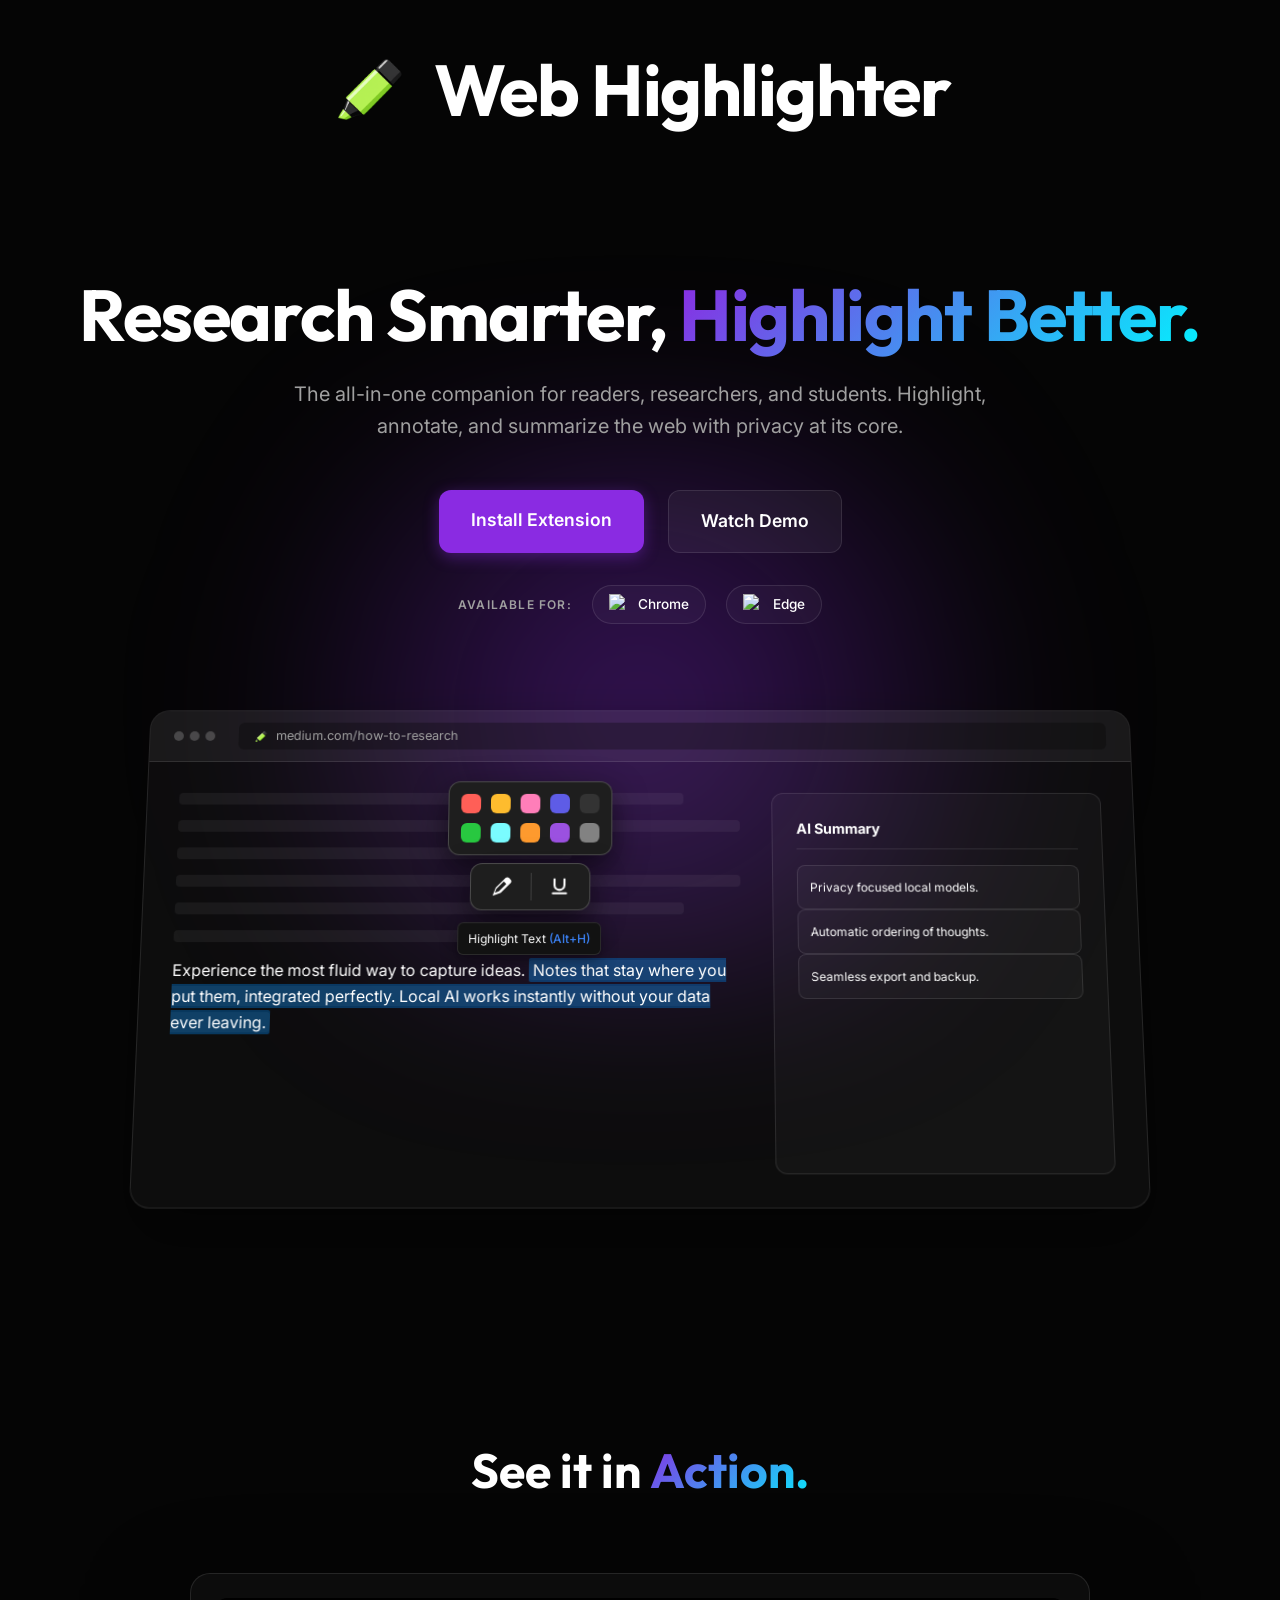
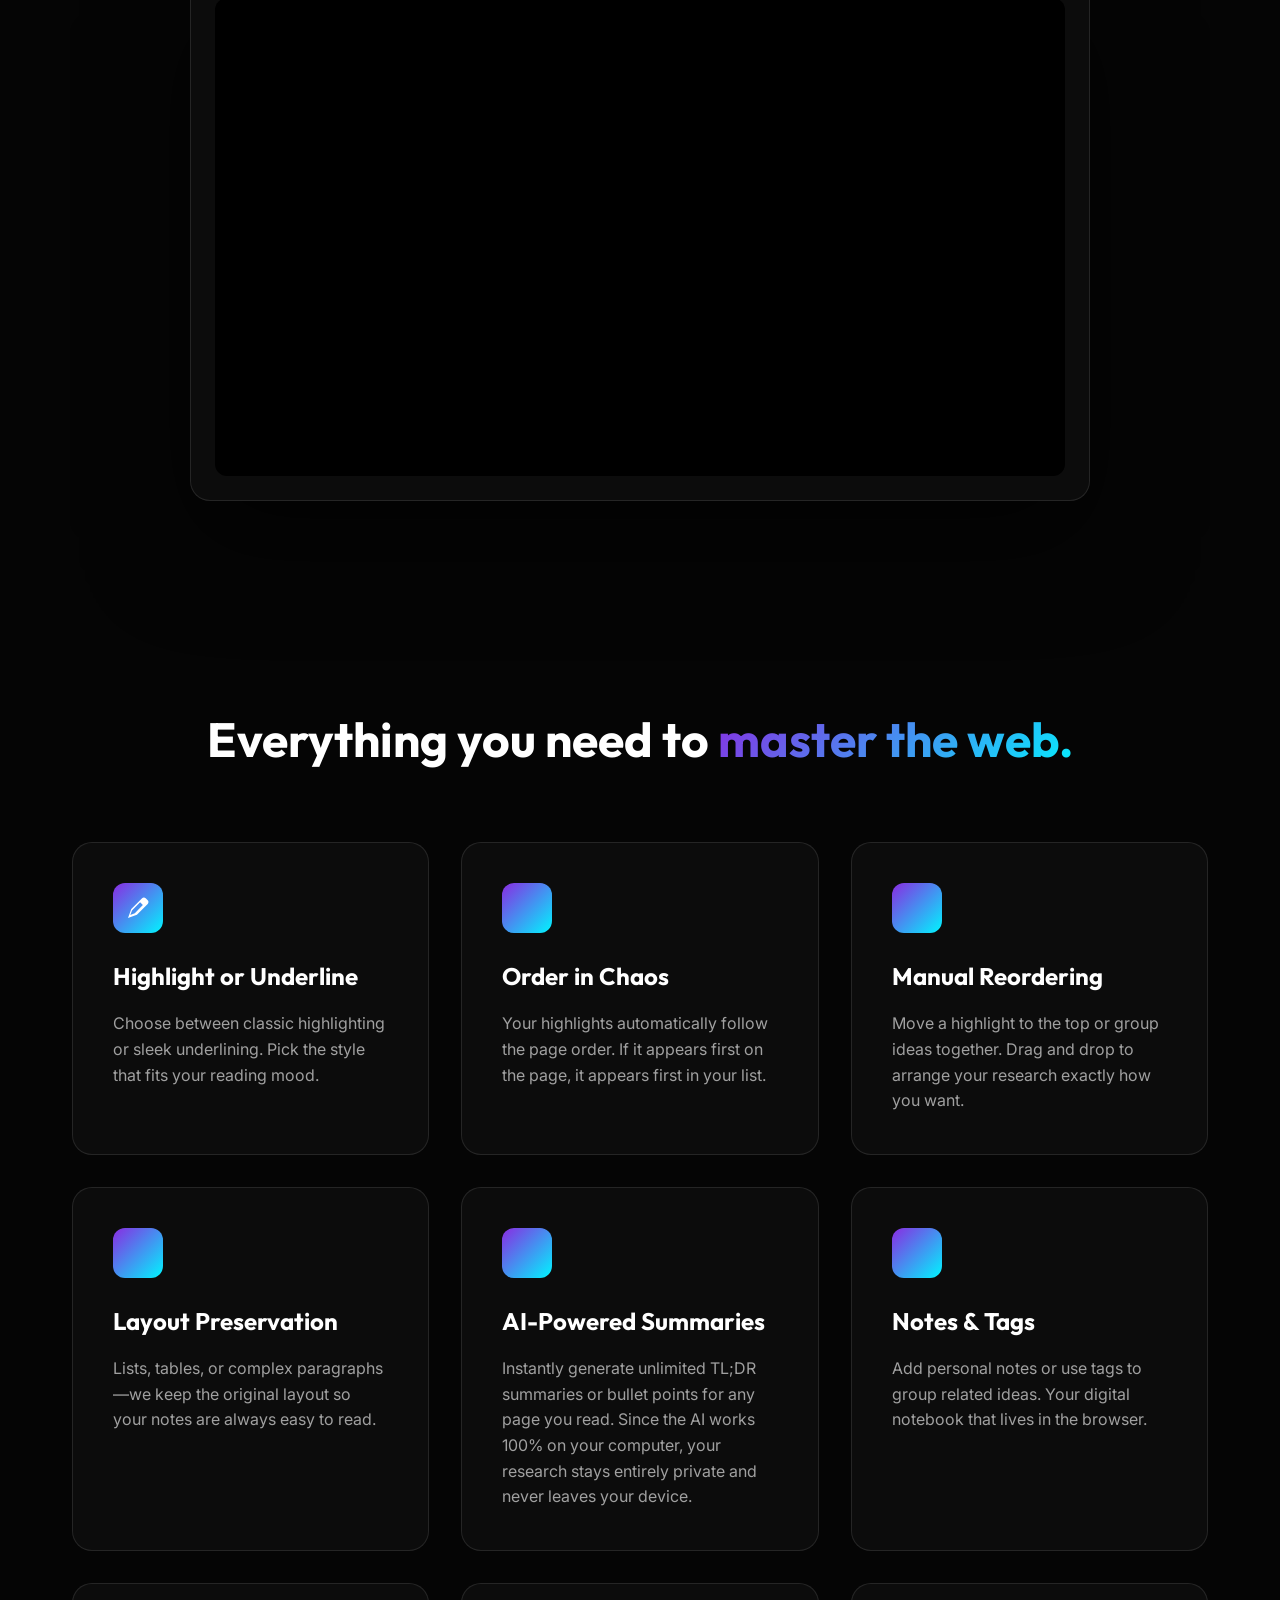
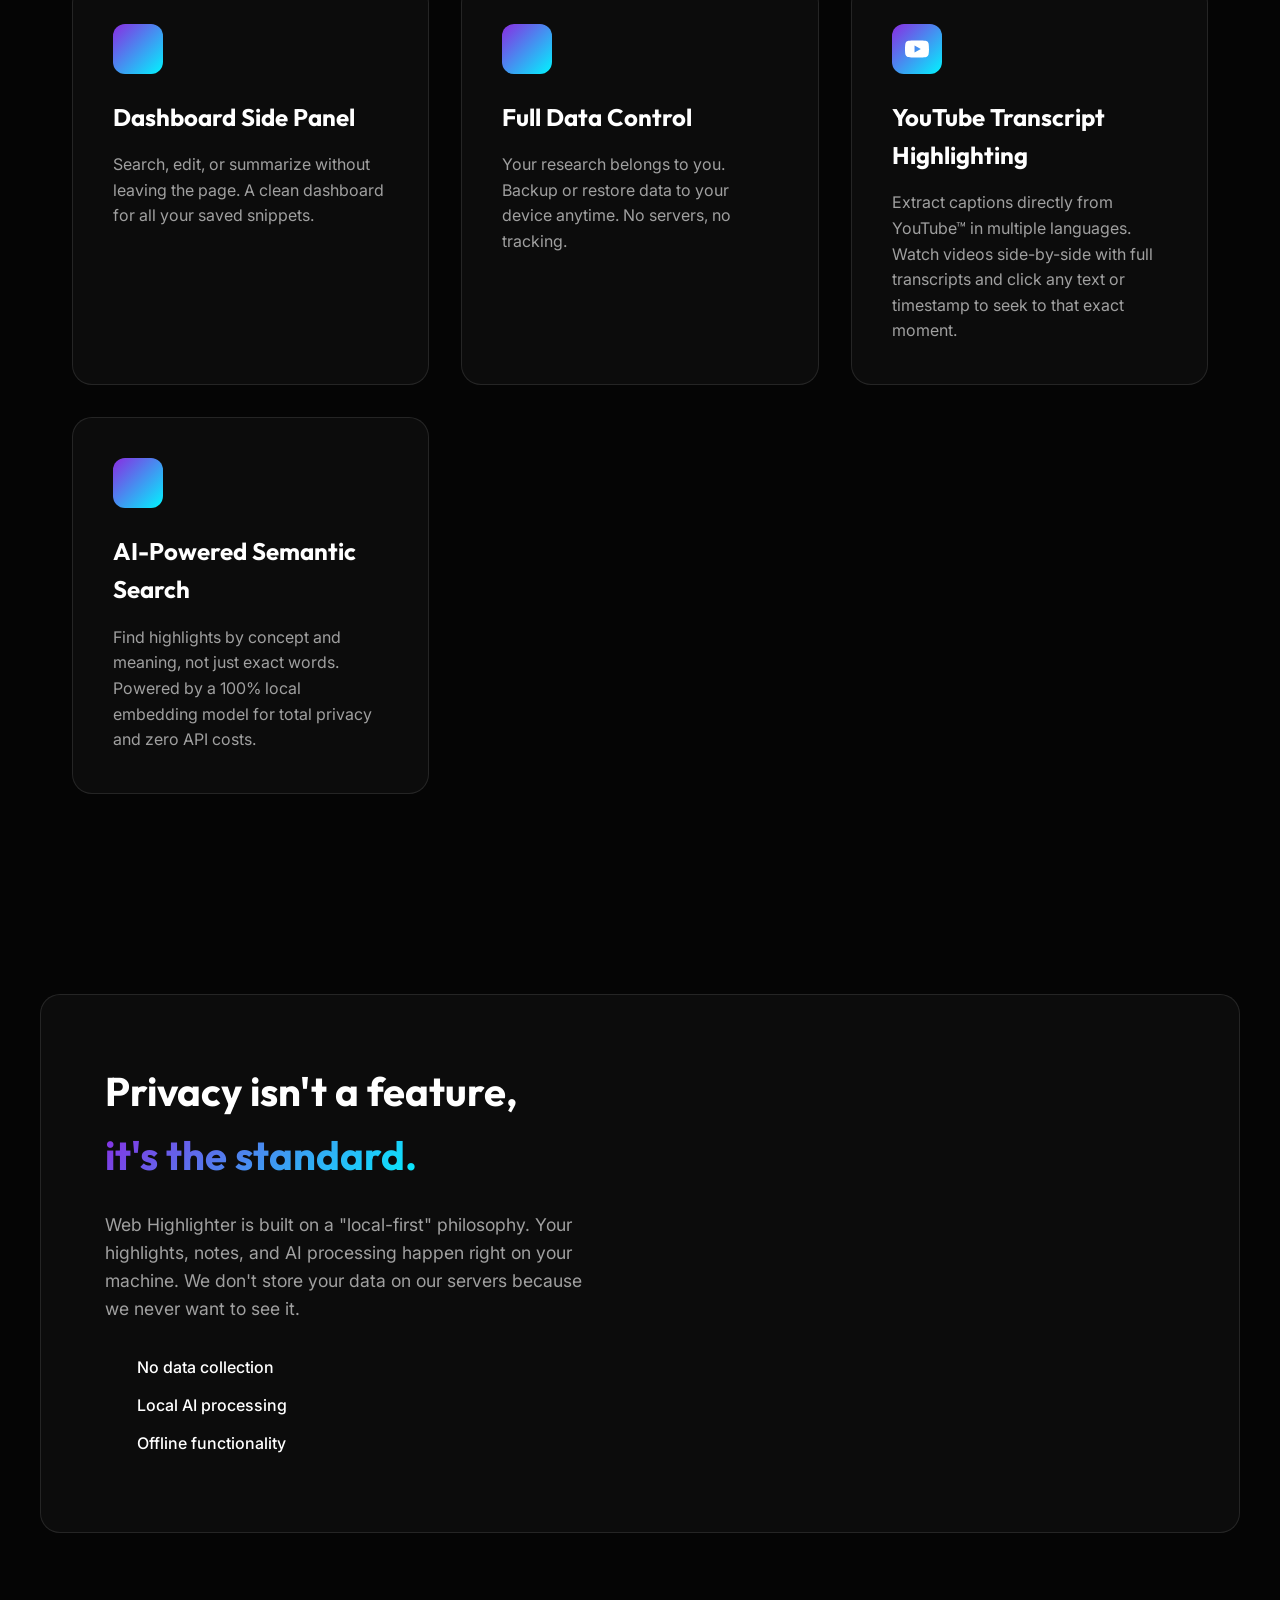
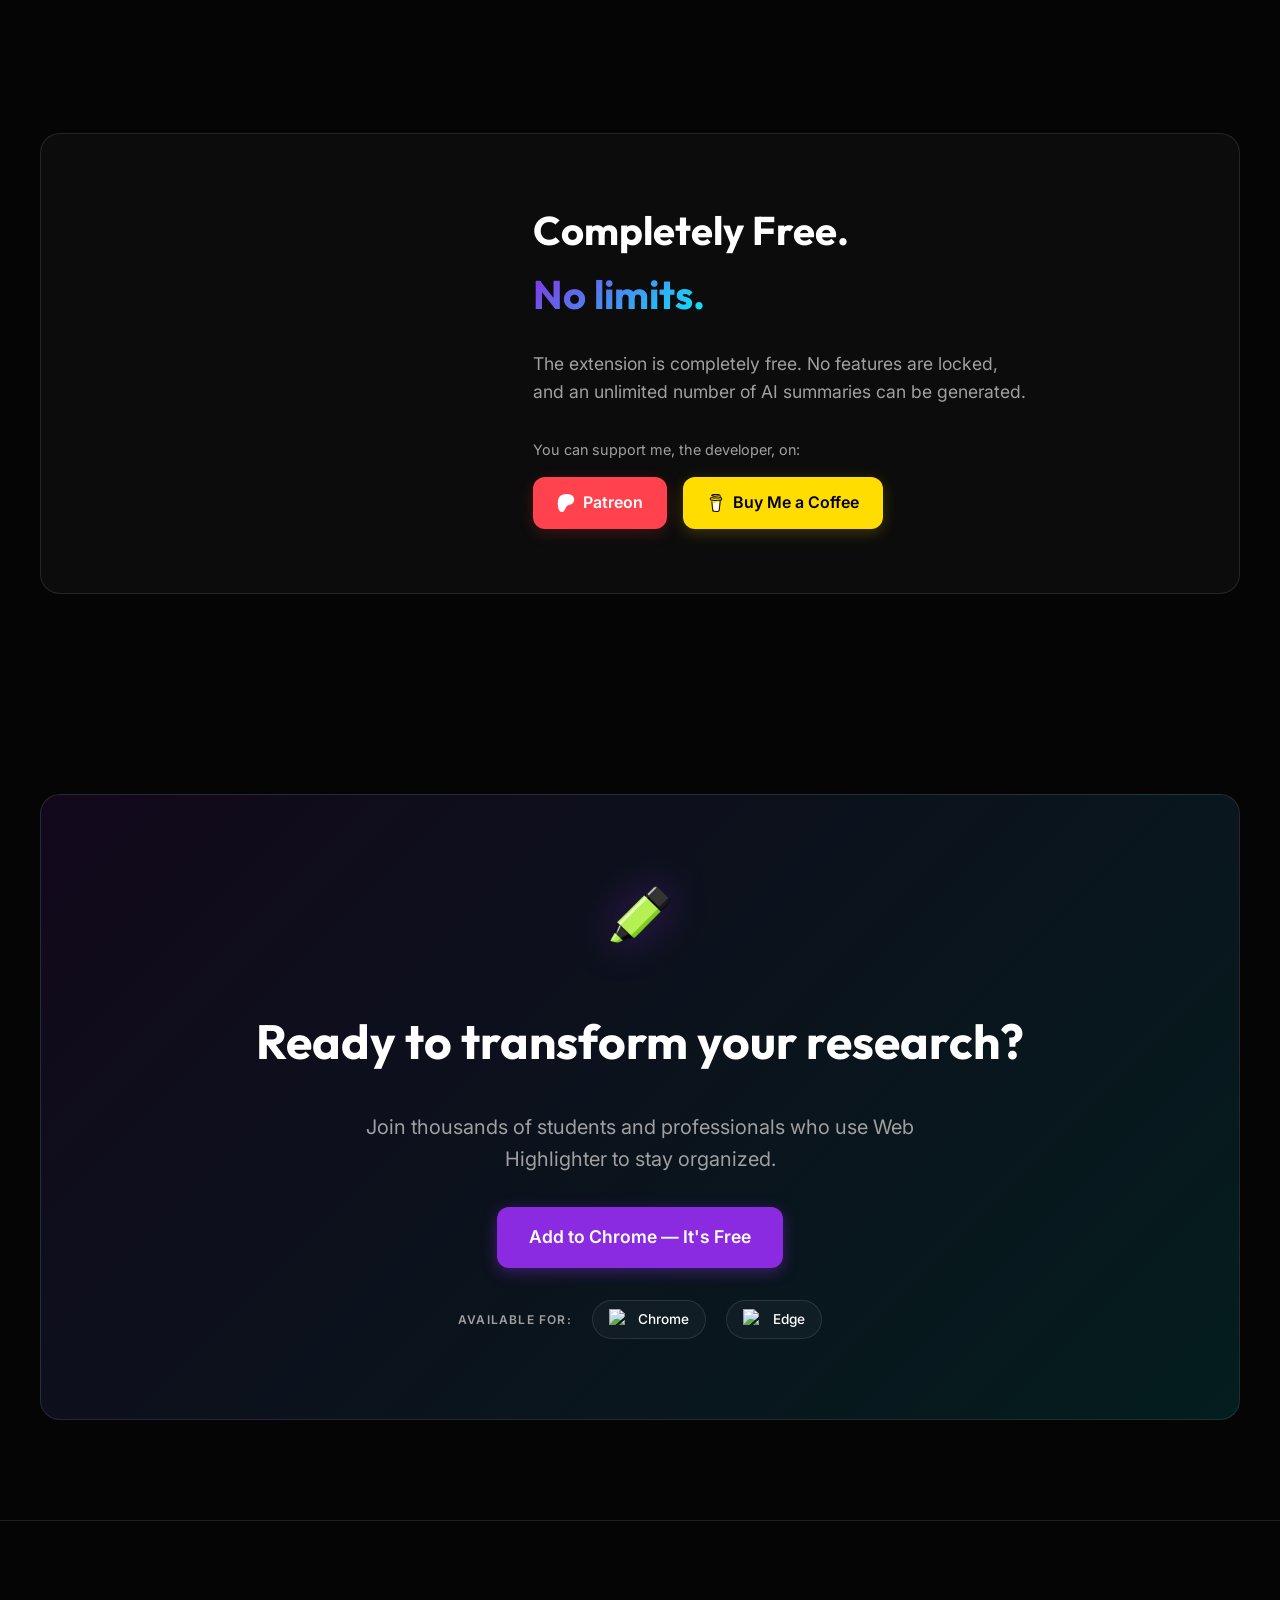
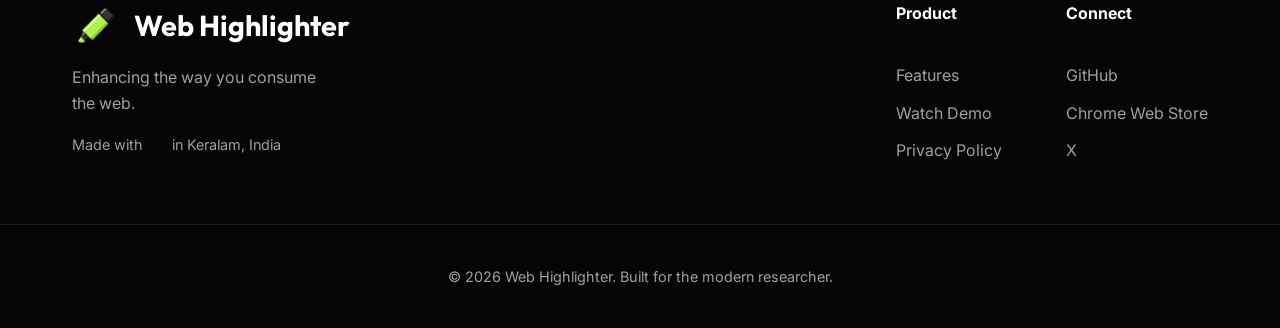
==== index.html @ 9bcc7d35 "This is a combination of 2 commits.  This is the 1st commit message: Add feature cards for semantic " ====
<!DOCTYPE html>
<html lang="en">

<head>
    <meta charset="UTF-8">
    <meta name="google-site-verification" content="omPupro0AuHuD84LSPptEHZShHfPacTtsz7pDKX7v3g" />
    <meta name="viewport" content="width=device-width, initial-scale=1.0">
    <title>Web Highlighter | Elevate Your Research</title>
    <meta name="description"
        content="The ultimate Chrome extension for highlighting web pages, taking notes, and AI-powered summaries. Private, powerful, and perfectly organized.">
    <link rel="preconnect" href="https://fonts.googleapis.com">
    <link rel="preconnect" href="https://fonts.gstatic.com" crossorigin>
    <link
        href="https://fonts.googleapis.com/css2?family=Inter:wght@400;500;600&family=Outfit:wght@600;700;800&display=swap"
        rel="stylesheet">
    <link rel="icon" type="image/png" href="assets/icon.png">
    <link rel="stylesheet" href="style.css">
    <!-- Lucide Icons -->
    <script src="https://unpkg.com/lucide@latest"></script>
</head>

<body>
    <div class="simple-logo-header container">
        <div class="logo">
            <img src="assets/icon.png" alt="Web Highlighter Logo" class="logo-icon">
            <span>Web Highlighter</span>
        </div>
    </div>

    <header class="hero">
        <div class="container hero-content">
            <h1 class="fade-in">Research Smarter, <span class="gradient-text">Highlight Better.</span></h1>
            <p class="hero-subtitle delay-1">The all-in-one companion for readers, researchers, and students. Highlight,
                annotate, and summarize the web with privacy at its core.</p>
            <div class="hero-btns delay-2">
                <a href="#" id="hero-install-btn" class="btn btn-primary btn-large">Install Extension</a>
                <a href="#demo" class="btn btn-secondary btn-large">Watch Demo</a>
            </div>
            <div class="available-platforms delay-2">
                <span class="available-text">Available for:</span>
                <div class="platform-badge">
                    <img src="https://upload.wikimedia.org/wikipedia/commons/e/e1/Google_Chrome_icon_%28February_2022%29.svg" alt="Chrome">
                    <span>Chrome</span>
                </div>
                <div class="platform-badge">
                    <img src="https://www.vectorlogo.zone/logos/microsoft_edge/microsoft_edge-icon.svg" alt="Edge">
                    <span>Edge</span>
                </div>
            </div>
            <div class="hero-demo-container delay-3">
                <div class="hero-mockup glass">
                    <div class="mockup-header">
                        <div class="dots"><span></span><span></span><span></span></div>
                        <div class="url-bar"><img src="assets/icon.png" alt=""
                                class="mockup-favicon">medium.com/how-to-research</div>
                    </div>
                    <div class="mockup-body">
                        <div class="content-skeleton">
                            <div class="line"></div>
                            <div class="line"></div>
                            <div class="line"></div>
                            <div class="line"></div>
                            <div class="line"></div>
                            <div class="line"></div>


                            Experience the most fluid way to capture ideas.

                            <div style="display:inline;" class="line">
                                <span class="mockup-selection">Notes that stay where you put them, integrated perfectly.
                                    Local AI works instantly without your data ever leaving.

                                    <!-- Floating Palette UI from Image -->
                                    <div class="mockup-palette-container">
                                        <div class="mockup-color-grid">
                                            <div class="grid-dot" style="background: var(--ext-red)"></div>
                                            <div class="grid-dot" style="background: var(--ext-yellow)"></div>
                                            <div class="grid-dot" style="background: var(--ext-pink)"></div>
                                            <div class="grid-dot" style="background: var(--ext-purple)"></div>
                                            <div class="grid-dot" style="background: #333333"></div>
                                            <div class="grid-dot" style="background: var(--ext-green)"></div>
                                            <div class="grid-dot" style="background: var(--ext-cyan)"></div>
                                            <div class="grid-dot" style="background: var(--ext-orange)"></div>
                                            <div class="grid-dot" style="background: var(--ext-violet)"></div>
                                            <div class="grid-dot" style="background: #828282"></div>
                                        </div>
                                        <div class="mockup-toolbar-main">
                                            <div class="tool-btn">
                                                <svg class="text-marker" viewBox="0 0 24 24">
                                                    <path
                                                        d="M21.7 4.3l-2-2c-1-1-2.6-1-3.6 0L5.3 13.1 2 22l8.9-3.3 10.8-10.8c1-1 1-2.6 0-3.6zM8.8 17.2l-4.5 1.7 1.7-4.5 8.1-8.1 2.8 2.8-8.1 8.1z" />
                                                </svg>
                                            </div>
                                            <div class="tool-divider"></div>
                                            <div class="tool-btn">
                                                <svg class="text-underline" viewBox="0 0 24 24">
                                                    <line x1="4" y1="20" x2="20" y2="20" stroke-width="2.5"
                                                        stroke-linecap="round" />
                                                    <path d="M6 3v7a6 6 0 0 0 12 0V3" stroke-width="2.5"
                                                        stroke-linecap="round" fill="none" />
                                                </svg>
                                            </div>

                                            <!-- Tooltip -->
                                            <div class="mockup-tooltip">
                                                Highlight Text <a href="#" class="tooltip-link">(Alt+H)</a>
                                            </div>
                                        </div>
                                    </div>
                                </span>
                            </div>
                            <!-- <div class="line">In this section, we will demonstrate how objects can be created from
                                classes.</div> -->
                        </div>

                        <div class="mockup-sidepanel glass">
                            <div class="sidepanel-header">AI Summary</div>
                            <div class="sidepanel-list">
                                <div class="sidepanel-item">Privacy focused local models.</div>
                                <div class="sidepanel-item">Automatic ordering of thoughts.</div>
                                <div class="sidepanel-item">Seamless export and backup.</div>
                            </div>
                        </div>
                    </div>
                </div>
            </div>
        </div>
        <div class="hero-glow"></div>
    </header>
    
    <section id="demo" class="video-demo">
        <div class="container">
            <h2 class="section-title">See it in <span class="gradient-text">Action.</span></h2>
            <div class="video-wrapper glass">
                <div class="video-container">
                    <iframe width="560" height="315" src="https://www.youtube.com/embed/gRy60wNliIM"
                        title="YouTube video player" frameborder="0"
                        allow="accelerometer; autoplay; clipboard-write; encrypted-media; gyroscope; picture-in-picture; web-share"
                        referrerpolicy="strict-origin-when-cross-origin" allowfullscreen></iframe>
                </div>
            </div>
        </div>
    </section>

    <section id="features" class="features">
        <div class="container">
            <h2 class="section-title">Everything you need to <span class="gradient-text">master the web.</span></h2>
            <div class="features-grid">
                <!-- 1. Highlight or Underline -->
                <div class="feature-card glass">
                    <div class="feature-content">
                        <div class="feature-icon"><svg class="text-marker" viewBox="0 0 24 24">
                                <path
                                    d="M21.7 4.3l-2-2c-1-1-2.6-1-3.6 0L5.3 13.1 2 22l8.9-3.3 10.8-10.8c1-1 1-2.6 0-3.6zM8.8 17.2l-4.5 1.7 1.7-4.5 8.1-8.1 2.8 2.8-8.1 8.1z" />
                            </svg></div>
                        <h3>Highlight or Underline</h3>
                        <p>Choose between classic highlighting or sleek underlining. Pick the style that fits your
                            reading
                            mood.</p>
                    </div>
                    <div class="feature-media">
                        <img src="assets/highlight-demo.gif" alt="Highlighting interface">
                    </div>
                </div>
                <!-- 2. Perfectly Ordered Research -->
                <div class="feature-card glass">
                    <div class="feature-content">
                        <div class="feature-icon"><i data-lucide="list-ordered"></i></div>
                        <h3>Order in Chaos</h3>
                        <p>Your highlights automatically follow the page order. If it appears first on the page, it
                            appears
                            first in your list.</p>
                    </div>
                    <div class="feature-media">
                        <img src="assets/order-demo.gif" alt="Ordered highlights">
                    </div>
                </div>
                <!-- 3. Custom Manual Reordering -->
                <div class="feature-card glass">
                    <div class="feature-content">
                        <div class="feature-icon"><i data-lucide="grab"></i></div>
                        <h3>Manual Reordering</h3>
                        <p>Move a highlight to the top or group ideas together. Drag and drop to arrange your research
                            exactly how you want.</p>
                    </div>
                    <div class="feature-media">
                        <img src="assets/reorder-demo.gif" alt="Manual reordering">
                    </div>
                </div>
                <!-- 4. Original Layout -->
                <div class="feature-card glass">
                    <div class="feature-content">
                        <div class="feature-icon"><i data-lucide="layout"></i></div>
                        <h3>Layout Preservation</h3>
                        <p>Lists, tables, or complex paragraphs—we keep the original layout so your notes are always
                            easy to
                            read.</p>
                    </div>
                    <div class="feature-media">
                        <img src="assets/layout-demo.gif" alt="Layout preservation">
                    </div>
                </div>
                <!-- 5. AI-Powered Summaries -->
                <div class="feature-card glass">
                    <div class="feature-content">
                        <div class="feature-icon"><i data-lucide="sparkles"></i></div>
                        <h3>AI-Powered Summaries</h3>
                        <p>Instantly generate unlimited TL;DR summaries or bullet points for any page you read. Since
                            the AI works 100% on your computer, your research stays entirely private and never leaves
                            your device.</p>
                    </div>
                    <div class="feature-media">
                        <img src="assets/ai-demo.gif" alt="AI summarization">
                    </div>
                </div>
                <!-- 6. Add Thoughts -->
                <div class="feature-card glass">
                    <div class="feature-content">
                        <div class="feature-icon"><i data-lucide="sticky-note"></i></div>
                        <h3>Notes & Tags</h3>
                        <p>Add personal notes or use tags to group related ideas. Your digital notebook that lives in
                            the
                            browser.</p>
                    </div>
                    <div class="feature-media">
                        <img src="assets/notes-demo.gif" alt="Notes and tags">
                    </div>
                </div>
                <!-- 7. Side Panel -->
                <div class="feature-card glass">
                    <div class="feature-content">
                        <div class="feature-icon"><i data-lucide="panels-right-bottom"></i></div>
                        <h3>Dashboard Side Panel</h3>
                        <p>Search, edit, or summarize without leaving the page. A clean dashboard for all your saved
                            snippets.</p>
                    </div>
                    <div class="feature-media">
                        <img src="assets/dashboard-demo.gif" alt="Side panel dashboard">
                    </div>
                </div>
                <!-- 8. Data Control -->
                <div class="feature-card glass">
                    <div class="feature-content">
                        <div class="feature-icon"><i data-lucide="shield-check"></i></div>
                        <h3>Full Data Control</h3>
                        <p>Your research belongs to you. Backup or restore data to your device anytime. No servers, no
                            tracking.</p>
                    </div>
                    <div class="feature-media">
                        <img src="assets/data-demo.gif" alt="Data backup and restore">
                    </div>
                </div>
                <!-- 9. YouTube Transcript Highlighting -->
                <div class="feature-card glass">
                    <div class="feature-content">
                        <div class="feature-icon"><svg viewBox="0 0 24 24" fill="currentColor">
                                <path
                                    d="M23.498 6.186a3.016 3.016 0 0 0-2.122-2.136C19.505 3.545 12 3.545 12 3.545s-7.505 0-9.377.505A3.017 3.017 0 0 0 .502 6.186C0 8.07 0 12 0 12s0 3.93.502 5.814a3.016 3.016 0 0 0 2.122 2.136c1.871.505 9.376.505 9.376.505s7.505 0 9.377-.505a3.015 3.015 0 0 0 2.122-2.136C24 15.93 24 12 24 12s0-3.93-.502-5.814zM9.545 15.568V8.432L15.818 12l-6.273 3.568z" />
                            </svg></div>
                        <h3>YouTube Transcript Highlighting</h3>
                        <p>Extract captions directly from YouTube™ in multiple languages. Watch videos side-by-side with full transcripts and click any text or timestamp to seek to that exact moment.</p>
                    </div>
                    <div class="feature-media">
                        <img src="assets/youtube-transcript-demo.gif" alt="YouTube Transcript Highlighting">
                    </div>
                </div>
                <!-- 10. AI-Powered Semantic Search -->
                <div class="feature-card glass">
                    <div class="feature-content">
                        <div class="feature-icon"><i data-lucide="brain-circuit"></i></div>
                        <h3>AI-Powered Semantic Search</h3>
                        <p>Find highlights by concept and meaning, not just exact words. Powered by a 100% local embedding model for total privacy and zero API costs.</p>
                    </div>
                    <div class="feature-media">
                        <img src="assets/semantic-search-demo.gif" alt="AI-Powered Semantic Search">
                    </div>
                </div>
            </div>
        </div>
    </section>

    <section id="privacy" class="privacy-callout">
        <div class="container glass callout-content">
            <div class="callout-text">
                <h2>Privacy isn't a feature, <br><span class="gradient-text">it's the standard.</span></h2>
                <p>Web Highlighter is built on a "local-first" philosophy. Your highlights, notes, and AI processing
                    happen right on your machine. We don't store your data on our servers because we never want to see
                    it.</p>
                <ul class="check-list">
                    <li><i data-lucide="check-circle-2"></i> No data collection</li>
                    <li><i data-lucide="check-circle-2"></i> Local AI processing</li>
                    <li><i data-lucide="check-circle-2"></i> Offline functionality</li>
                </ul>
            </div>
            <div class="callout-graphic">
                <i data-lucide="lock" class="floating-lock"></i>
            </div>
        </div>
    </section>

    <section id="free" class="free-callout">
        <div class="container glass callout-content callout-reverse">
            <div class="callout-graphic">
                <i data-lucide="gift" class="floating-gift"></i>
            </div>
            <div class="callout-text">
                <h2>Completely Free. <br><span class="gradient-text">No limits.</span></h2>
                <p>The extension is completely free. No features are locked, and an unlimited number of AI summaries can
                    be generated.</p>
                <div class="support-btns">
                    <p class="support-text">You can support me, the developer, on:</p>
                    <div class="btn-group">
                        <a href="https://www.patreon.com/c/vaishaknair/shop" target="_blank" class="btn btn-patreon"><svg viewBox="0 0 1080 1080"
                                style="width: 18px; height: 18px;" xmlns="http://www.w3.org/2000/svg">
                                <path fill="currentColor"
                                    d="M1033.05,324.45c-0.19-137.9-107.59-250.92-233.6-291.7c-156.48-50.64-362.86-43.3-512.28,27.2C106.07,145.41,49.18,332.61,47.06,519.31c-1.74,153.5,13.58,557.79,241.62,560.67c169.44,2.15,194.67-216.18,273.07-321.33c55.78-74.81,127.6-95.94,216.01-117.82C929.71,603.22,1033.27,483.3,1033.05,324.45z" />
                            </svg> Patreon</a>
                        <a href="https://buymeacoffee.com/vaishaknair" target="_blank" class="btn btn-bmc"><svg viewBox="0 0 884 1279"
                                style="width: 18px; height: 18px;" xmlns="http://www.w3.org/2000/svg">
                                <path d="M791.109 297.518L790.231 297.002L788.201 296.383C789.018 297.072 790.04 297.472 791.109 297.518V297.518Z" fill="#0D0C22"/>
                                <path d="M803.896 388.891L802.916 389.166L803.896 388.891Z" fill="#0D0C22"/>
                                <path d="M791.484 297.377C791.359 297.361 791.237 297.332 791.118 297.29C791.111 297.371 791.111 297.453 791.118 297.534C791.252 297.516 791.379 297.462 791.484 297.377V297.377Z" fill="#0D0C22"/>
                                <path d="M791.113 297.529H791.244V297.447L791.113 297.529Z" fill="#0D0C22"/>
                                <path d="M803.111 388.726L804.591 387.883L805.142 387.573L805.641 387.04C804.702 387.444 803.846 388.016 803.111 388.726V388.726Z" fill="#0D0C22"/>
                                <path d="M793.669 299.515L792.223 298.138L791.243 297.605C791.77 298.535 792.641 299.221 793.669 299.515V299.515Z" fill="#0D0C22"/>
                                <path d="M430.019 1186.18C428.864 1186.68 427.852 1187.46 427.076 1188.45L427.988 1187.87C428.608 1187.3 429.485 1186.63 430.019 1186.18Z" fill="#0D0C22"/>
                                <path d="M641.187 1144.63C641.187 1143.33 640.551 1143.57 640.705 1148.21C640.705 1147.84 640.86 1147.46 640.929 1147.1C641.015 1146.27 641.084 1145.46 641.187 1144.63Z" fill="#0D0C22"/>
                                <path d="M619.284 1186.18C618.129 1186.68 617.118 1187.46 616.342 1188.45L617.254 1187.87C617.873 1187.3 618.751 1186.63 619.284 1186.18Z" fill="#0D0C22"/>
                                <path d="M281.304 1196.06C280.427 1195.3 279.354 1194.8 278.207 1194.61C279.136 1195.06 280.065 1195.51 280.684 1195.85L281.304 1196.06Z" fill="#0D0C22"/>
                                <path d="M247.841 1164.01C247.704 1162.66 247.288 1161.35 246.619 1160.16C247.093 1161.39 247.489 1162.66 247.806 1163.94L247.841 1164.01Z" fill="#0D0C22"/>
                                <path d="M472.623 590.836C426.682 610.503 374.546 632.802 306.976 632.802C278.71 632.746 250.58 628.868 223.353 621.274L270.086 1101.08C271.74 1121.13 280.876 1139.83 295.679 1153.46C310.482 1167.09 329.87 1174.65 349.992 1174.65C349.992 1174.65 416.254 1178.09 438.365 1178.09C462.161 1178.09 533.516 1174.65 533.516 1174.65C553.636 1174.65 573.019 1167.08 587.819 1153.45C602.619 1139.82 611.752 1121.13 613.406 1101.08L663.459 570.876C641.091 563.237 618.516 558.161 593.068 558.161C549.054 558.144 513.591 573.303 472.623 590.836Z" fill="#FFFFFF"/>
                                <path d="M78.6885 386.132L79.4799 386.872L79.9962 387.182C79.5987 386.787 79.1603 386.435 78.6885 386.132V386.132Z" fill="#0D0C22"/>
                                <path d="M879.567 341.849L872.53 306.352C866.215 274.503 851.882 244.409 819.19 232.898C808.711 229.215 796.821 227.633 788.786 220.01C780.751 212.388 778.376 200.55 776.518 189.572C773.076 169.423 769.842 149.257 766.314 129.143C763.269 111.85 760.86 92.4243 752.928 76.56C742.604 55.2584 721.182 42.8009 699.88 34.559C688.965 30.4844 677.826 27.0375 666.517 24.2352C613.297 10.1947 557.342 5.03277 502.591 2.09047C436.875 -1.53577 370.983 -0.443234 305.422 5.35968C256.625 9.79894 205.229 15.1674 158.858 32.0469C141.91 38.224 124.445 45.6399 111.558 58.7341C95.7448 74.8221 90.5829 99.7026 102.128 119.765C110.336 134.012 124.239 144.078 138.985 150.737C158.192 159.317 178.251 165.846 198.829 170.215C256.126 182.879 315.471 187.851 374.007 189.968C438.887 192.586 503.87 190.464 568.44 183.618C584.408 181.863 600.347 179.758 616.257 177.304C634.995 174.43 647.022 149.928 641.499 132.859C634.891 112.453 617.134 104.538 597.055 107.618C594.095 108.082 591.153 108.512 588.193 108.942L586.06 109.252C579.257 110.113 572.455 110.915 565.653 111.661C551.601 113.175 537.515 114.414 523.394 115.378C491.768 117.58 460.057 118.595 428.363 118.647C397.219 118.647 366.058 117.769 334.983 115.722C320.805 114.793 306.661 113.611 292.552 112.177C286.134 111.506 279.733 110.801 273.333 110.009L267.241 109.235L265.917 109.046L259.602 108.134C246.697 106.189 233.792 103.953 221.025 101.251C219.737 100.965 218.584 100.249 217.758 99.2193C216.932 98.1901 216.482 96.9099 216.482 95.5903C216.482 94.2706 216.932 92.9904 217.758 91.9612C218.584 90.9319 219.737 90.2152 221.025 89.9293H221.266C232.33 87.5721 243.479 85.5589 254.663 83.8038C258.392 83.2188 262.131 82.6453 265.882 82.0832H265.985C272.988 81.6186 280.026 80.3625 286.994 79.5366C347.624 73.2302 408.614 71.0801 469.538 73.1014C499.115 73.9618 528.676 75.6996 558.116 78.6935C564.448 79.3474 570.746 80.0357 577.043 80.8099C579.452 81.1025 581.878 81.4465 584.305 81.7391L589.191 82.4445C603.438 84.5667 617.61 87.1419 631.708 90.1703C652.597 94.7128 679.422 96.1925 688.713 119.077C691.673 126.338 693.015 134.408 694.649 142.03L696.731 151.752C696.786 151.926 696.826 152.105 696.852 152.285C701.773 175.227 706.7 198.169 711.632 221.111C711.994 222.806 712.002 224.557 711.657 226.255C711.312 227.954 710.621 229.562 709.626 230.982C708.632 232.401 707.355 233.6 705.877 234.504C704.398 235.408 702.75 235.997 701.033 236.236H700.895L697.884 236.649L694.908 237.044C685.478 238.272 676.038 239.419 666.586 240.486C647.968 242.608 629.322 244.443 610.648 245.992C573.539 249.077 536.356 251.102 499.098 252.066C480.114 252.57 461.135 252.806 442.162 252.771C366.643 252.712 291.189 248.322 216.173 239.625C208.051 238.662 199.93 237.629 191.808 236.58C198.106 237.389 187.231 235.96 185.029 235.651C179.867 234.928 174.705 234.177 169.543 233.397C152.216 230.798 134.993 227.598 117.7 224.793C96.7944 221.352 76.8005 223.073 57.8906 233.397C42.3685 241.891 29.8055 254.916 21.8776 270.735C13.7217 287.597 11.2956 305.956 7.64786 324.075C4.00009 342.193 -1.67805 361.688 0.472751 380.288C5.10128 420.431 33.165 453.054 73.5313 460.35C111.506 467.232 149.687 472.807 187.971 477.556C338.361 495.975 490.294 498.178 641.155 484.129C653.44 482.982 665.708 481.732 677.959 480.378C681.786 479.958 685.658 480.398 689.292 481.668C692.926 482.938 696.23 485.005 698.962 487.717C701.694 490.429 703.784 493.718 705.08 497.342C706.377 500.967 706.846 504.836 706.453 508.665L702.633 545.797C694.936 620.828 687.239 695.854 679.542 770.874C671.513 849.657 663.431 928.434 655.298 1007.2C653.004 1029.39 650.71 1051.57 648.416 1073.74C646.213 1095.58 645.904 1118.1 641.757 1139.68C635.218 1173.61 612.248 1194.45 578.73 1202.07C548.022 1209.06 516.652 1212.73 485.161 1213.01C450.249 1213.2 415.355 1211.65 380.443 1211.84C343.173 1212.05 297.525 1208.61 268.756 1180.87C243.479 1156.51 239.986 1118.36 236.545 1085.37C231.957 1041.7 227.409 998.039 222.9 954.381L197.607 711.615L181.244 554.538C180.968 551.94 180.693 549.376 180.435 546.76C178.473 528.023 165.207 509.681 144.301 510.627C126.407 511.418 106.069 526.629 108.168 546.76L120.298 663.214L145.385 904.104C152.532 972.528 159.661 1040.96 166.773 1109.41C168.15 1122.52 169.44 1135.67 170.885 1148.78C178.749 1220.43 233.465 1259.04 301.224 1269.91C340.799 1276.28 381.337 1277.59 421.497 1278.24C472.979 1279.07 524.977 1281.05 575.615 1271.72C650.653 1257.95 706.952 1207.85 714.987 1130.13C717.282 1107.69 719.576 1085.25 721.87 1062.8C729.498 988.559 737.115 914.313 744.72 840.061L769.601 597.451L781.009 486.263C781.577 480.749 783.905 475.565 787.649 471.478C791.392 467.391 796.352 464.617 801.794 463.567C823.25 459.386 843.761 452.245 859.023 435.916C883.318 409.918 888.153 376.021 879.567 341.849ZM72.4301 365.835C72.757 365.68 72.1548 368.484 71.8967 369.792C71.8451 367.813 71.9483 366.058 72.4301 365.835ZM74.5121 381.94C74.6842 381.819 75.2003 382.508 75.7337 383.334C74.925 382.576 74.4089 382.009 74.4949 381.94H74.5121ZM76.5597 384.641C77.2996 385.897 77.6953 386.689 76.5597 384.641V384.641ZM80.672 387.979H80.7752C80.7752 388.1 80.9645 388.22 81.0333 388.341C80.9192 388.208 80.7925 388.087 80.6548 387.979H80.672ZM800.796 382.989C793.088 390.319 781.473 393.726 769.996 395.43C641.292 414.529 510.713 424.199 380.597 419.932C287.476 416.749 195.336 406.407 103.144 393.382C94.1102 392.109 84.3197 390.457 78.1082 383.798C66.4078 371.237 72.1548 345.944 75.2003 330.768C77.9878 316.865 83.3218 298.334 99.8572 296.355C125.667 293.327 155.64 304.218 181.175 308.09C211.917 312.781 242.774 316.538 273.745 319.36C405.925 331.405 540.325 329.529 671.92 311.91C695.905 308.686 719.805 304.941 743.619 300.674C764.835 296.871 788.356 289.731 801.175 311.703C809.967 326.673 811.137 346.701 809.778 363.615C809.359 370.984 806.139 377.915 800.779 382.989H800.796Z" fill="#0D0C22"/>
                                </svg> Buy Me a Coffee</a>
                    </div>
                </div>
            </div>
        </div>
    </section>


    <section class="cta-section">
        <div class="container glass cta-content">
            <div class="cta-icon-wrapper"><img src="assets/icon.png" alt="Icon"></div>
            <h2>Ready to transform your research?</h2>
            <p>Join thousands of students and professionals who use Web Highlighter to stay organized.</p>
            <div class="cta-btns">
                <a href="#" id="cta-install-btn" class="btn btn-primary btn-large">Install Extension — It's Free</a>
            </div>
            <div class="available-platforms">
                <span class="available-text">Available for:</span>
                <div class="platform-badge">
                    <img src="https://upload.wikimedia.org/wikipedia/commons/e/e1/Google_Chrome_icon_%28February_2022%29.svg" alt="Chrome">
                    <span>Chrome</span>
                </div>
                <div class="platform-badge">
                    <img src="https://www.vectorlogo.zone/logos/microsoft_edge/microsoft_edge-icon.svg" alt="Edge">
                    <span>Edge</span>
                </div>
            </div>
        </div>
    </section>

    <footer></footer>

   
  
    <!-- Feature Modal -->
    <div id="featureModal" class="modal-overlay">
        <div class="modal-container glass">
            <button class="modal-close"><i data-lucide="x"></i></button>
            <div class="modal-content">
                <div class="modal-media">
                    <img id="modalImg" src="" alt="Feature Demo">
                </div>
                <div class="modal-text">
                    <h2 id="modalTitle"></h2>
                    <div id="modalDesc"></div>
                </div>
            </div>
        </div>
    </div>

    <script src="main.js"></script>
    <script src="shared.js"></script>
</body>

</html>
---- style.css ----
:root {
    --bg-color: #050505;
    --card-bg: rgba(255, 255, 255, 0.03);
    --border-color: rgba(255, 255, 255, 0.1);
    --primary: #8a2be2;
    --primary-glow: rgba(138, 43, 226, 0.4);
    --secondary: #00f5ff;
    --text-main: #ffffff;
    --text-muted: #a0a0a0;
    --gradient: linear-gradient(135deg, var(--primary), var(--secondary));
    --glass-blur: 12px;

    /* Extension Specific Colors */
    --ext-toolbar-bg: rgba(26, 26, 26, 0.95);
    --ext-red: #ff5f57;
    --ext-yellow: #febc2e;
    --ext-pink: #ff7eb9;
    --ext-purple: #5e5ce6;
    --ext-green: #28c840;
    --ext-cyan: #7afcff;
    --ext-orange: #fe9a2e;
    --ext-violet: #9b51e0;
    --fluorescent-green: #ccff00;
}

* {
    margin: 0;
    padding: 0;
    box-sizing: border-box;
}

html {
    scroll-behavior: smooth;
}

body {
    background-color: var(--bg-color);
    color: var(--text-main);
    font-family: 'Inter', sans-serif;
    line-height: 1.6;
    overflow-x: hidden;
}

h1,
h2,
h3 {
    font-family: 'Outfit', sans-serif;
    font-weight: 700;
}

.container {
    max-width: 1200px;
    margin: 0 auto;
    padding: 0 2rem;
}

.glass {
    background: var(--card-bg);
    backdrop-filter: var(--glass-blur);
    -webkit-backdrop-filter: var(--glass-blur);
    border: 1px solid var(--border-color);
    border-radius: 20px;
}

.gradient-text {
    background: var(--gradient);
    -webkit-background-clip: text;
    background-clip: text;
    -webkit-text-fill-color: transparent;
    display: inline-block;
    padding-bottom: 0.15em;
    margin-bottom: -0.15em;
}

.btn {
    padding: 0.8rem 1.5rem;
    border-radius: 12px;
    font-weight: 600;
    text-decoration: none;
    transition: all 0.3s ease;
    display: inline-block;
    cursor: pointer;
}

.btn-primary {
    background: var(--primary);
    color: white;
    box-shadow: 0 4px 15px var(--primary-glow);
}

.btn-primary:hover {
    transform: translateY(-2px);
    box-shadow: 0 6px 20px var(--primary-glow);
}

.btn-secondary {
    background: rgba(255, 255, 255, 0.05);
    color: white;
    border: 1px solid var(--border-color);
}

.btn-secondary:hover {
    background: rgba(255, 255, 255, 0.1);
    transform: translateY(-2px);
}

.btn-outline {
    border: 1px solid var(--border-color);
    color: var(--text-main);
}

.btn-outline:hover {
    background: rgba(255, 255, 255, 0.05);
}

.btn-large {
    padding: 1rem 2rem;
    font-size: 1.1rem;
}

/* Header */
.simple-logo-header {
    padding: 2rem 2rem;
    display: flex;
    justify-content: center;
    align-items: center;
}

.logo {
    display: flex;
    align-items: center;
    gap: 0.75rem;
    font-size: 1.5rem;
    font-weight: 700;
    font-family: 'Outfit', sans-serif;
}

.logo-icon {
    width: 36px;
    height: 36px;
    border-radius: 8px;
    object-fit: contain;
    padding: 8px;
}

.simple-logo-header .logo {
    font-size: 4.5rem;
    gap: 1.5rem;
    letter-spacing: -0.02em;
}

.simple-logo-header .logo-icon {
    width: 80px;
    height: 80px;
}

/* Hero Section */
.hero {
    padding-top: 6rem;
    padding-bottom: 8rem;
    position: relative;
    text-align: center;
}

/* Explicit Footer Logo Styling */
.footer-brand .logo {
    font-size: 1.8rem !important;
    gap: 0.85rem !important;
}

.footer-brand .logo-icon {
    width: 48px !important;
    height: 48px !important;
    padding: 6px !important;
}

.hero-content {
    display: flex;
    flex-direction: column;
    align-items: center;
    z-index: 2;
    position: relative;
}

.hero h1 {
    font-size: 4.5rem;
    line-height: 1.1;
    margin-bottom: 1.5rem;
    letter-spacing: -0.02em;
}

.hero-subtitle {
    font-size: 1.25rem;
    color: var(--text-muted);
    max-width: 700px;
    margin-bottom: 3rem;
}

.hero-btns {
    display: flex;
    gap: 1.5rem;
    margin-bottom: 2rem; /* Reduced from 5rem to accommodate browsers list */
}

/* Available Platforms List */
.available-platforms {
    display: flex;
    align-items: center;
    gap: 1.25rem;
}

.hero-content .available-platforms {
    margin-bottom: 5rem;
}

.platform-badge {
    display: flex;
    align-items: center;
    gap: 0.6rem;
    padding: 0.5rem 1rem;
    background: rgba(255, 255, 255, 0.03);
    border: 1px solid var(--border-color);
    border-radius: 50px;
    font-size: 0.85rem;
    font-weight: 500;
    color: var(--text-main);
    transition: all 0.3s ease;
}

.platform-badge:hover {
    background: rgba(255, 255, 255, 0.08);
    transform: translateY(-2px);
    border-color: rgba(255, 255, 255, 0.2);
}

.platform-badge img {
    width: 20px;
    height: 20px;
}

.available-text {
    font-size: 0.75rem;
    color: var(--text-muted);
    text-transform: uppercase;
    letter-spacing: 0.1em;
    font-weight: 600;
}

.hero-glow {
    position: absolute;
    top: 20%;
    left: 50%;
    transform: translateX(-50%);
    width: 1000px;
    height: 600px;
    background: radial-gradient(circle, var(--primary-glow) 0%, transparent 70%);
    z-index: 1;
    filter: blur(80px);
    pointer-events: none;
}

/* Mockup */
.hero-demo-container {
    width: 100%;
    max-width: 1000px;
    perspective: 1000px;
}

.hero-mockup {
    width: 100%;
    height: 500px;
    overflow: hidden;
    transform: rotateX(5deg);
    box-shadow: 0 30px 60px rgba(0, 0, 0, 0.5);
    display: flex;
    flex-direction: column;
    position: relative;
}

.mockup-header {
    background: rgba(255, 255, 255, 0.05);
    padding: 0.75rem 1.5rem;
    display: flex;
    align-items: center;
    gap: 1.5rem;
    border-bottom: 1px solid var(--border-color);
}

.dots {
    display: flex;
    gap: 6px;
}

.dots span {
    width: 10px;
    height: 10px;
    border-radius: 50%;
    background: rgba(255, 255, 255, 0.2);
}

.url-bar {
    background: rgba(0, 0, 0, 0.3);
    border-radius: 6px;
    padding: 0.25rem 1rem;
    font-size: 0.8rem;
    color: var(--text-muted);
    flex-grow: 1;
    text-align: left;
    display: flex;
    align-items: center;
}

.mockup-favicon {
    width: 14px;
    height: 14px;
    margin-right: 8px;
    border-radius: 2px;
    object-fit: contain;
    padding: 1px;
}

.mockup-body {
    display: flex;
    flex-grow: 1;
    padding: 2rem;
    gap: 2rem;
    text-align: left;
    position: relative;
}

.content-skeleton {
    flex: 2;
}

.line {
    height: 12px;
    background: rgba(255, 255, 255, 0.05);
    margin-bottom: 1rem;
    border-radius: 4px;
    position: relative;
    width: 100%;
}

.line:nth-child(odd) {
    width: 90%;
}

.line:nth-child(3n) {
    width: 70%;
}

.underline-purple {
    background: transparent !important;
    border-bottom: 2px solid var(--ext-violet);
    color: white;
    height: auto;
    padding-bottom: 2px;
    font-size: 0.9rem;
}

.highlight-red {
    background: rgba(255, 95, 87, 0.3) !important;
    border-left: 3px solid var(--ext-red);
    height: auto;
    padding: 4px 8px;
    font-size: 0.9rem;
}

.highlight-yellow {
    background: rgba(254, 188, 46, 0.3) !important;
    border-left: 3px solid var(--ext-yellow);
    height: auto;
    padding: 4px 8px;
    font-size: 0.9rem;
}

.highlight-green {
    background: rgba(40, 200, 64, 0.3) !important;
    border-left: 3px solid var(--ext-green);
    height: auto;
    padding: 4px 8px;
    font-size: 0.9rem;
}

/* Real Extension UI Mockup from Image */
.mockup-selection {
    background: rgba(0, 120, 215, 0.4);
    position: relative;
    border-radius: 2px;
    padding: 2px 4px;
    color: white;
}

.mockup-palette-container {
    position: absolute;
    top: -180px;
    /* Adjusted to float nicely above selection */
    left: 60%;
    transform: translateX(-50%);
    display: flex;
    flex-direction: column;
    align-items: center;
    gap: 8px;
    z-index: 100;
}

.mockup-color-grid {
    background: #1e1e1e;
    border: 1px solid rgba(255, 255, 255, 0.2);
    border-radius: 12px;
    padding: 12px;
    display: grid;
    grid-template-columns: repeat(5, 1fr);
    gap: 10px;
    box-shadow: 0 12px 32px rgba(0, 0, 0, 0.6);
}

.grid-dot {
    width: 20px;
    height: 20px;
    border-radius: 6px;
    cursor: pointer;
    transition: transform 0.2s;
}

.grid-dot:hover {
    transform: scale(1.1);
}

.mockup-toolbar-main {
    background: #1e1e1e;
    border: 1px solid rgba(255, 255, 255, 0.2);
    border-radius: 12px;
    display: flex;
    align-items: center;
    padding: 2px;
    box-shadow: 0 12px 32px rgba(0, 0, 0, 0.6);
}

.tool-btn {
    padding: 10px 18px;
    display: flex;
    align-items: center;
    justify-content: center;
    color: white;
    font-size: 1.3rem;
    cursor: pointer;
}

.text-marker {
    width: 22px;
    height: 22px;
    fill: currentColor;
}

.text-underline {
    width: 20px;
    height: 20px;
    stroke: currentColor;
}

.tool-divider {
    width: 1px;
    height: 28px;
    background: rgba(255, 255, 255, 0.15);
}

.mockup-tooltip {
    background: #121212;
    border: 1px solid rgba(255, 255, 255, 0.1);
    color: #fff;
    font-size: 0.75rem;
    padding: 6px 10px;
    border-radius: 6px;
    position: absolute;
    bottom: -45px;
    left: 50%;
    transform: translateX(-50%);
    white-space: nowrap;
    box-shadow: 0 6px 16px rgba(0, 0, 0, 0.4);
}

.tooltip-link {
    color: #3b82f6;
    text-decoration: none;
    font-weight: 500;
}

.tooltip-link:hover {
    text-decoration: underline;
}

.mockup-sidepanel {
    flex: 1;
    border-radius: 12px;
    padding: 1.5rem;
    display: flex;
    flex-direction: column;
    gap: 1rem;
    height: 100%;
}

.sidepanel-header {
    font-weight: 700;
    font-size: 0.9rem;
    border-bottom: 1px solid var(--border-color);
    padding-bottom: 0.5rem;
}

.sidepanel-item {
    background: rgba(255, 255, 255, 0.03);
    padding: 0.75rem;
    border-radius: 8px;
    font-size: 0.75rem;
    border: 1px solid var(--border-color);
}

/* Features Section */
.features {
    padding: 100px 0;
}

.section-title {
    font-size: 3rem;
    text-align: center;
    margin-bottom: 4rem;
}

.features-grid {
    display: grid;
    grid-template-columns: repeat(auto-fit, minmax(280px, 1fr));
    gap: 2rem;
}

.feature-card {
    padding: 2.5rem;
    position: relative;
    overflow: hidden;
    transition: all 0.4s cubic-bezier(0.175, 0.885, 0.32, 1.275);
    cursor: pointer;
}

.feature-card::after {
    content: 'Click to Enlarge';
    position: absolute;
    bottom: 1.5rem;
    left: 50%;
    transform: translateX(-50%) translateY(20px);
    background: var(--primary);
    color: white;
    padding: 0.4rem 1rem;
    border-radius: 20px;
    font-size: 0.75rem;
    font-weight: 600;
    opacity: 0;
    transition: all 0.3s ease;
    z-index: 20;
}

.feature-card:hover::after {
    opacity: 1;
    transform: translateX(-50%) translateY(0);
}

.feature-card:hover .feature-content {
    opacity: 0.2;
    filter: blur(4px);
}

.feature-media {
    position: absolute;
    top: 0;
    left: 0;
    width: 100%;
    height: 100%;
    opacity: 0;
    display: flex;
    align-items: center;
    justify-content: center;
    transition: all 0.5s ease;
    padding: 1rem;
    pointer-events: none;
    background: rgba(0, 0, 0, 0.4);
}

.feature-card:hover .feature-media {
    opacity: 1;
    pointer-events: auto;
}

.feature-media img {
    width: 100%;
    height: 100%;
    object-fit: contain;
    border-radius: 12px;
    box-shadow: 0 10px 30px rgba(0, 0, 0, 0.5);
    transform: scale(0.9);
    transition: transform 0.6s cubic-bezier(0.175, 0.885, 0.32, 1.275);
}

.feature-card:hover .feature-media img {
    transform: scale(1);
}

.feature-content {
    transition: all 0.5s ease;
}

.feature-icon {
    width: 50px;
    height: 50px;
    background: var(--gradient);
    border-radius: 12px;
    display: flex;
    align-items: center;
    justify-content: center;
    margin-bottom: 1.5rem;
    color: white;
}

.feature-icon svg {
    width: 24px;
    height: 24px;
}

.feature-card h3 {
    font-size: 1.5rem;
    margin-bottom: 1rem;
}

.feature-card p {
    color: var(--text-muted);
    font-size: 1rem;
}

.feature-sublist {
    list-style: none;
    margin-top: 0.75rem;
    padding: 0;
    display: flex;
    flex-direction: column;
    gap: 0.65rem;
}

.feature-sublist li {
    font-size: 0.88rem;
    color: var(--text-muted);
    line-height: 1.45;
    position: relative;
    padding-left: 1.2rem;
    text-align: left;
}

.feature-sublist li::before {
    content: '';
    position: absolute;
    left: 0;
    top: 0.45em;
    width: 6px;
    height: 6px;
    border-radius: 50%;
    background: var(--secondary);
    box-shadow: 0 0 8px var(--secondary);
}

.feature-sublist li strong {
    color: var(--text-main);
    font-weight: 600;
}

/* Privacy Section */
.privacy-callout {
    padding: 100px 0;
}

.callout-content {
    display: grid;
    grid-template-columns: 1.5fr 1fr;
    padding: 4rem;
    align-items: center;
    overflow: hidden;
    position: relative;
}

.callout-text h2 {
    font-size: 2.5rem;
    margin-bottom: 1.5rem;
}

.callout-text p {
    color: var(--text-muted);
    font-size: 1.1rem;
    margin-bottom: 2rem;
    max-width: 500px;
}

.check-list {
    list-style: none;
}

.check-list li {
    display: flex;
    align-items: center;
    gap: 0.75rem;
    margin-bottom: 0.75rem;
    color: var(--text-main);
    font-weight: 500;
}

.check-list i {
    color: var(--secondary);
    width: 20px;
}

.callout-graphic {
    display: flex;
    justify-content: center;
    position: relative;
}

.floating-lock {
    width: 150px;
    height: 150px;
    color: var(--primary);
    filter: drop-shadow(0 0 30px var(--primary-glow));
    animation: float 6s ease-in-out infinite;
}

@keyframes float {

    0%,
    100% {
        transform: translateY(0);
    }

    50% {
        transform: translateY(-20px);
    }
}

/* Free/Support Section */
.free-callout {
    padding: 100px 0;
}

.callout-reverse {
    grid-template-columns: 1fr 1.5fr;
}

.floating-gift {
    width: 150px;
    height: 150px;
    color: var(--secondary);
    filter: drop-shadow(0 0 30px rgba(0, 245, 255, 0.4));
    animation: float 6s ease-in-out infinite;
    animation-delay: -3s; /* Offset from lock animation */
}

.support-btns {
    margin-top: 2rem;
}

.support-text {
    font-size: 0.9rem !important;
    margin-bottom: 1rem !important;
    color: var(--text-muted);
}

.btn-group {
    display: flex;
    gap: 1rem;
    flex-wrap: wrap;
}

.btn-patreon {
    background: #FF424D;
    color: white;
    display: flex;
    align-items: center;
    gap: 0.5rem;
    box-shadow: 0 4px 15px rgba(255, 66, 77, 0.2);
}

.btn-patreon:hover {
    background: #e63c45;
    transform: translateY(-2px);
    box-shadow: 0 6px 20px rgba(255, 66, 77, 0.4);
}

.btn-bmc {
    background: #FFDD00;
    color: #000;
    display: flex;
    align-items: center;
    gap: 0.5rem;
    box-shadow: 0 4px 15px rgba(255, 221, 0, 0.2);
}

.btn-bmc:hover {
    background: #e6c700;
    transform: translateY(-2px);
    box-shadow: 0 6px 20px rgba(255, 221, 0, 0.4);
}

/* CTA Section */
.cta-section {
    padding: 100px 0;
    text-align: center;
}

.cta-content {
    padding: 5rem 2rem;
    display: flex;
    flex-direction: column;
    align-items: center;
    gap: 2rem;
    background: linear-gradient(135deg, rgba(138, 43, 226, 0.1), rgba(0, 245, 255, 0.1));
    position: relative;
    overflow: hidden;
}

.cta-icon-wrapper {
    width: 80px;
    height: 80px;
    margin-bottom: 1rem;
    filter: drop-shadow(0 0 20px var(--primary-glow));
    animation: float-short 4s ease-in-out infinite;
}

.cta-icon-wrapper img {
    width: 100%;
    height: 100%;
    object-fit: contain;
    border-radius: 16px;
    padding: 10px;
}

@keyframes float-short {
    0%, 100% { transform: translateY(0); }
    50% { transform: translateY(-10px); }
}

.cta-content h2 {
    font-size: 3rem;
}

.cta-content p {
    font-size: 1.25rem;
    color: var(--text-muted);
    max-width: 600px;
}

.cta-btns {
    display: flex;
    gap: 1.5rem;
}

/* Footer Improvements */
footer {
    padding: 80px 0 40px;
    border-top: 1px solid var(--border-color);
}

.footer-content {
    display: flex;
    justify-content: space-between;
    margin-bottom: 60px;
}

.footer-brand p {
    color: var(--text-muted);
    margin-top: 1rem;
    max-width: 250px;
}

.footer-links {
    display: flex;
    gap: 4rem;
}

.link-group h4 {
    margin-bottom: 1.5rem;
    color: var(--text-main);
}

.link-group {
    display: flex;
    flex-direction: column;
    gap: 0.75rem;
}

.link-group a {
    color: var(--text-muted);
    text-decoration: none;
    transition: color 0.3s;
}

.link-group a:hover {
    color: var(--primary);
}

.footer-bottom {
    text-align: center;
    padding-top: 40px;
    border-top: 1px solid var(--border-color);
    color: var(--text-muted);
    font-size: 0.9rem;
}

.made-with {
    margin-top: 1.25rem;
    display: flex;
    align-items: center;
    gap: 0.4rem;
    color: var(--text-muted);
    font-size: 0.9rem;
}

.heart-icon {
    width: 16px;
    height: 16px;
    color: var(--fluorescent-green);
    fill: var(--fluorescent-green);
    filter: drop-shadow(0 0 5px rgba(204, 255, 0, 0.4));
}

/* Animations */
.fade-in {
    opacity: 0;
    transform: translateY(20px);
    animation: fadeIn 0.8s forwards;
}

.delay-1 {
    animation-delay: 0.2s;
}

.delay-2 {
    animation-delay: 0.4s;
}

.delay-3 {
    animation-delay: 0.6s;
}

@keyframes fadeIn {
    to {
        opacity: 1;
        transform: translateY(0);
    }
}

/* Responsive */
@media (max-width: 768px) {

    .hero h1 {
        font-size: 3rem;
    }

    .simple-logo-header .logo {
        font-size: 3rem;
        gap: 1rem;
    }

    .simple-logo-header .logo-icon {
        width: 56px;
        height: 56px;
    }

    .callout-content,
    .callout-reverse {
        grid-template-columns: 1fr;
        gap: 3rem;
        padding: 2.5rem;
    }

    .footer-content {
        flex-direction: column;
        gap: 3rem;
    }

    .footer-links {
        gap: 2rem;
    }
}

/* Modal Styles */
.modal-overlay {
    position: fixed;
    top: 0;
    left: 0;
    width: 100%;
    height: 100%;
    background: rgba(0, 0, 0, 0.85);
    backdrop-filter: blur(10px);
    -webkit-backdrop-filter: blur(10px);
    display: none;
    align-items: center;
    justify-content: center;
    z-index: 9999;
    opacity: 0;
    transition: opacity 0.4s ease;
}

.modal-overlay.active {
    display: flex;
    opacity: 1;
}

.modal-container {
    width: auto;
    max-width: 95%;
    position: relative;
    padding: 0.5rem;
    transform: scale(0.9);
    transition: transform 0.4s cubic-bezier(0.175, 0.885, 0.32, 1.275);
}

.modal-overlay.active .modal-container {
    transform: scale(1);
}

.modal-close {
    position: absolute;
    top: 1rem;
    right: 1.5rem;
    background: rgba(0, 0, 0, 0.5);
    border: none;
    color: white;
    cursor: pointer;
    font-size: 1.5rem;
    padding: 0.5rem;
    border-radius: 50%;
    z-index: 100;
    display: flex;
    align-items: center;
    justify-content: center;
    backdrop-filter: blur(4px);
}

.modal-content {
    display: flex;
    flex-direction: column;
}

.modal-media {
    width: 100%;
    background: #000;
    border-radius: 12px;
    overflow: hidden;
    box-shadow: 0 20px 50px rgba(0, 0, 0, 0.5);
}

.modal-media img {
    max-width: 100%;
    height: auto;
    max-height: 85vh;
    display: block;
}

.modal-text {
    padding: 1.5rem 1rem 0;
    text-align: center;
}

.modal-text h2 {
    font-size: 1.5rem;
    margin-bottom: 0.5rem;
    background: var(--gradient);
    -webkit-background-clip: text;
    background-clip: text;
    -webkit-text-fill-color: transparent;
}

.modal-text p {
    color: var(--text-muted);
    font-size: 1rem;
    max-width: 800px;
    margin: 0 auto;
}

.modal-text .feature-sublist {
    text-align: left;
    max-width: 650px;
    margin: 0.75rem auto 0;
    padding-left: 0;
}

.modal-text .feature-sublist li {
    font-size: 0.95rem;
}

@media (min-width: 992px) {
    .modal-container {
        max-width: 90%;
    }
}
/* Video Demo Section */
.video-demo {
    padding: 100px 0;
    position: relative;
    z-index: 2;
}

.video-wrapper {
    max-width: 900px;
    margin: 0 auto;
    padding: 1.5rem;
    box-shadow: 0 40px 100px rgba(0, 0, 0, 0.6);
    transform: translateY(0);
    transition: transform 0.4s ease, box-shadow 0.4s ease;
}

.video-wrapper:hover {
    transform: translateY(-5px);
    box-shadow: 0 50px 120px rgba(138, 43, 226, 0.2);
}

.video-container {
    position: relative;
    padding-bottom: 56.25%; /* 16:9 Aspect Ratio */
    height: 0;
    overflow: hidden;
    border-radius: 12px;
    background: #000;
}

.video-container iframe {
    position: absolute;
    top: 0;
    left: 0;
    width: 100%;
    height: 100%;
    border: 0;
}

@media (max-width: 768px) {
    .video-demo {
        padding: 60px 0;
    }
    
    .video-wrapper {
        padding: 1rem;
    }
}
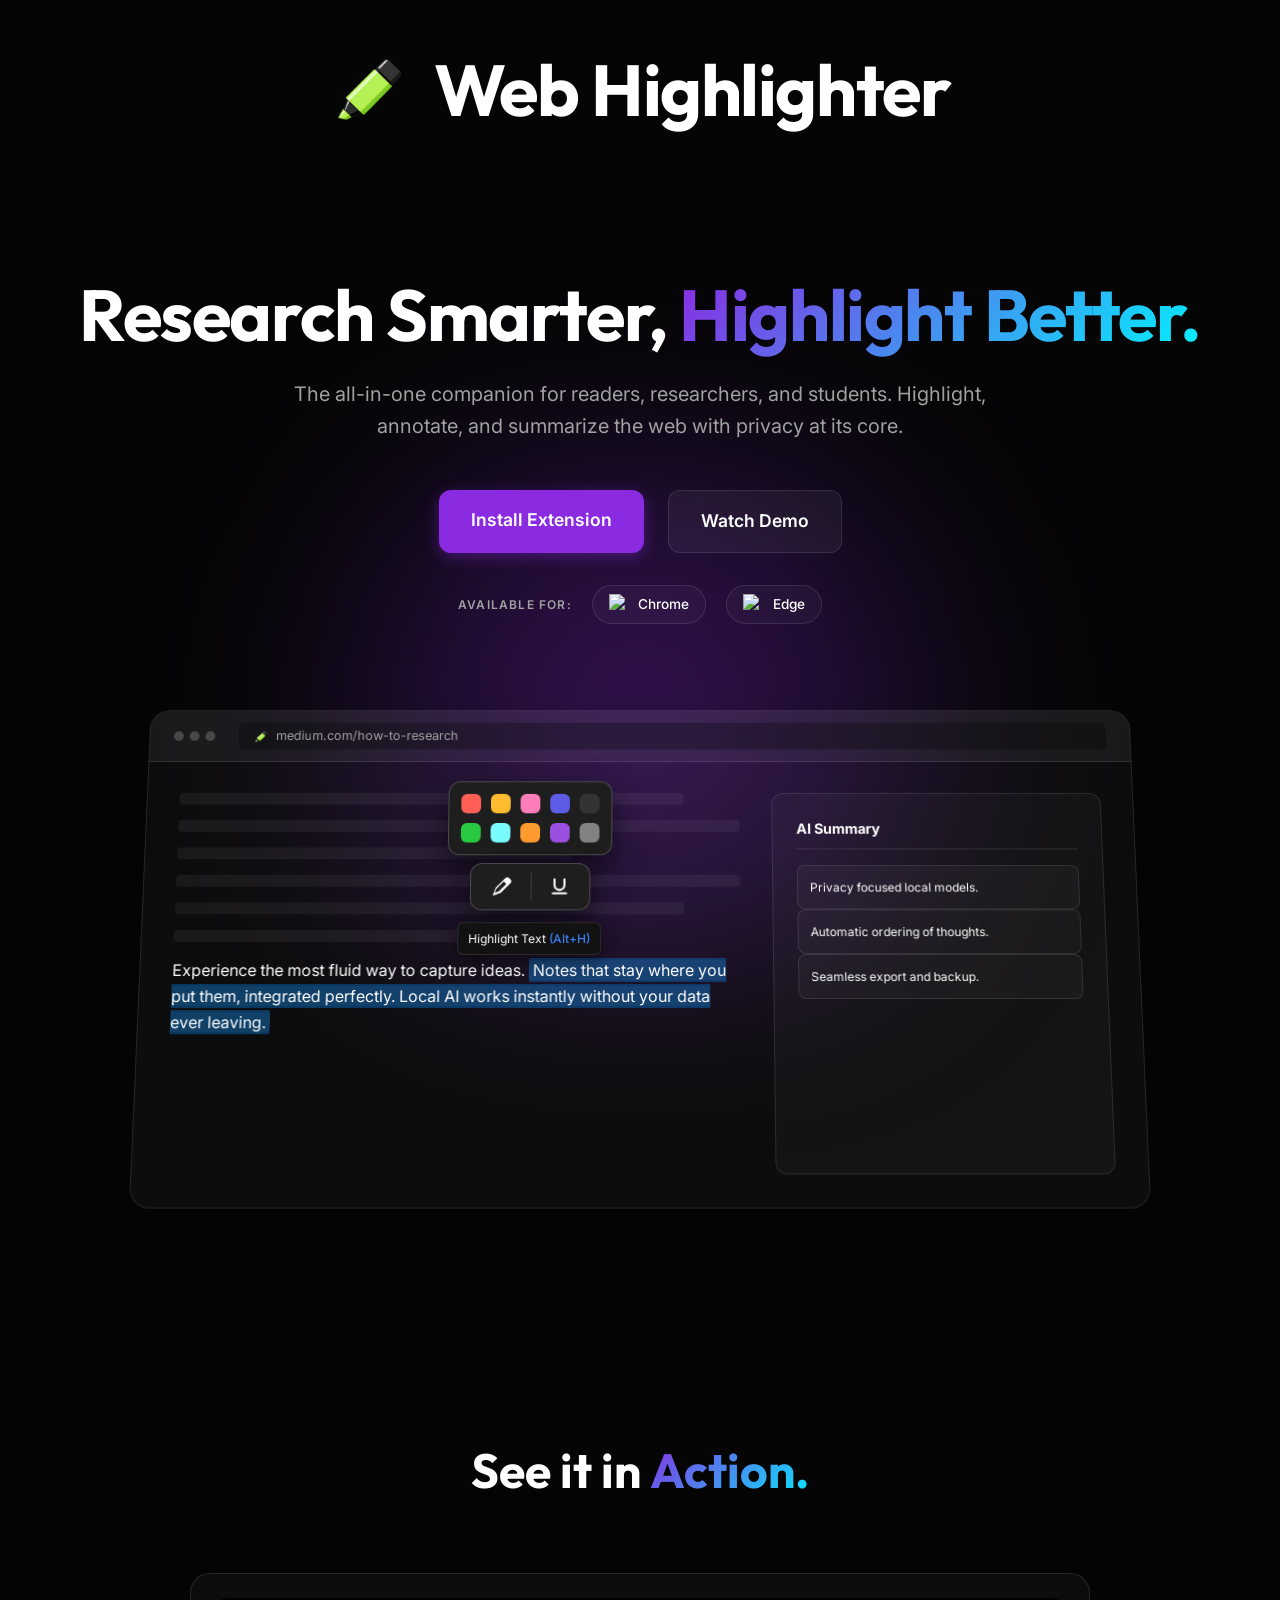
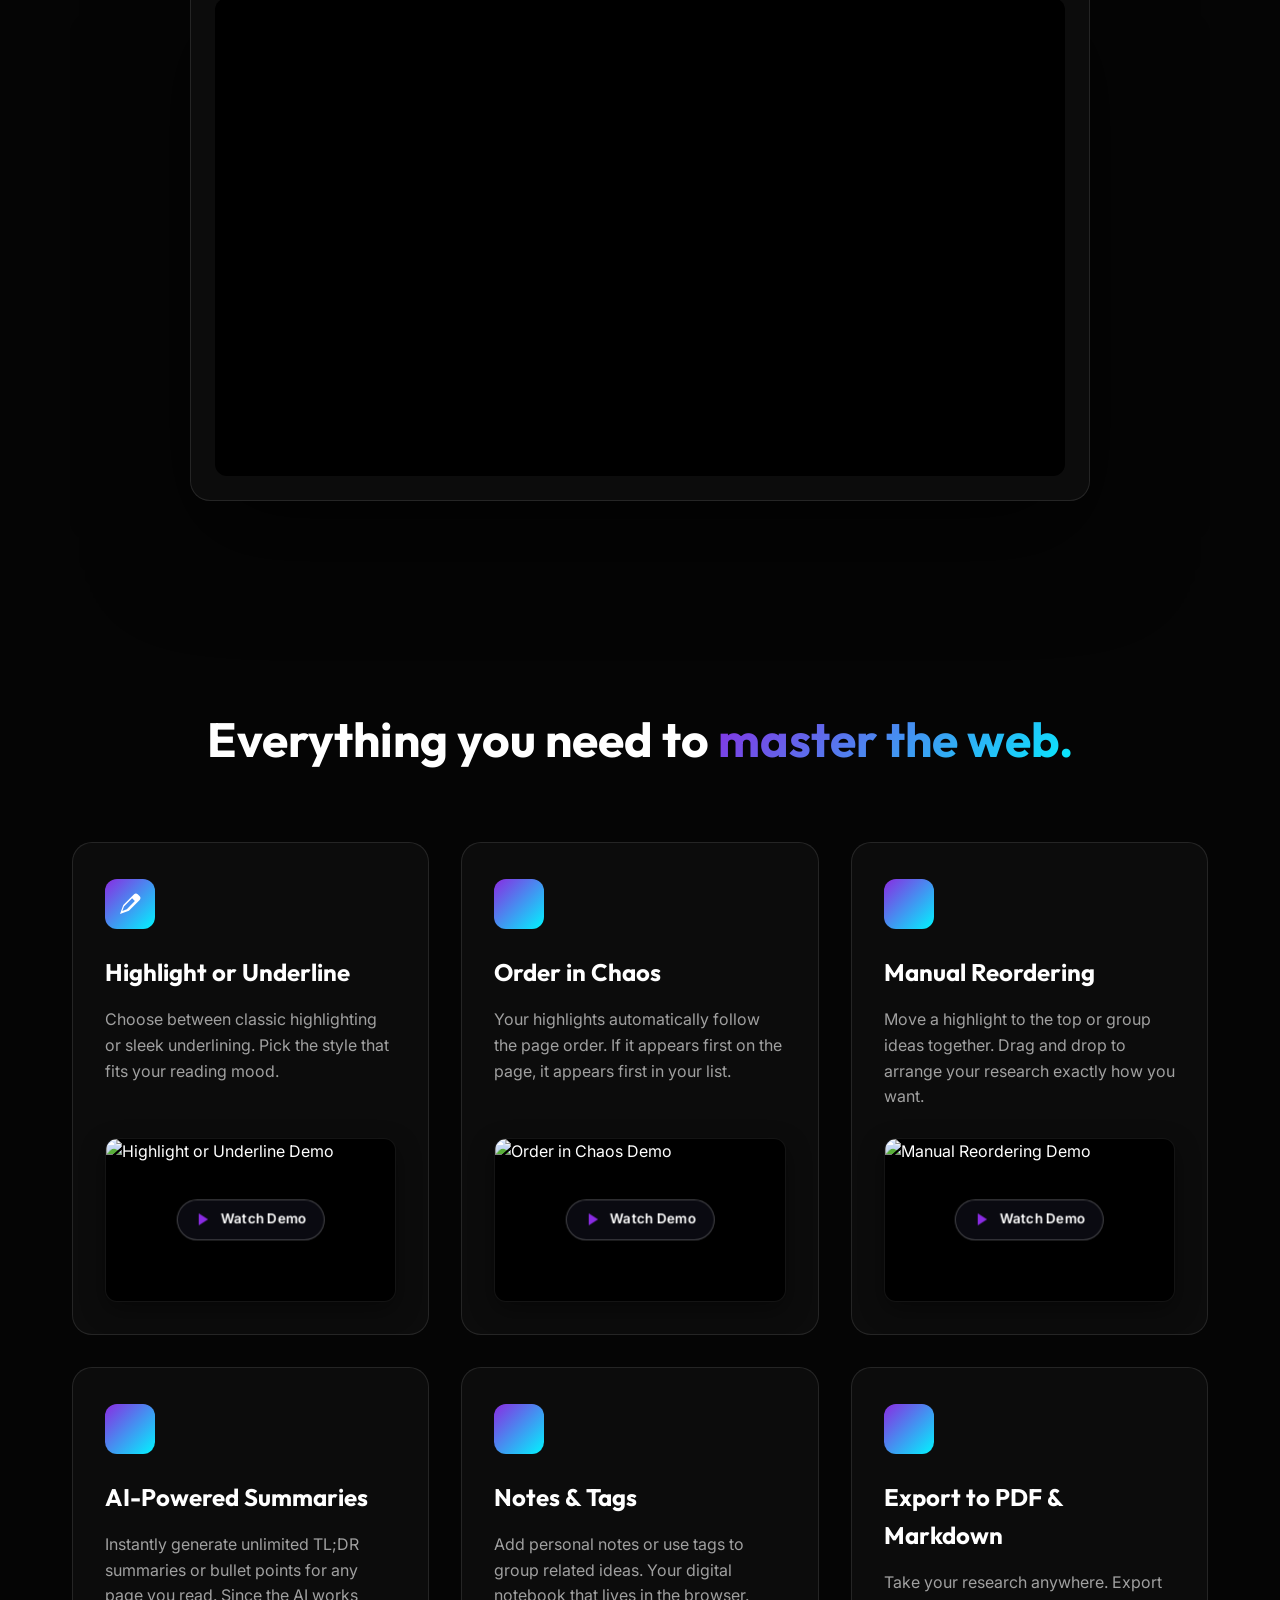
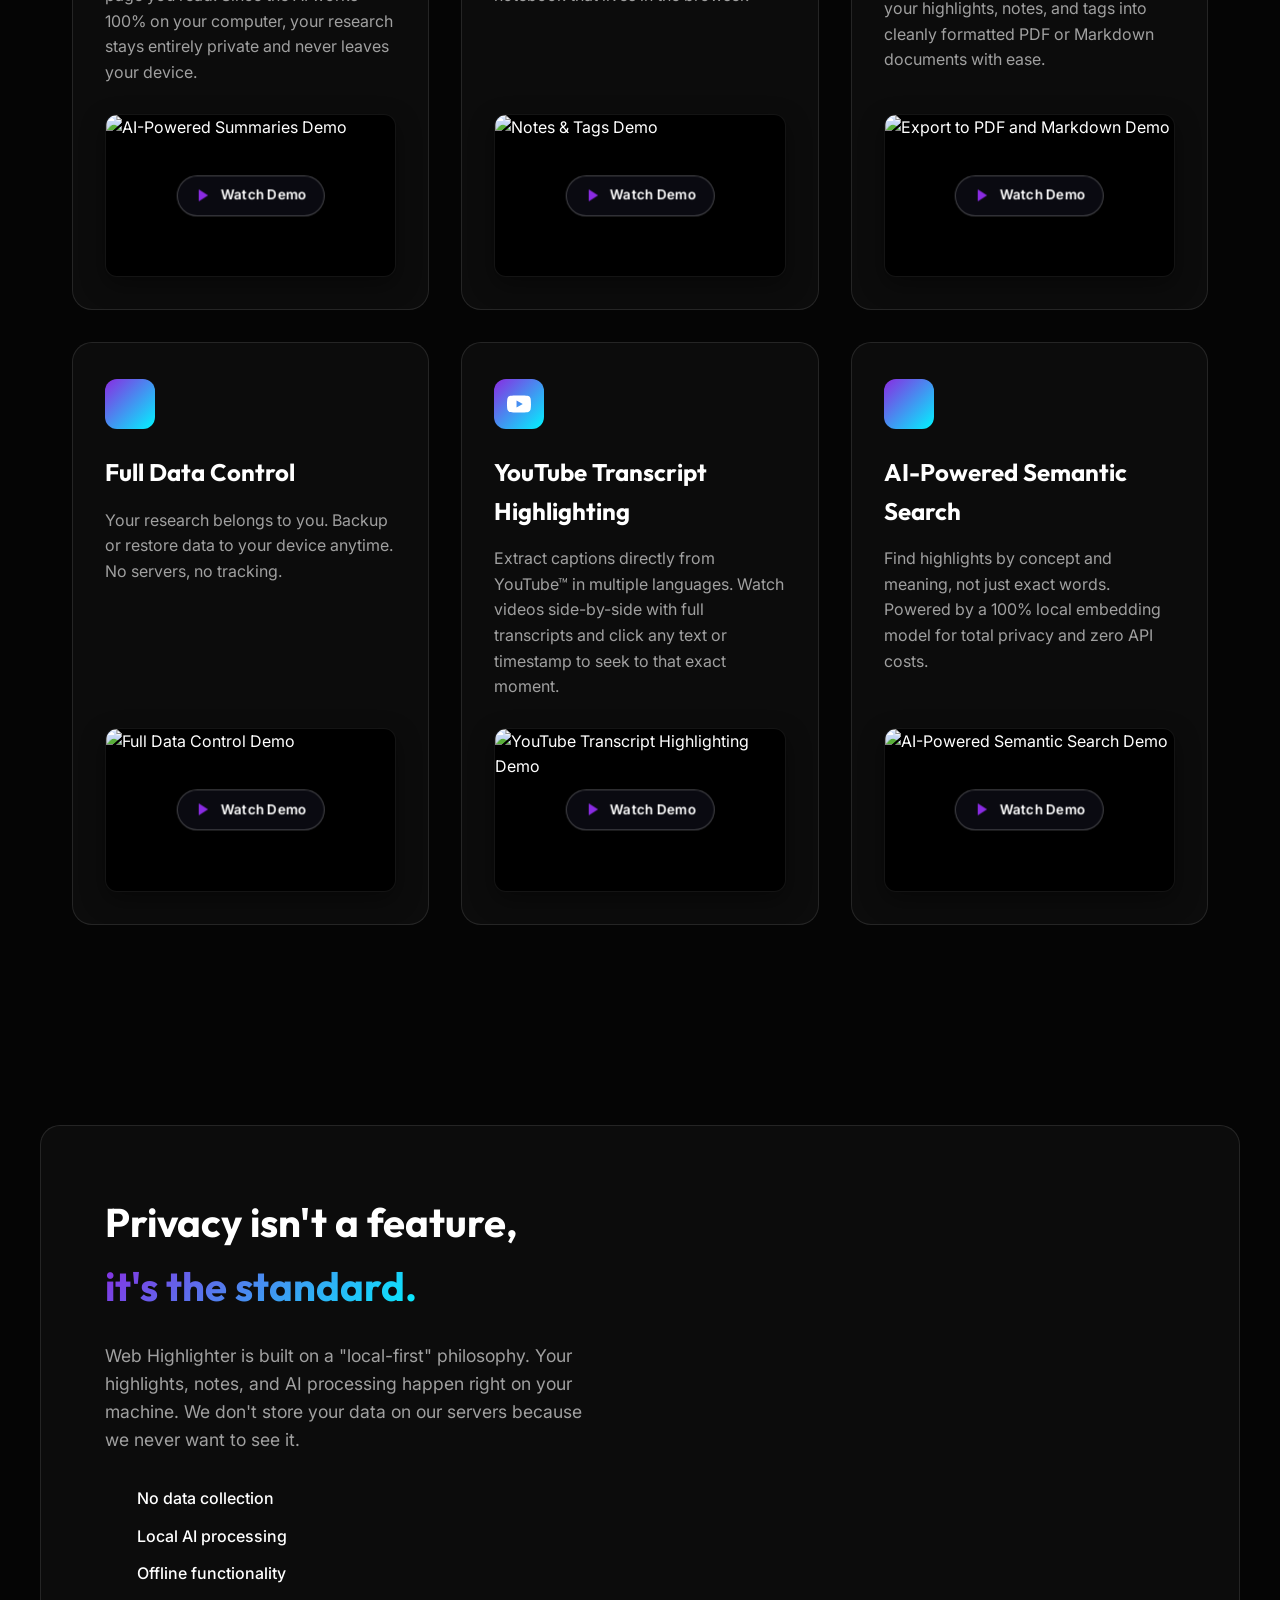
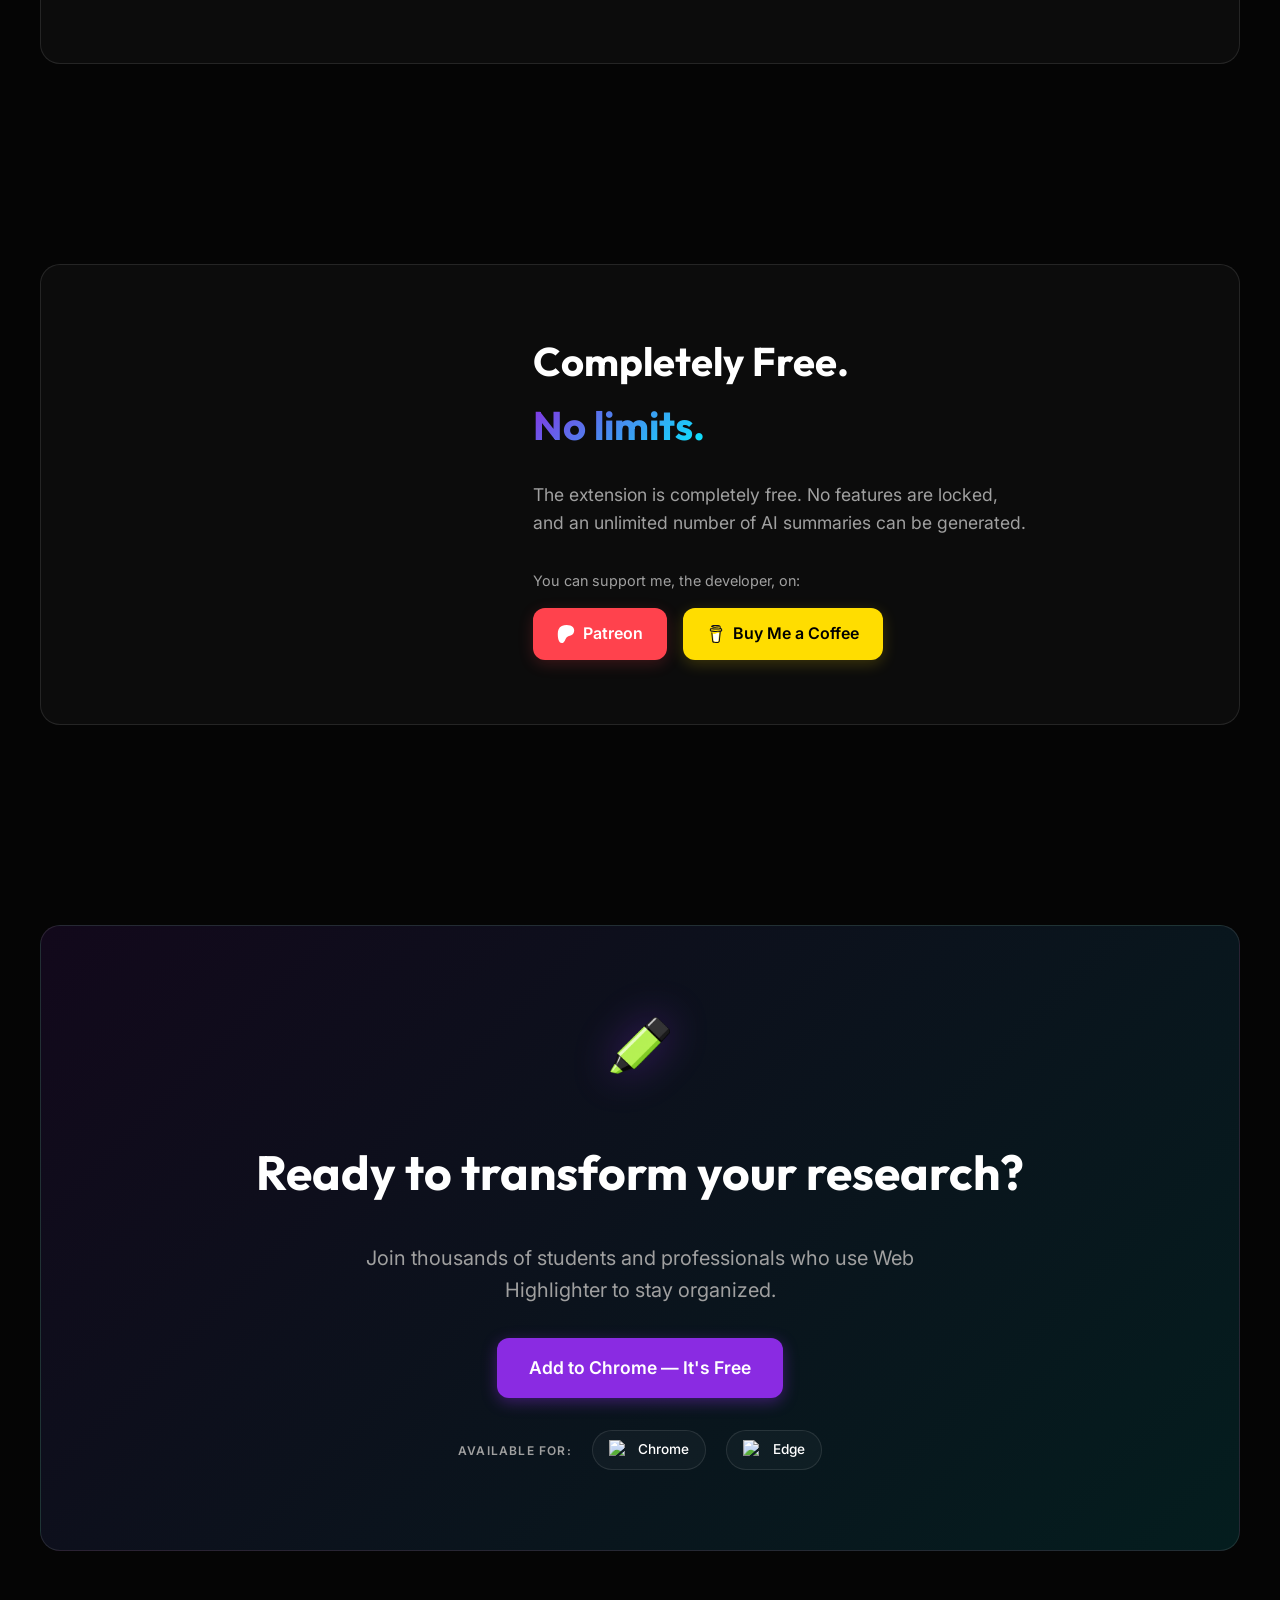
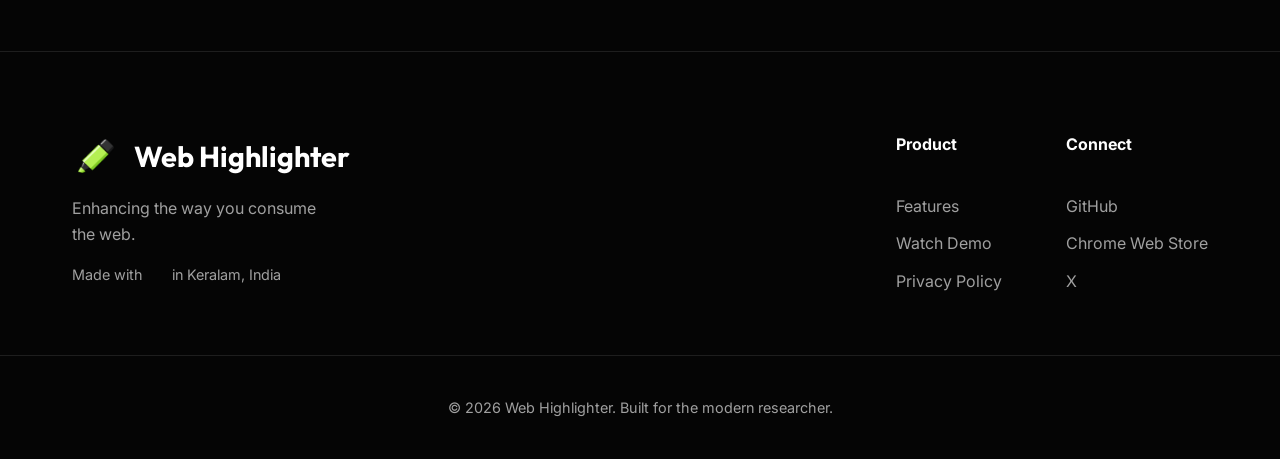
==== commit f122daca: "Start updating the feature card section." ====
--- a/index.html
+++ b/index.html
@@ -147,7 +147,7 @@
             <h2 class="section-title">Everything you need to <span class="gradient-text">master the web.</span></h2>
             <div class="features-grid">
                 <!-- 1. Highlight or Underline -->
-                <div class="feature-card glass">
+                <div class="feature-card glass" data-youtube-id="eFhVdVdKbcQ">
                     <div class="feature-content">
                         <div class="feature-icon"><svg class="text-marker" viewBox="0 0 24 24">
                                 <path
@@ -158,12 +158,18 @@
                             reading
                             mood.</p>
                     </div>
-                    <div class="feature-media">
-                        <img src="assets/highlight-demo.gif" alt="Highlighting interface">
+                    <div class="feature-video-preview">
+                        <img src="https://img.youtube.com/vi/eFhVdVdKbcQ/maxresdefault.jpg" onerror="this.onerror=null;this.src='https://img.youtube.com/vi/eFhVdVdKbcQ/hqdefault.jpg'" alt="Highlight or Underline Demo" loading="lazy" class="feature-thumbnail">
+                        <div class="play-badge glass">
+                            <svg class="play-icon" viewBox="0 0 24 24" fill="currentColor">
+                                <polygon points="6 3 20 12 6 21 6 3"></polygon>
+                            </svg>
+                            <span>Watch Demo</span>
+                        </div>
                     </div>
                 </div>
                 <!-- 2. Perfectly Ordered Research -->
-                <div class="feature-card glass">
+                <div class="feature-card glass" data-youtube-id="l-zp1ru4m04">
                     <div class="feature-content">
                         <div class="feature-icon"><i data-lucide="list-ordered"></i></div>
                         <h3>Order in Chaos</h3>
@@ -171,37 +177,36 @@
                             appears
                             first in your list.</p>
                     </div>
-                    <div class="feature-media">
-                        <img src="assets/order-demo.gif" alt="Ordered highlights">
+                    <div class="feature-video-preview">
+                        <img src="https://img.youtube.com/vi/l-zp1ru4m04/maxresdefault.jpg" onerror="this.onerror=null;this.src='https://img.youtube.com/vi/l-zp1ru4m04/hqdefault.jpg'" alt="Order in Chaos Demo" loading="lazy" class="feature-thumbnail">
+                        <div class="play-badge glass">
+                            <svg class="play-icon" viewBox="0 0 24 24" fill="currentColor">
+                                <polygon points="6 3 20 12 6 21 6 3"></polygon>
+                            </svg>
+                            <span>Watch Demo</span>
+                        </div>
                     </div>
                 </div>
                 <!-- 3. Custom Manual Reordering -->
-                <div class="feature-card glass">
+                <div class="feature-card glass" data-youtube-id="l-zp1ru4m04">
                     <div class="feature-content">
                         <div class="feature-icon"><i data-lucide="grab"></i></div>
                         <h3>Manual Reordering</h3>
                         <p>Move a highlight to the top or group ideas together. Drag and drop to arrange your research
                             exactly how you want.</p>
                     </div>
-                    <div class="feature-media">
-                        <img src="assets/reorder-demo.gif" alt="Manual reordering">
-                    </div>
-                </div>
-                <!-- 4. Original Layout -->
-                <div class="feature-card glass">
-                    <div class="feature-content">
-                        <div class="feature-icon"><i data-lucide="layout"></i></div>
-                        <h3>Layout Preservation</h3>
-                        <p>Lists, tables, or complex paragraphs—we keep the original layout so your notes are always
-                            easy to
-                            read.</p>
-                    </div>
-                    <div class="feature-media">
-                        <img src="assets/layout-demo.gif" alt="Layout preservation">
-                    </div>
-                </div>
-                <!-- 5. AI-Powered Summaries -->
-                <div class="feature-card glass">
+                    <div class="feature-video-preview">
+                        <img src="https://img.youtube.com/vi/l-zp1ru4m04/maxresdefault.jpg" onerror="this.onerror=null;this.src='https://img.youtube.com/vi/l-zp1ru4m04/hqdefault.jpg'" alt="Manual Reordering Demo" loading="lazy" class="feature-thumbnail">
+                        <div class="play-badge glass">
+                            <svg class="play-icon" viewBox="0 0 24 24" fill="currentColor">
+                                <polygon points="6 3 20 12 6 21 6 3"></polygon>
+                            </svg>
+                            <span>Watch Demo</span>
+                        </div>
+                    </div>
+                </div>
+                <!-- 4. AI-Powered Summaries -->
+                <div class="feature-card glass" data-youtube-id="-tWj38iBi8E">
                     <div class="feature-content">
                         <div class="feature-icon"><i data-lucide="sparkles"></i></div>
                         <h3>AI-Powered Summaries</h3>
@@ -209,12 +214,18 @@
                             the AI works 100% on your computer, your research stays entirely private and never leaves
                             your device.</p>
                     </div>
-                    <div class="feature-media">
-                        <img src="assets/ai-demo.gif" alt="AI summarization">
-                    </div>
-                </div>
-                <!-- 6. Add Thoughts -->
-                <div class="feature-card glass">
+                    <div class="feature-video-preview">
+                        <img src="https://img.youtube.com/vi/-tWj38iBi8E/maxresdefault.jpg" onerror="this.onerror=null;this.src='https://img.youtube.com/vi/-tWj38iBi8E/hqdefault.jpg'" alt="AI-Powered Summaries Demo" loading="lazy" class="feature-thumbnail">
+                        <div class="play-badge glass">
+                            <svg class="play-icon" viewBox="0 0 24 24" fill="currentColor">
+                                <polygon points="6 3 20 12 6 21 6 3"></polygon>
+                            </svg>
+                            <span>Watch Demo</span>
+                        </div>
+                    </div>
+                </div>
+                <!-- 5. Add Thoughts -->
+                <div class="feature-card glass" data-youtube-id="eFhVdVdKbcQ">
                     <div class="feature-content">
                         <div class="feature-icon"><i data-lucide="sticky-note"></i></div>
                         <h3>Notes & Tags</h3>
@@ -222,36 +233,53 @@
                             the
                             browser.</p>
                     </div>
-                    <div class="feature-media">
-                        <img src="assets/notes-demo.gif" alt="Notes and tags">
-                    </div>
-                </div>
-                <!-- 7. Side Panel -->
-                <div class="feature-card glass">
-                    <div class="feature-content">
-                        <div class="feature-icon"><i data-lucide="panels-right-bottom"></i></div>
-                        <h3>Dashboard Side Panel</h3>
-                        <p>Search, edit, or summarize without leaving the page. A clean dashboard for all your saved
-                            snippets.</p>
-                    </div>
-                    <div class="feature-media">
-                        <img src="assets/dashboard-demo.gif" alt="Side panel dashboard">
-                    </div>
-                </div>
-                <!-- 8. Data Control -->
-                <div class="feature-card glass">
+                    <div class="feature-video-preview">
+                        <img src="https://img.youtube.com/vi/eFhVdVdKbcQ/maxresdefault.jpg" onerror="this.onerror=null;this.src='https://img.youtube.com/vi/eFhVdVdKbcQ/hqdefault.jpg'" alt="Notes & Tags Demo" loading="lazy" class="feature-thumbnail">
+                        <div class="play-badge glass">
+                            <svg class="play-icon" viewBox="0 0 24 24" fill="currentColor">
+                                <polygon points="6 3 20 12 6 21 6 3"></polygon>
+                            </svg>
+                            <span>Watch Demo</span>
+                        </div>
+                    </div>
+                </div>
+                <!-- 6. Export to PDF & Markdown -->
+                <div class="feature-card glass" data-youtube-id="Wr3YAXj3YYE">
+                    <div class="feature-content">
+                        <div class="feature-icon"><i data-lucide="file-down"></i></div>
+                        <h3>Export to PDF & Markdown</h3>
+                        <p>Take your research anywhere. Export your highlights, notes, and tags into cleanly formatted PDF or Markdown documents with ease.</p>
+                    </div>
+                    <div class="feature-video-preview">
+                        <img src="https://img.youtube.com/vi/Wr3YAXj3YYE/maxresdefault.jpg" onerror="this.onerror=null;this.src='https://img.youtube.com/vi/Wr3YAXj3YYE/hqdefault.jpg'" alt="Export to PDF and Markdown Demo" loading="lazy" class="feature-thumbnail">
+                        <div class="play-badge glass">
+                            <svg class="play-icon" viewBox="0 0 24 24" fill="currentColor">
+                                <polygon points="6 3 20 12 6 21 6 3"></polygon>
+                            </svg>
+                            <span>Watch Demo</span>
+                        </div>
+                    </div>
+                </div>
+                <!-- 7. Data Control -->
+                <div class="feature-card glass" data-youtube-id="gRy60wNliIM">
                     <div class="feature-content">
                         <div class="feature-icon"><i data-lucide="shield-check"></i></div>
                         <h3>Full Data Control</h3>
                         <p>Your research belongs to you. Backup or restore data to your device anytime. No servers, no
                             tracking.</p>
                     </div>
-                    <div class="feature-media">
-                        <img src="assets/data-demo.gif" alt="Data backup and restore">
-                    </div>
-                </div>
-                <!-- 9. YouTube Transcript Highlighting -->
-                <div class="feature-card glass">
+                    <div class="feature-video-preview">
+                        <img src="https://img.youtube.com/vi/gRy60wNliIM/maxresdefault.jpg" onerror="this.onerror=null;this.src='https://img.youtube.com/vi/gRy60wNliIM/hqdefault.jpg'" alt="Full Data Control Demo" loading="lazy" class="feature-thumbnail">
+                        <div class="play-badge glass">
+                            <svg class="play-icon" viewBox="0 0 24 24" fill="currentColor">
+                                <polygon points="6 3 20 12 6 21 6 3"></polygon>
+                            </svg>
+                            <span>Watch Demo</span>
+                        </div>
+                    </div>
+                </div>
+                <!-- 8. YouTube Transcript Highlighting -->
+                <div class="feature-card glass" data-youtube-id="I0KnHekjB1c">
                     <div class="feature-content">
                         <div class="feature-icon"><svg viewBox="0 0 24 24" fill="currentColor">
                                 <path
@@ -260,19 +288,31 @@
                         <h3>YouTube Transcript Highlighting</h3>
                         <p>Extract captions directly from YouTube™ in multiple languages. Watch videos side-by-side with full transcripts and click any text or timestamp to seek to that exact moment.</p>
                     </div>
-                    <div class="feature-media">
-                        <img src="assets/youtube-transcript-demo.gif" alt="YouTube Transcript Highlighting">
-                    </div>
-                </div>
-                <!-- 10. AI-Powered Semantic Search -->
-                <div class="feature-card glass">
+                    <div class="feature-video-preview">
+                        <img src="https://img.youtube.com/vi/I0KnHekjB1c/maxresdefault.jpg" onerror="this.onerror=null;this.src='https://img.youtube.com/vi/I0KnHekjB1c/hqdefault.jpg'" alt="YouTube Transcript Highlighting Demo" loading="lazy" class="feature-thumbnail">
+                        <div class="play-badge glass">
+                            <svg class="play-icon" viewBox="0 0 24 24" fill="currentColor">
+                                <polygon points="6 3 20 12 6 21 6 3"></polygon>
+                            </svg>
+                            <span>Watch Demo</span>
+                        </div>
+                    </div>
+                </div>
+                <!-- 9. AI-Powered Semantic Search -->
+                <div class="feature-card glass" data-youtube-id="tcTqnFVvRSs">
                     <div class="feature-content">
                         <div class="feature-icon"><i data-lucide="brain-circuit"></i></div>
                         <h3>AI-Powered Semantic Search</h3>
                         <p>Find highlights by concept and meaning, not just exact words. Powered by a 100% local embedding model for total privacy and zero API costs.</p>
                     </div>
-                    <div class="feature-media">
-                        <img src="assets/semantic-search-demo.gif" alt="AI-Powered Semantic Search">
+                    <div class="feature-video-preview">
+                        <img src="https://img.youtube.com/vi/tcTqnFVvRSs/maxresdefault.jpg" onerror="this.onerror=null;this.src='https://img.youtube.com/vi/tcTqnFVvRSs/hqdefault.jpg'" alt="AI-Powered Semantic Search Demo" loading="lazy" class="feature-thumbnail">
+                        <div class="play-badge glass">
+                            <svg class="play-icon" viewBox="0 0 24 24" fill="currentColor">
+                                <polygon points="6 3 20 12 6 21 6 3"></polygon>
+                            </svg>
+                            <span>Watch Demo</span>
+                        </div>
                     </div>
                 </div>
             </div>
@@ -371,7 +411,7 @@
             <button class="modal-close"><i data-lucide="x"></i></button>
             <div class="modal-content">
                 <div class="modal-media">
-                    <img id="modalImg" src="" alt="Feature Demo">
+                    <div id="modalVideoContainer" class="modal-video-container"></div>
                 </div>
                 <div class="modal-text">
                     <h2 id="modalTitle"></h2>
--- a/style.css
+++ b/style.css
@@ -533,77 +533,96 @@
 }
 
 .feature-card {
-    padding: 2.5rem;
+    padding: 2.25rem 2rem 2rem;
     position: relative;
     overflow: hidden;
     transition: all 0.4s cubic-bezier(0.175, 0.885, 0.32, 1.275);
     cursor: pointer;
-}
-
-.feature-card::after {
-    content: 'Click to Enlarge';
-    position: absolute;
-    bottom: 1.5rem;
-    left: 50%;
-    transform: translateX(-50%) translateY(20px);
-    background: var(--primary);
-    color: white;
-    padding: 0.4rem 1rem;
-    border-radius: 20px;
-    font-size: 0.75rem;
-    font-weight: 600;
-    opacity: 0;
-    transition: all 0.3s ease;
-    z-index: 20;
-}
-
-.feature-card:hover::after {
-    opacity: 1;
-    transform: translateX(-50%) translateY(0);
-}
-
-.feature-card:hover .feature-content {
-    opacity: 0.2;
-    filter: blur(4px);
-}
-
-.feature-media {
-    position: absolute;
-    top: 0;
-    left: 0;
+    display: flex;
+    flex-direction: column;
+    justify-content: space-between;
+}
+
+.feature-card:hover {
+    transform: translateY(-6px);
+    border-color: rgba(255, 255, 255, 0.25);
+    box-shadow: 0 15px 35px rgba(0, 0, 0, 0.4), 0 0 25px rgba(99, 102, 241, 0.15);
+}
+
+.feature-content {
+    transition: all 0.4s ease;
+    margin-bottom: 1.75rem;
+    flex-grow: 1;
+}
+
+.feature-video-preview {
+    position: relative;
+    width: 100%;
+    aspect-ratio: 16 / 9;
+    border-radius: 12px;
+    overflow: hidden;
+    background: #000;
+    border: 1px solid rgba(255, 255, 255, 0.08);
+    display: flex;
+    align-items: center;
+    justify-content: center;
+    box-shadow: 0 8px 24px rgba(0, 0, 0, 0.4);
+}
+
+.feature-thumbnail {
     width: 100%;
     height: 100%;
-    opacity: 0;
-    display: flex;
-    align-items: center;
-    justify-content: center;
-    transition: all 0.5s ease;
-    padding: 1rem;
+    object-fit: cover;
+    display: block;
+    transition: transform 0.5s cubic-bezier(0.175, 0.885, 0.32, 1.275), filter 0.3s ease;
+}
+
+.feature-card:hover .feature-thumbnail {
+    transform: scale(1.05);
+    filter: brightness(0.85);
+}
+
+.play-badge {
+    position: absolute;
+    top: 50%;
+    left: 50%;
+    transform: translate(-50%, -50%);
+    display: flex;
+    align-items: center;
+    gap: 0.6rem;
+    padding: 0.55rem 1.1rem;
+    border-radius: 50px;
+    background: rgba(15, 15, 25, 0.7);
+    border: 1px solid rgba(255, 255, 255, 0.25);
+    backdrop-filter: blur(10px);
+    -webkit-backdrop-filter: blur(10px);
+    color: #ffffff;
+    font-size: 0.85rem;
+    font-weight: 600;
+    letter-spacing: 0.02em;
     pointer-events: none;
-    background: rgba(0, 0, 0, 0.4);
-}
-
-.feature-card:hover .feature-media {
-    opacity: 1;
-    pointer-events: auto;
-}
-
-.feature-media img {
-    width: 100%;
-    height: 100%;
-    object-fit: contain;
-    border-radius: 12px;
-    box-shadow: 0 10px 30px rgba(0, 0, 0, 0.5);
-    transform: scale(0.9);
-    transition: transform 0.6s cubic-bezier(0.175, 0.885, 0.32, 1.275);
-}
-
-.feature-card:hover .feature-media img {
-    transform: scale(1);
-}
-
-.feature-content {
-    transition: all 0.5s ease;
+    box-shadow: 0 4px 20px rgba(0, 0, 0, 0.5);
+    transition: all 0.3s cubic-bezier(0.175, 0.885, 0.32, 1.275);
+    z-index: 5;
+    white-space: nowrap;
+}
+
+.play-badge .play-icon {
+    width: 16px;
+    height: 16px;
+    color: var(--primary, #6366f1);
+    transition: transform 0.3s ease;
+}
+
+.feature-card:hover .play-badge {
+    transform: translate(-50%, -50%) scale(1.08);
+    background: rgba(30, 30, 50, 0.88);
+    border-color: rgba(255, 255, 255, 0.45);
+    box-shadow: 0 8px 25px rgba(99, 102, 241, 0.35);
+}
+
+.feature-card:hover .play-badge .play-icon {
+    transform: scale(1.15);
 }
 
 .feature-icon {
@@ -1008,10 +1027,10 @@
 }
 
 .modal-container {
-    width: auto;
-    max-width: 95%;
-    position: relative;
-    padding: 0.5rem;
+    width: 900px;
+    max-width: 92%;
+    position: relative;
+    padding: 1.5rem;
     transform: scale(0.9);
     transition: transform 0.4s cubic-bezier(0.175, 0.885, 0.32, 1.275);
 }
@@ -1041,6 +1060,7 @@
 .modal-content {
     display: flex;
     flex-direction: column;
+    gap: 1rem;
 }
 
 .modal-media {
@@ -1048,13 +1068,24 @@
     background: #000;
     border-radius: 12px;
     overflow: hidden;
-    box-shadow: 0 20px 50px rgba(0, 0, 0, 0.5);
-}
-
-.modal-media img {
-    max-width: 100%;
-    height: auto;
-    max-height: 85vh;
+    box-shadow: 0 20px 50px rgba(0, 0, 0, 0.6);
+    border: 1px solid rgba(255, 255, 255, 0.1);
+}
+
+.modal-video-container {
+    position: relative;
+    width: 100%;
+    aspect-ratio: 16 / 9;
+    background: #000;
+}
+
+.modal-video-container iframe {
+    position: absolute;
+    top: 0;
+    left: 0;
+    width: 100%;
+    height: 100%;
+    border: none;
     display: block;
 }
 
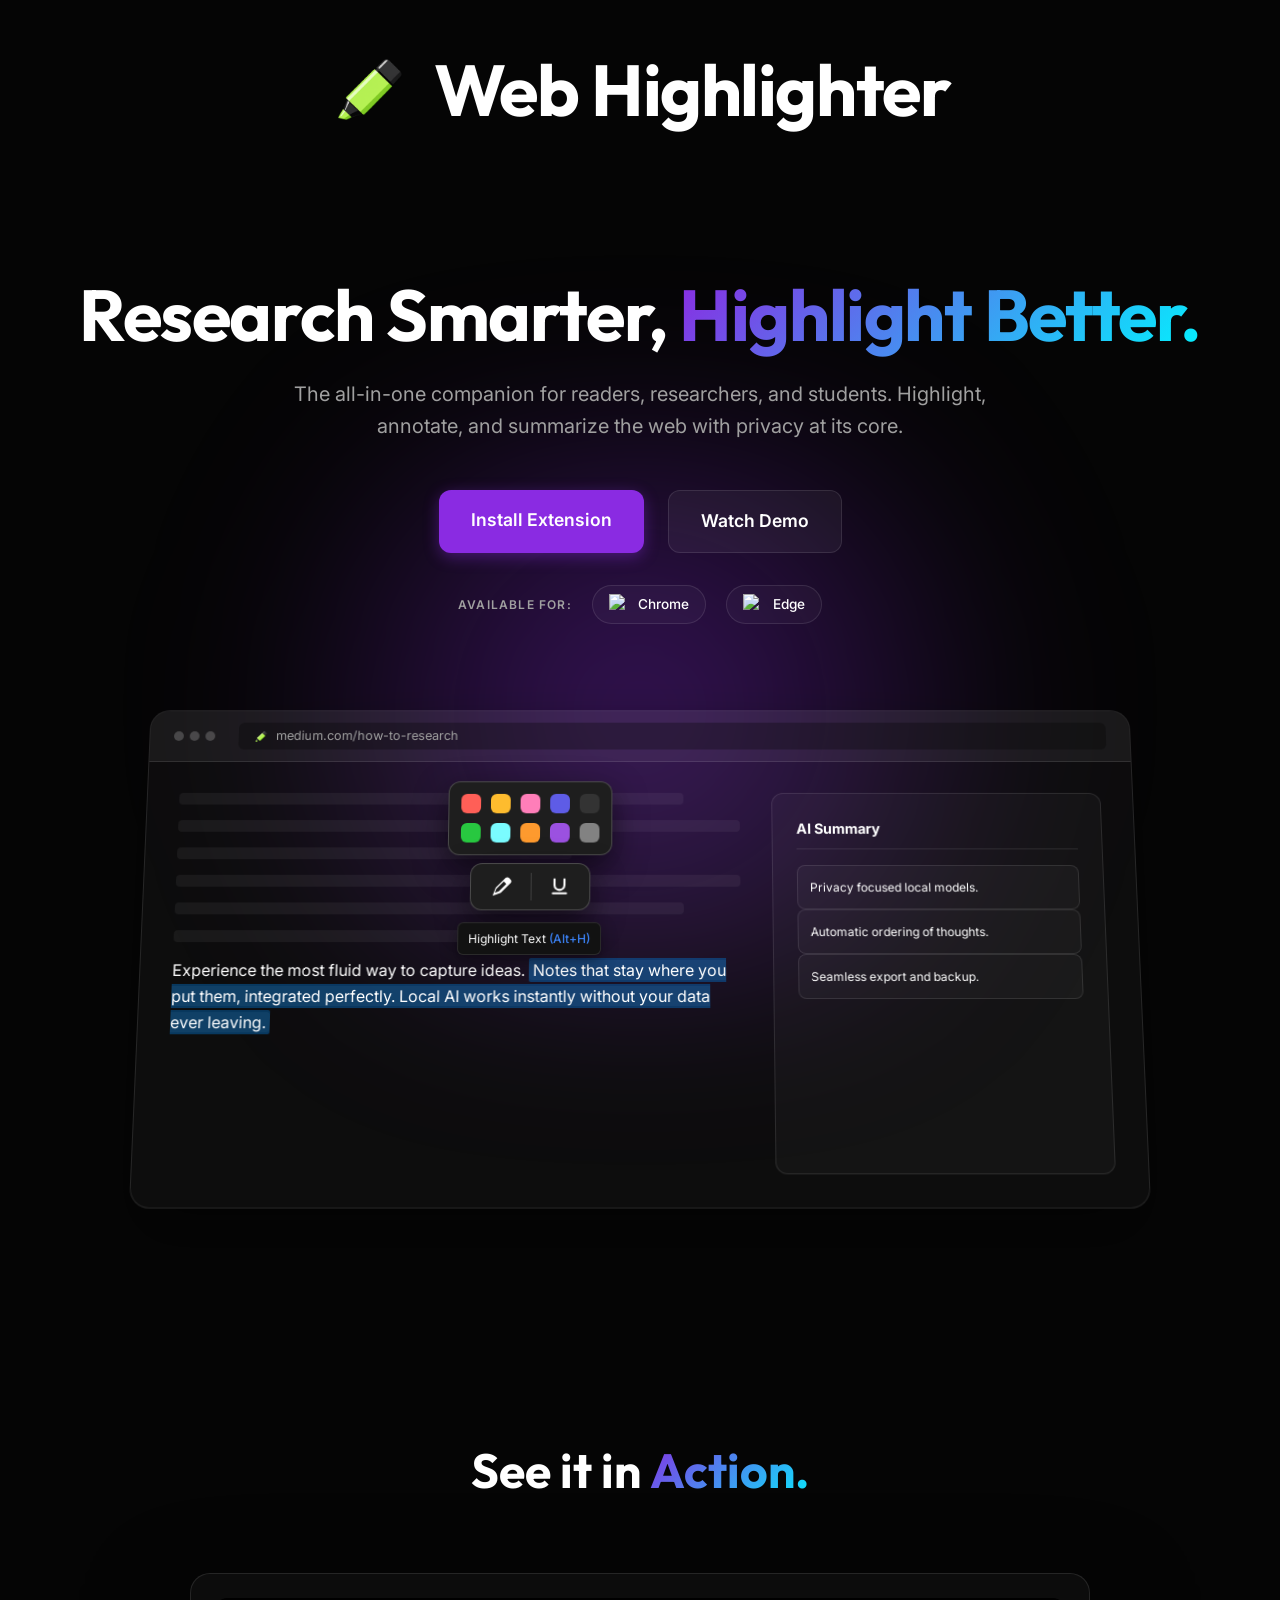
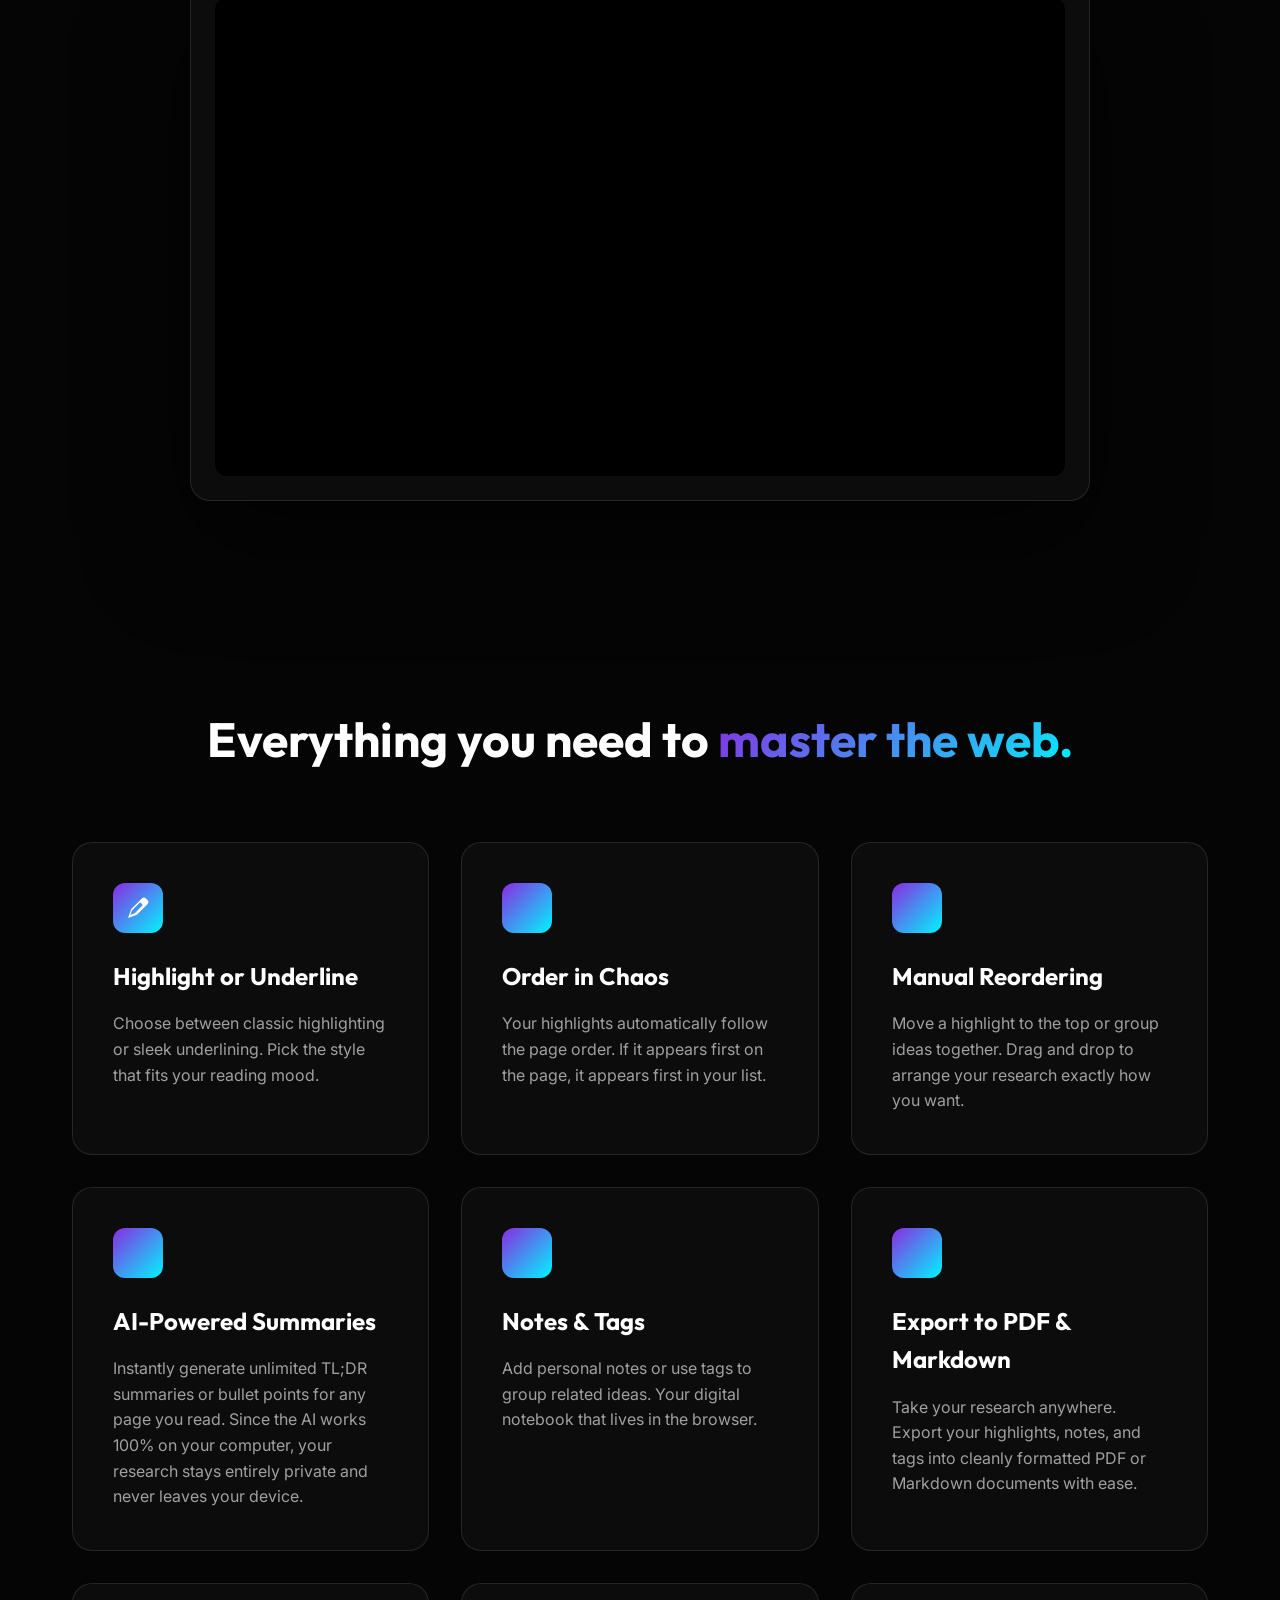
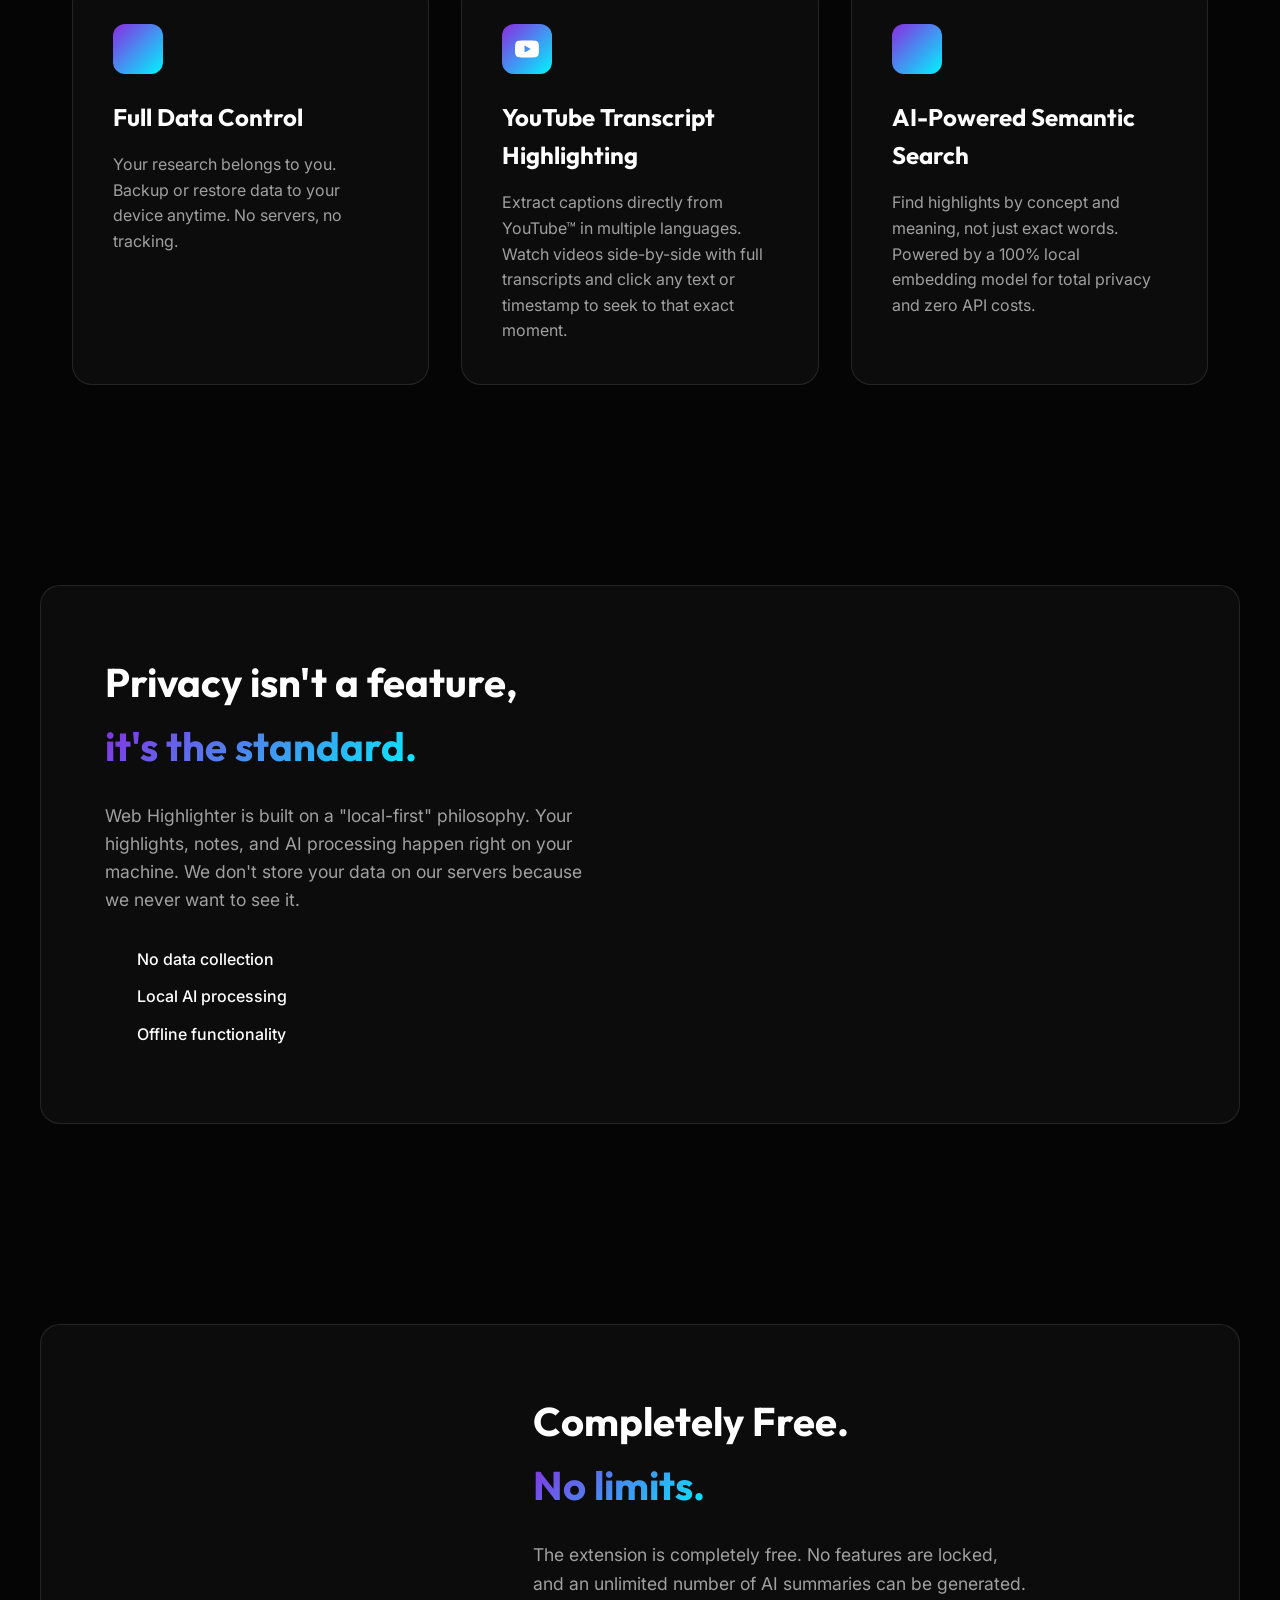
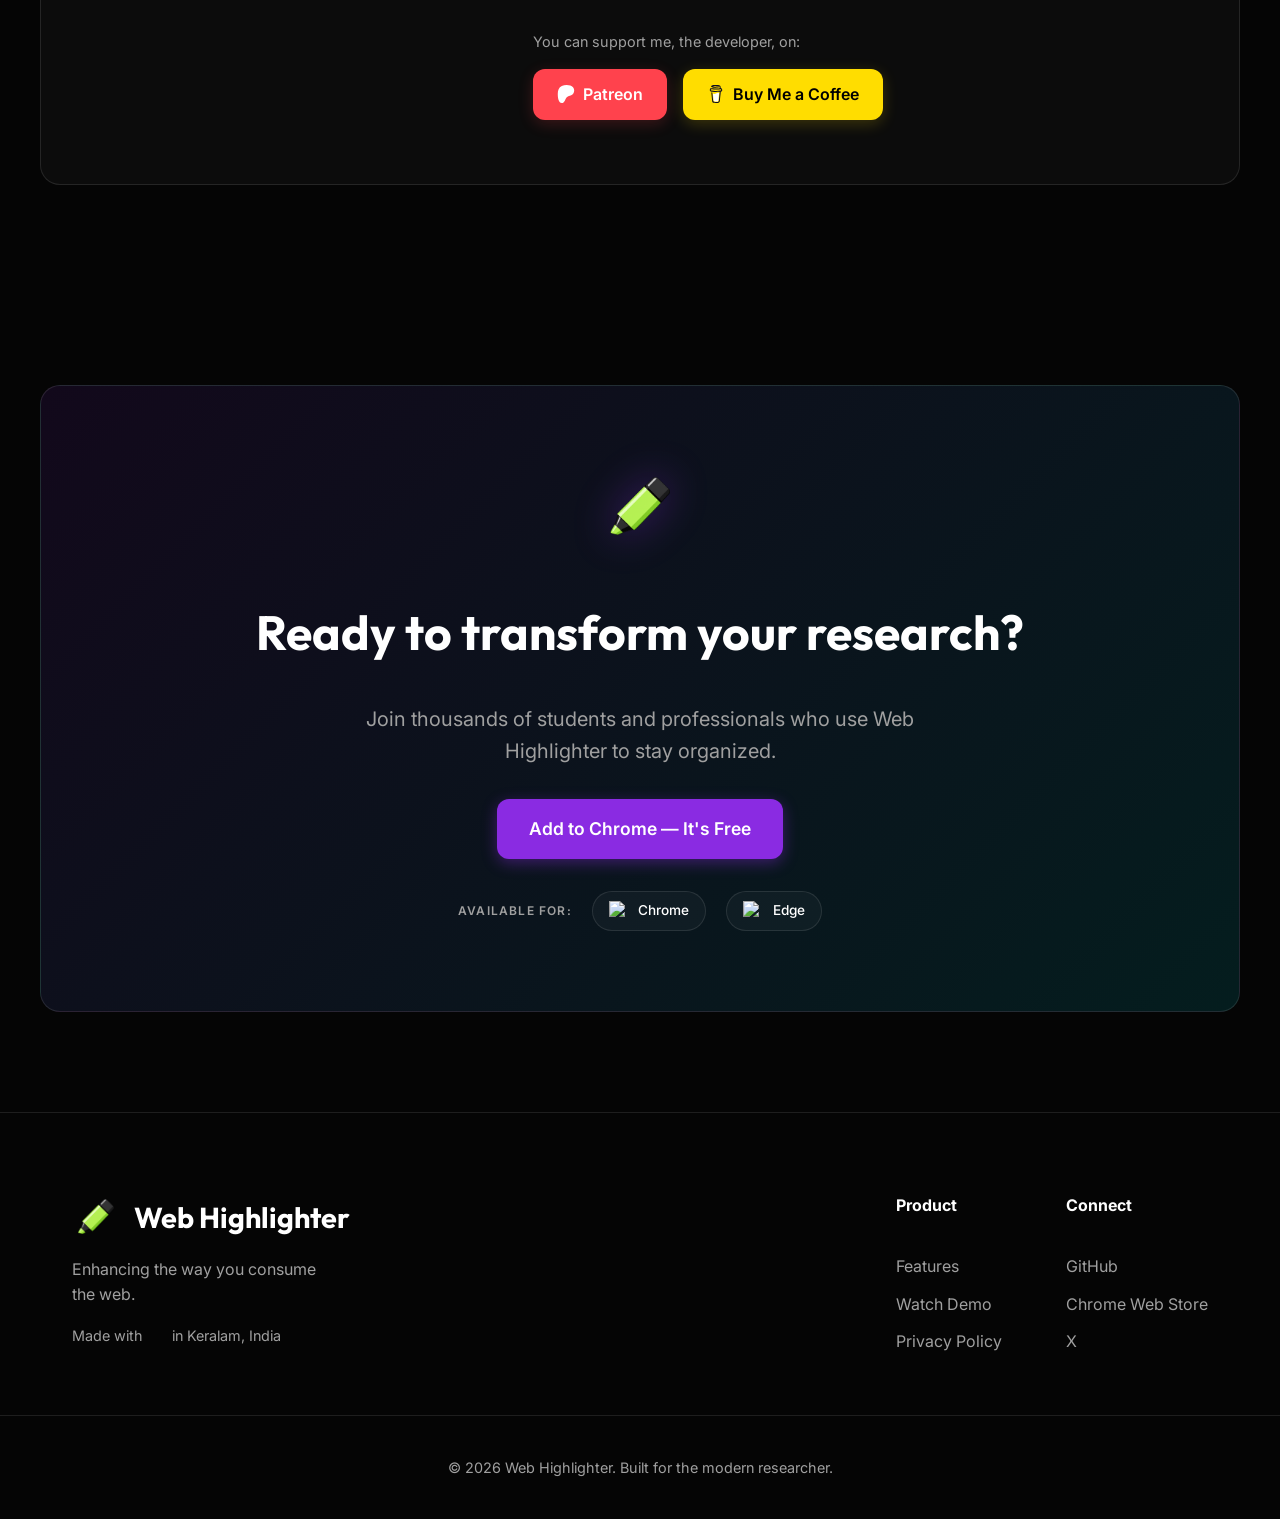
==== commit 3f353ba9: "Continue..." ====
--- a/index.html
+++ b/index.html
@@ -147,7 +147,7 @@
             <h2 class="section-title">Everything you need to <span class="gradient-text">master the web.</span></h2>
             <div class="features-grid">
                 <!-- 1. Highlight or Underline -->
-                <div class="feature-card glass" data-youtube-id="eFhVdVdKbcQ">
+                <div class="feature-card glass" data-youtube-id="WBPEEOKl24Q">
                     <div class="feature-content">
                         <div class="feature-icon"><svg class="text-marker" viewBox="0 0 24 24">
                                 <path
@@ -159,7 +159,7 @@
                             mood.</p>
                     </div>
                     <div class="feature-video-preview">
-                        <img src="https://img.youtube.com/vi/eFhVdVdKbcQ/maxresdefault.jpg" onerror="this.onerror=null;this.src='https://img.youtube.com/vi/eFhVdVdKbcQ/hqdefault.jpg'" alt="Highlight or Underline Demo" loading="lazy" class="feature-thumbnail">
+                        <img src="https://img.youtube.com/vi/WBPEEOKl24Q/maxresdefault.jpg" onerror="this.onerror=null;this.src='https://img.youtube.com/vi/WBPEEOKl24Q/hqdefault.jpg'" alt="Highlight or Underline Demo" loading="lazy" class="feature-thumbnail">
                         <div class="play-badge glass">
                             <svg class="play-icon" viewBox="0 0 24 24" fill="currentColor">
                                 <polygon points="6 3 20 12 6 21 6 3"></polygon>
@@ -225,7 +225,7 @@
                     </div>
                 </div>
                 <!-- 5. Add Thoughts -->
-                <div class="feature-card glass" data-youtube-id="eFhVdVdKbcQ">
+                <div class="feature-card glass" data-youtube-id="YOuZ5_7LYCk">
                     <div class="feature-content">
                         <div class="feature-icon"><i data-lucide="sticky-note"></i></div>
                         <h3>Notes & Tags</h3>
@@ -234,7 +234,7 @@
                             browser.</p>
                     </div>
                     <div class="feature-video-preview">
-                        <img src="https://img.youtube.com/vi/eFhVdVdKbcQ/maxresdefault.jpg" onerror="this.onerror=null;this.src='https://img.youtube.com/vi/eFhVdVdKbcQ/hqdefault.jpg'" alt="Notes & Tags Demo" loading="lazy" class="feature-thumbnail">
+                        <img src="https://img.youtube.com/vi/YOuZ5_7LYCk/maxresdefault.jpg" onerror="this.onerror=null;this.src='https://img.youtube.com/vi/YOuZ5_7LYCk/hqdefault.jpg'" alt="Notes & Tags Demo" loading="lazy" class="feature-thumbnail">
                         <div class="play-badge glass">
                             <svg class="play-icon" viewBox="0 0 24 24" fill="currentColor">
                                 <polygon points="6 3 20 12 6 21 6 3"></polygon>
@@ -261,7 +261,7 @@
                     </div>
                 </div>
                 <!-- 7. Data Control -->
-                <div class="feature-card glass" data-youtube-id="gRy60wNliIM">
+                <div class="feature-card glass" data-youtube-id="cPrs6tZmMto">
                     <div class="feature-content">
                         <div class="feature-icon"><i data-lucide="shield-check"></i></div>
                         <h3>Full Data Control</h3>
@@ -269,7 +269,7 @@
                             tracking.</p>
                     </div>
                     <div class="feature-video-preview">
-                        <img src="https://img.youtube.com/vi/gRy60wNliIM/maxresdefault.jpg" onerror="this.onerror=null;this.src='https://img.youtube.com/vi/gRy60wNliIM/hqdefault.jpg'" alt="Full Data Control Demo" loading="lazy" class="feature-thumbnail">
+                        <img src="https://img.youtube.com/vi/cPrs6tZmMto/maxresdefault.jpg" onerror="this.onerror=null;this.src='https://img.youtube.com/vi/cPrs6tZmMto/hqdefault.jpg'" alt="Full Data Control Demo" loading="lazy" class="feature-thumbnail">
                         <div class="play-badge glass">
                             <svg class="play-icon" viewBox="0 0 24 24" fill="currentColor">
                                 <polygon points="6 3 20 12 6 21 6 3"></polygon>
--- a/style.css
+++ b/style.css
@@ -533,53 +533,78 @@
 }
 
 .feature-card {
-    padding: 2.25rem 2rem 2rem;
+    padding: 2.5rem;
     position: relative;
     overflow: hidden;
     transition: all 0.4s cubic-bezier(0.175, 0.885, 0.32, 1.275);
     cursor: pointer;
     display: flex;
     flex-direction: column;
-    justify-content: space-between;
-}
-
-.feature-card:hover {
+    justify-content: flex-start;
+    min-height: 280px;
+}
+
+.feature-card:hover,
+.feature-card.revealed {
     transform: translateY(-6px);
     border-color: rgba(255, 255, 255, 0.25);
     box-shadow: 0 15px 35px rgba(0, 0, 0, 0.4), 0 0 25px rgba(99, 102, 241, 0.15);
 }
 
 .feature-content {
-    transition: all 0.4s ease;
-    margin-bottom: 1.75rem;
-    flex-grow: 1;
+    transition: all 0.4s cubic-bezier(0.16, 1, 0.3, 1);
+    height: 100%;
+    display: flex;
+    flex-direction: column;
+}
+
+.feature-card:hover .feature-content,
+.feature-card.revealed .feature-content {
+    opacity: 0.12;
+    filter: blur(5px);
+    transform: scale(0.97);
 }
 
 .feature-video-preview {
-    position: relative;
+    position: absolute;
+    inset: 0;
+    width: 100%;
+    height: 100%;
+    opacity: 0;
+    display: flex;
+    align-items: center;
+    justify-content: center;
+    padding: 1.5rem;
+    background: rgba(10, 10, 20, 0.75);
+    backdrop-filter: blur(8px);
+    -webkit-backdrop-filter: blur(8px);
+    transition: opacity 0.4s cubic-bezier(0.16, 1, 0.3, 1);
+    pointer-events: none;
+    z-index: 10;
+}
+
+.feature-card:hover .feature-video-preview,
+.feature-card.revealed .feature-video-preview {
+    opacity: 1;
+    pointer-events: auto;
+}
+
+.feature-thumbnail {
     width: 100%;
     aspect-ratio: 16 / 9;
+    object-fit: cover;
     border-radius: 12px;
-    overflow: hidden;
-    background: #000;
-    border: 1px solid rgba(255, 255, 255, 0.08);
-    display: flex;
-    align-items: center;
-    justify-content: center;
-    box-shadow: 0 8px 24px rgba(0, 0, 0, 0.4);
-}
-
-.feature-thumbnail {
-    width: 100%;
-    height: 100%;
-    object-fit: cover;
+    box-shadow: 0 12px 35px rgba(0, 0, 0, 0.6);
+    border: 1px solid rgba(255, 255, 255, 0.15);
+    transform: scale(0.92);
+    transition: transform 0.4s cubic-bezier(0.175, 0.885, 0.32, 1.275), filter 0.3s ease;
     display: block;
-    transition: transform 0.5s cubic-bezier(0.175, 0.885, 0.32, 1.275), filter 0.3s ease;
-}
-
-.feature-card:hover .feature-thumbnail {
-    transform: scale(1.05);
-    filter: brightness(0.85);
+}
+
+.feature-card:hover .feature-thumbnail,
+.feature-card.revealed .feature-thumbnail {
+    transform: scale(1);
+    filter: brightness(0.9);
 }
 
 .play-badge {
@@ -590,20 +615,20 @@
     display: flex;
     align-items: center;
     gap: 0.6rem;
-    padding: 0.55rem 1.1rem;
+    padding: 0.6rem 1.2rem;
     border-radius: 50px;
-    background: rgba(15, 15, 25, 0.7);
-    border: 1px solid rgba(255, 255, 255, 0.25);
+    background: rgba(15, 15, 25, 0.75);
+    border: 1px solid rgba(255, 255, 255, 0.3);
     backdrop-filter: blur(10px);
     -webkit-backdrop-filter: blur(10px);
     color: #ffffff;
-    font-size: 0.85rem;
+    font-size: 0.88rem;
     font-weight: 600;
     letter-spacing: 0.02em;
     pointer-events: none;
     box-shadow: 0 4px 20px rgba(0, 0, 0, 0.5);
     transition: all 0.3s cubic-bezier(0.175, 0.885, 0.32, 1.275);
-    z-index: 5;
+    z-index: 15;
     white-space: nowrap;
 }
 
@@ -614,14 +639,16 @@
     transition: transform 0.3s ease;
 }
 
-.feature-card:hover .play-badge {
+.feature-card:hover .play-badge,
+.feature-card.revealed .play-badge {
     transform: translate(-50%, -50%) scale(1.08);
-    background: rgba(30, 30, 50, 0.88);
-    border-color: rgba(255, 255, 255, 0.45);
-    box-shadow: 0 8px 25px rgba(99, 102, 241, 0.35);
-}
-
-.feature-card:hover .play-badge .play-icon {
+    background: rgba(30, 30, 55, 0.9);
+    border-color: rgba(255, 255, 255, 0.5);
+    box-shadow: 0 8px 25px rgba(99, 102, 241, 0.4);
+}
+
+.feature-card:hover .play-badge .play-icon,
+.feature-card.revealed .play-badge .play-icon {
     transform: scale(1.15);
 }
 
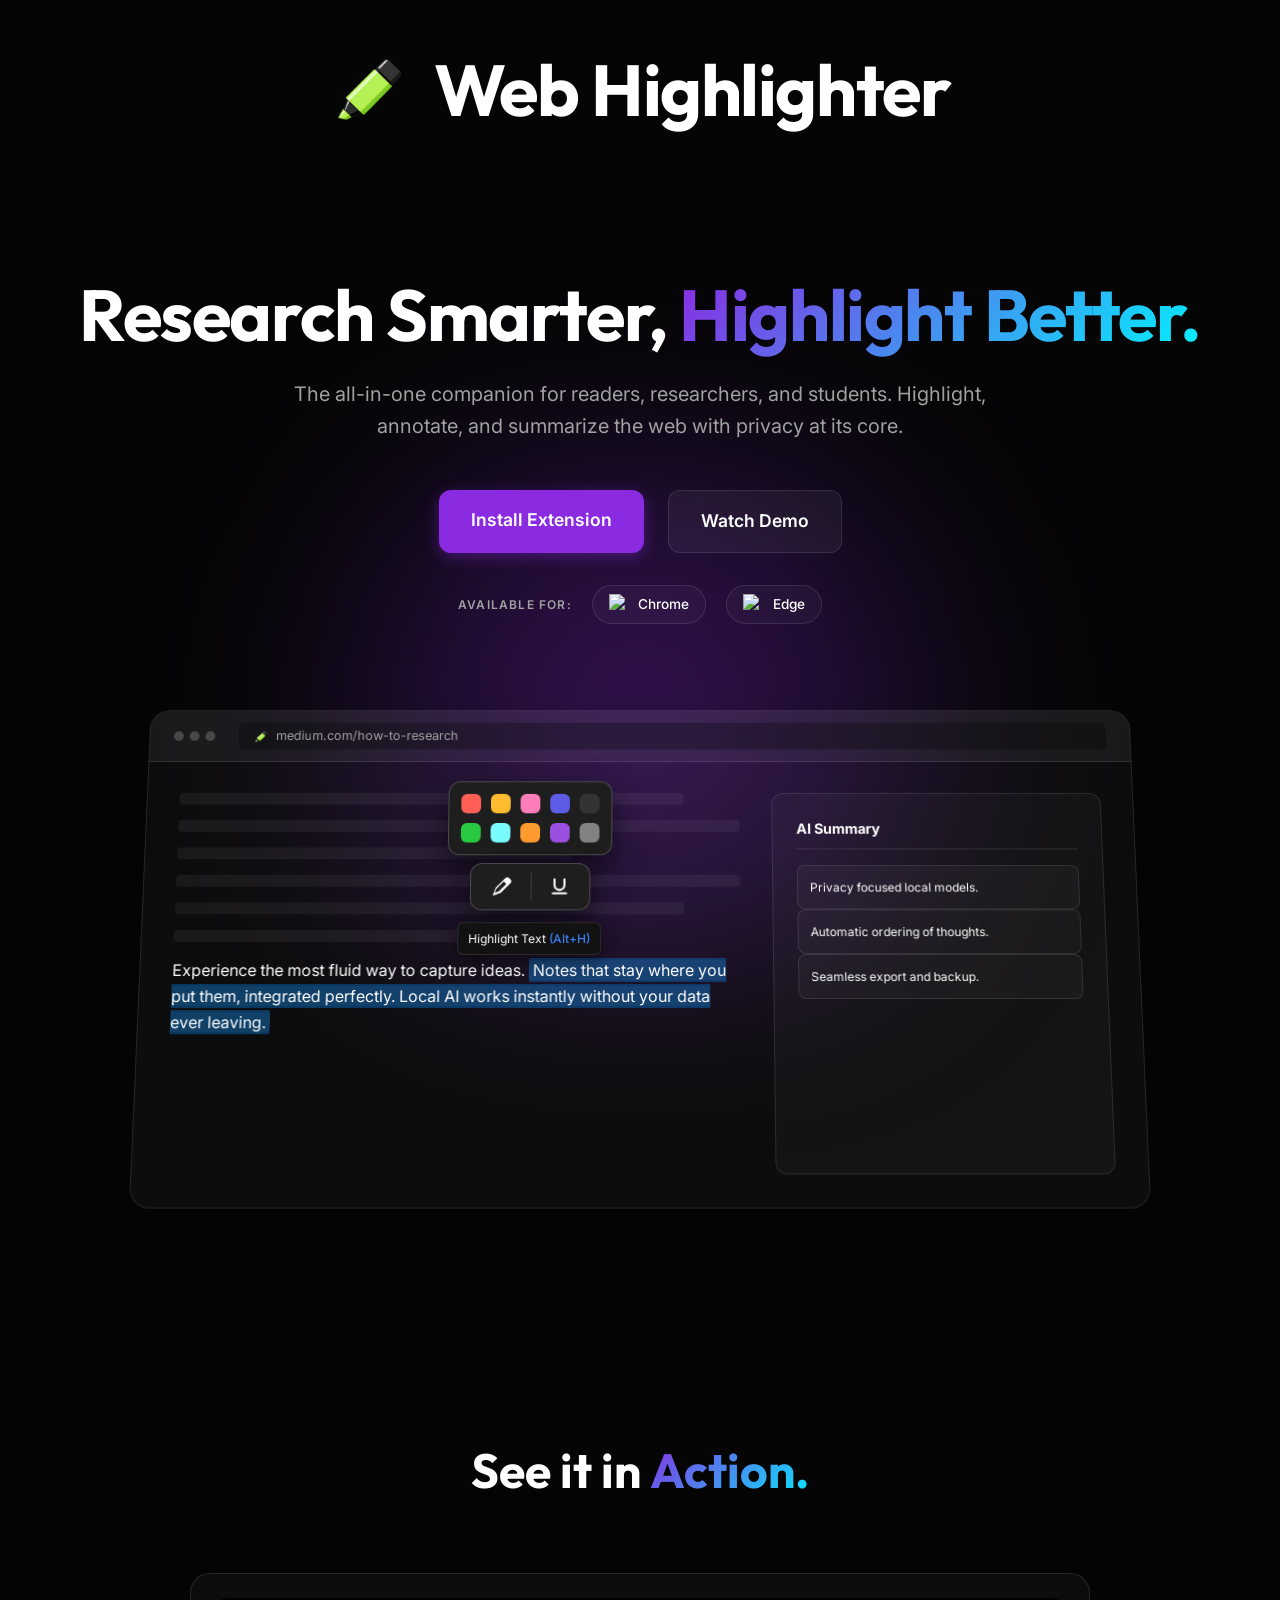
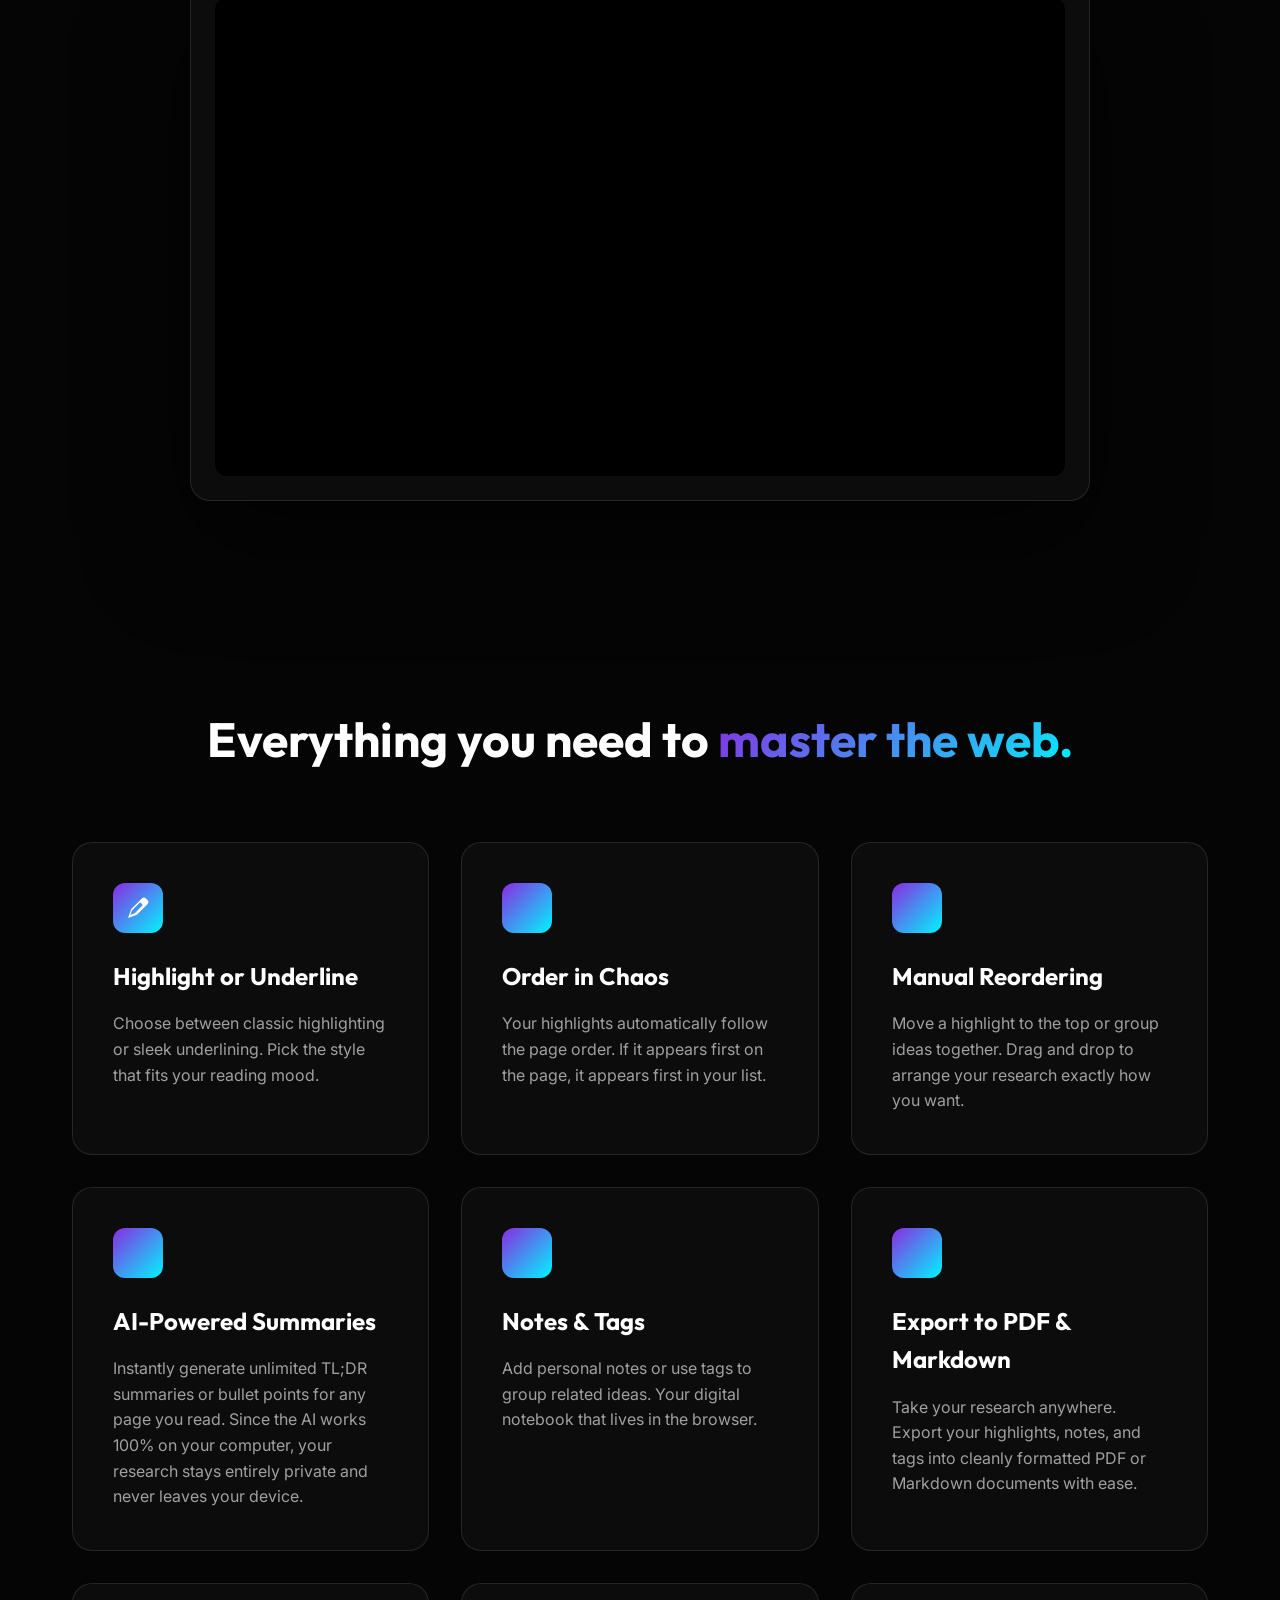
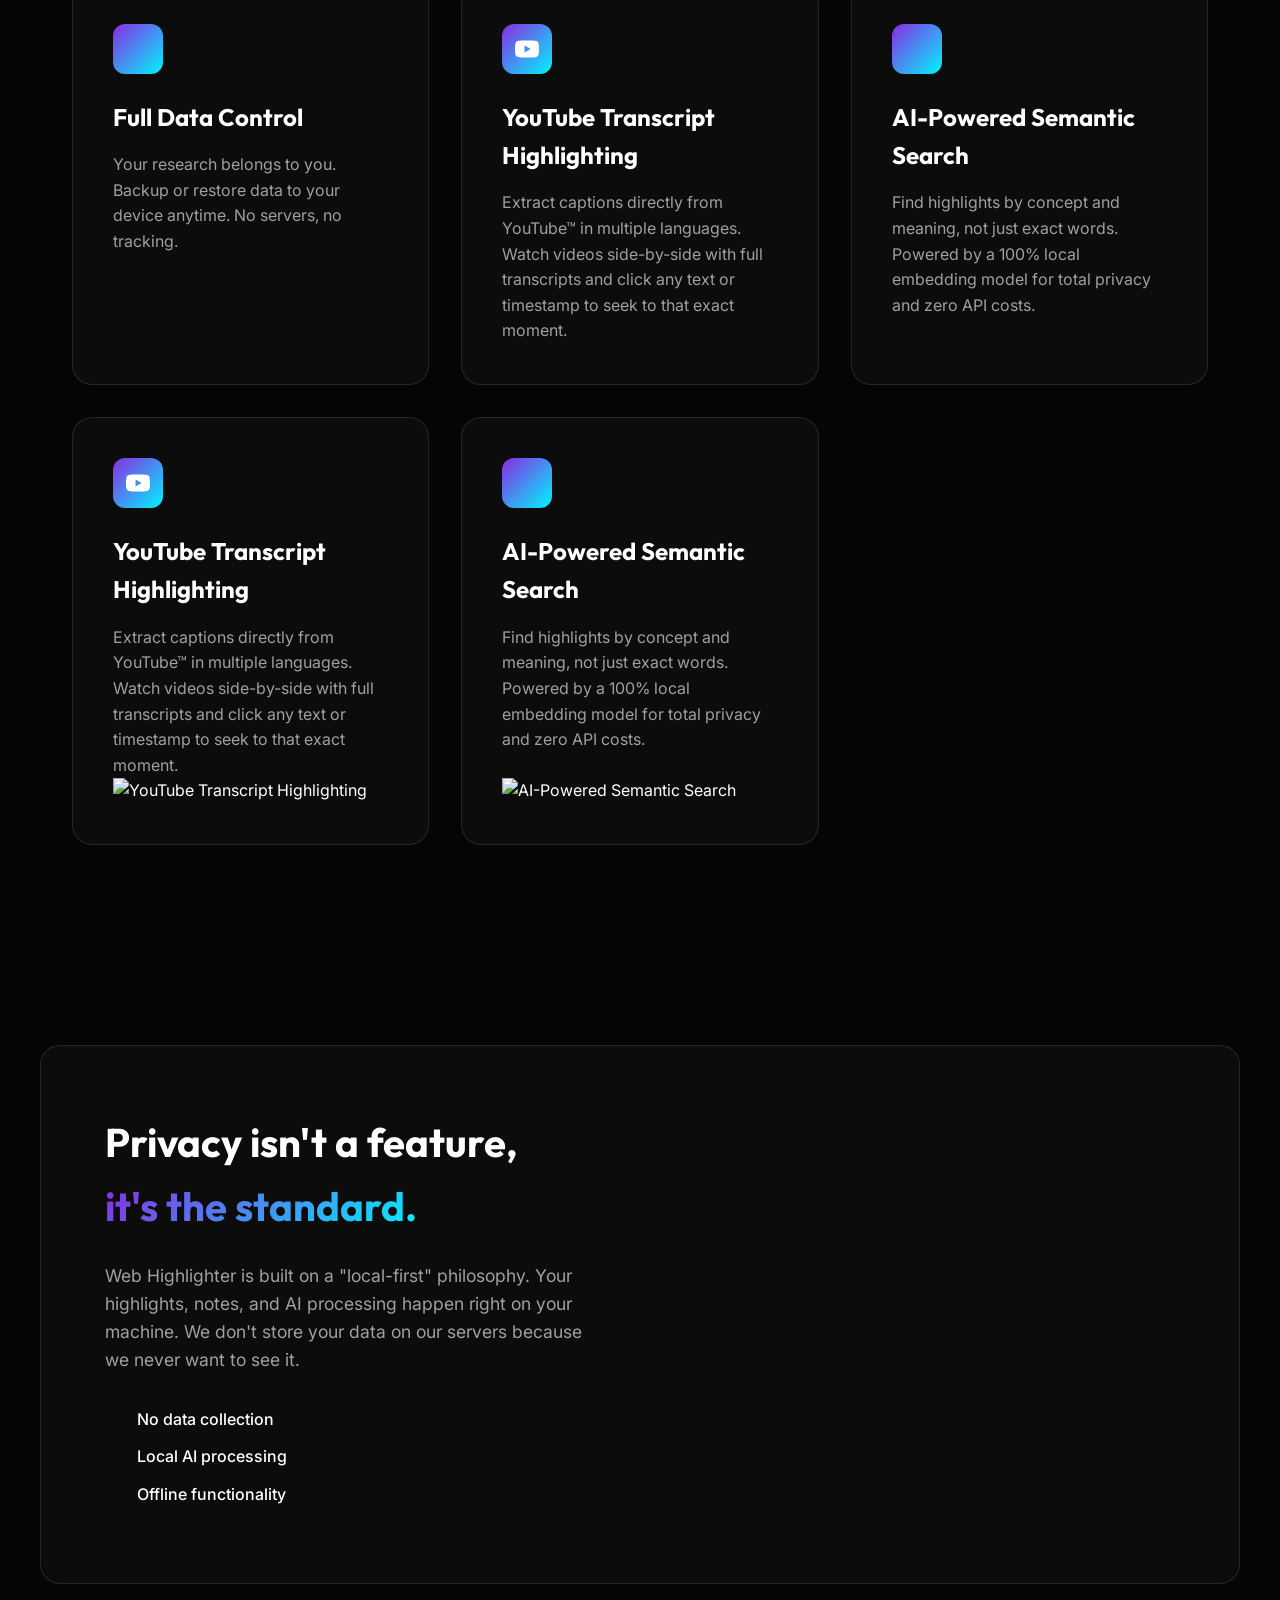
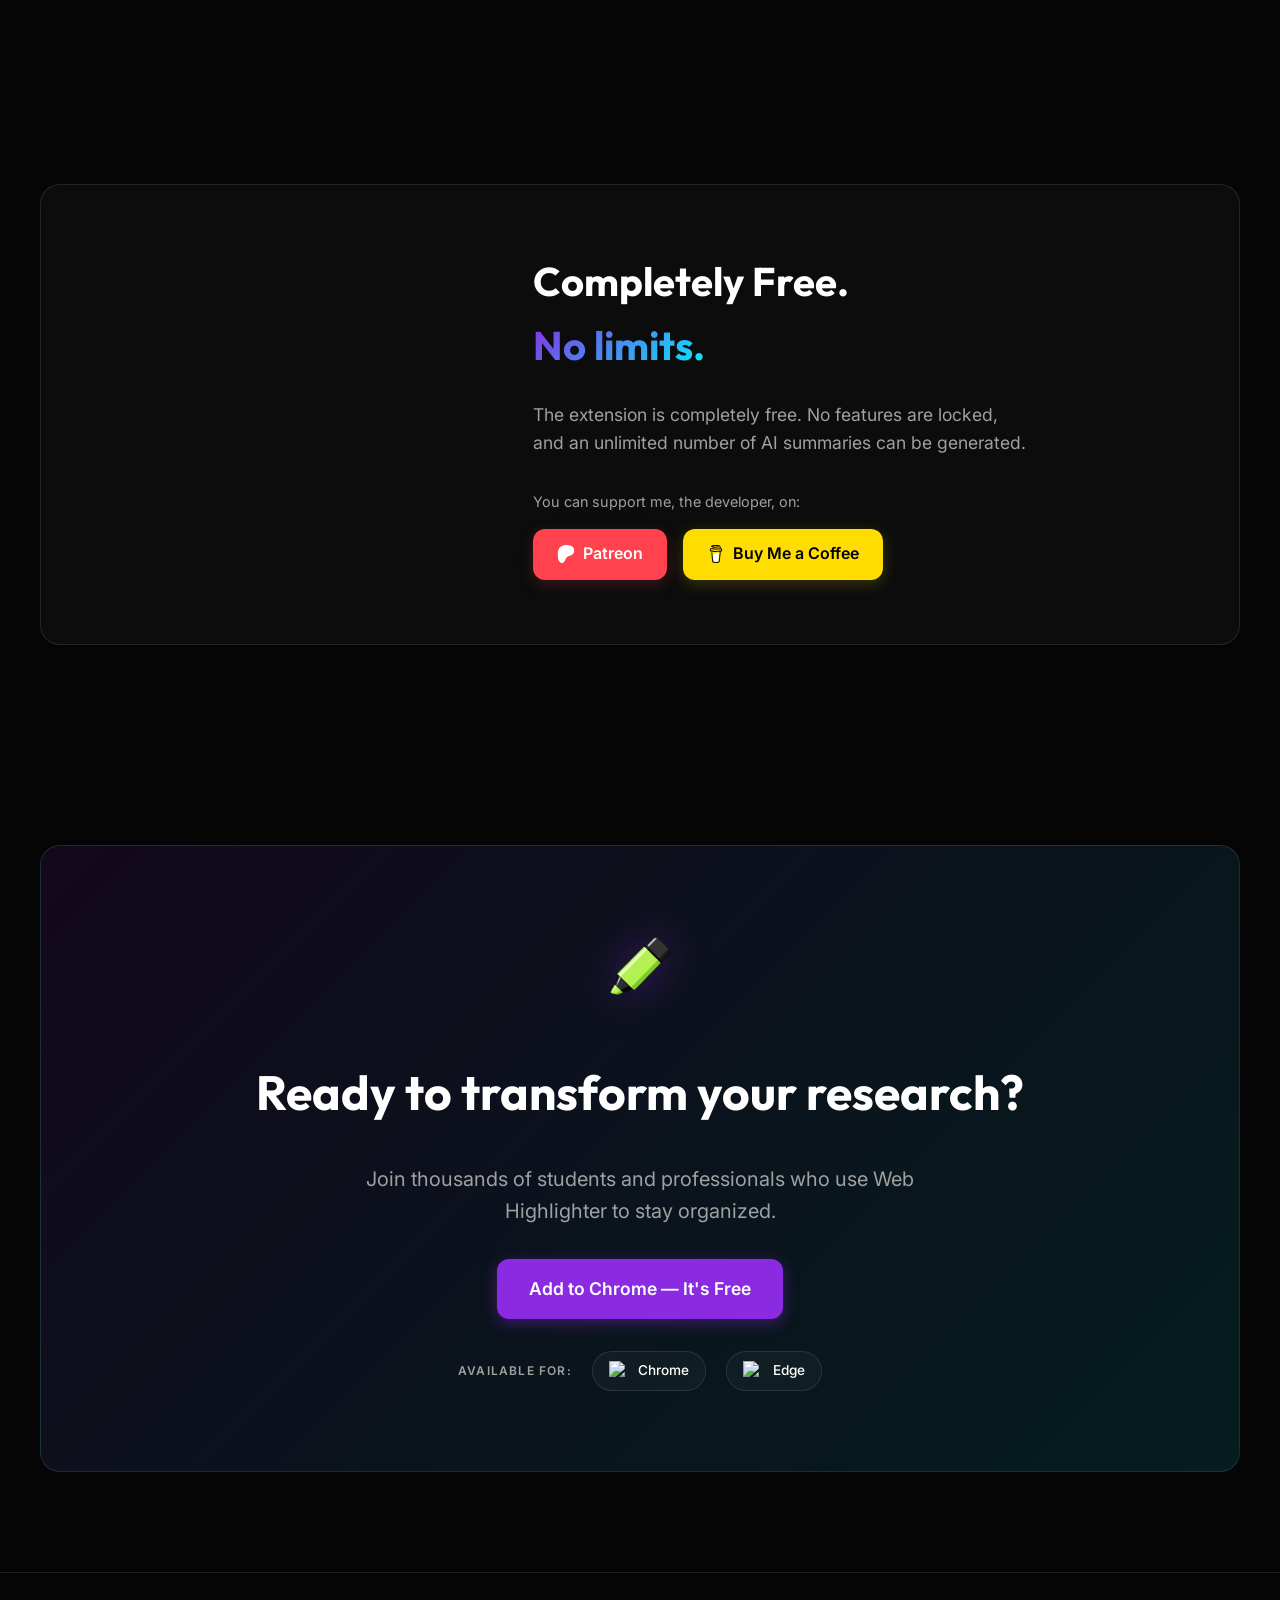
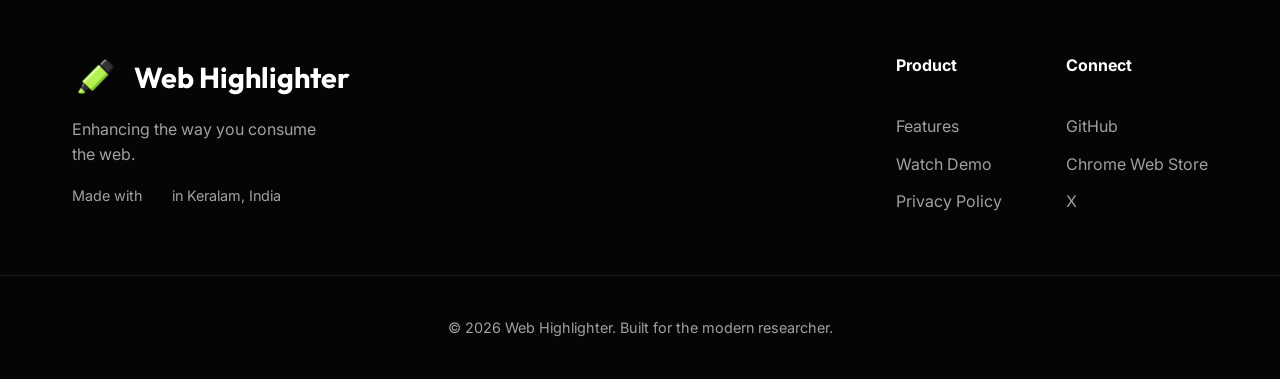
==== commit 4c1bb918: "Merge branch 'main' into feature/extension-installation-welcome-page" ====
--- a/index.html
+++ b/index.html
@@ -133,7 +133,7 @@
             <h2 class="section-title">See it in <span class="gradient-text">Action.</span></h2>
             <div class="video-wrapper glass">
                 <div class="video-container">
-                    <iframe width="560" height="315" src="https://www.youtube.com/embed/gRy60wNliIM"
+                    <iframe width="560" height="315" src="https://www.youtube.com/embed/skIA8ll12TM"
                         title="YouTube video player" frameborder="0"
                         allow="accelerometer; autoplay; clipboard-write; encrypted-media; gyroscope; picture-in-picture; web-share"
                         referrerpolicy="strict-origin-when-cross-origin" allowfullscreen></iframe>
@@ -313,6 +313,31 @@
                             </svg>
                             <span>Watch Demo</span>
                         </div>
+                    </div>
+                </div>
+                <!-- 9. YouTube Transcript Highlighting -->
+                <div class="feature-card glass">
+                    <div class="feature-content">
+                        <div class="feature-icon"><svg viewBox="0 0 24 24" fill="currentColor">
+                                <path
+                                    d="M23.498 6.186a3.016 3.016 0 0 0-2.122-2.136C19.505 3.545 12 3.545 12 3.545s-7.505 0-9.377.505A3.017 3.017 0 0 0 .502 6.186C0 8.07 0 12 0 12s0 3.93.502 5.814a3.016 3.016 0 0 0 2.122 2.136c1.871.505 9.376.505 9.376.505s7.505 0 9.377-.505a3.015 3.015 0 0 0 2.122-2.136C24 15.93 24 12 24 12s0-3.93-.502-5.814zM9.545 15.568V8.432L15.818 12l-6.273 3.568z" />
+                            </svg></div>
+                        <h3>YouTube Transcript Highlighting</h3>
+                        <p>Extract captions directly from YouTube™ in multiple languages. Watch videos side-by-side with full transcripts and click any text or timestamp to seek to that exact moment.</p>
+                    </div>
+                    <div class="feature-media">
+                        <img src="assets/youtube-transcript-demo.gif" alt="YouTube Transcript Highlighting">
+                    </div>
+                </div>
+                <!-- 10. AI-Powered Semantic Search -->
+                <div class="feature-card glass">
+                    <div class="feature-content">
+                        <div class="feature-icon"><i data-lucide="brain-circuit"></i></div>
+                        <h3>AI-Powered Semantic Search</h3>
+                        <p>Find highlights by concept and meaning, not just exact words. Powered by a 100% local embedding model for total privacy and zero API costs.</p>
+                    </div>
+                    <div class="feature-media">
+                        <img src="assets/semantic-search-demo.gif" alt="AI-Powered Semantic Search">
                     </div>
                 </div>
             </div>
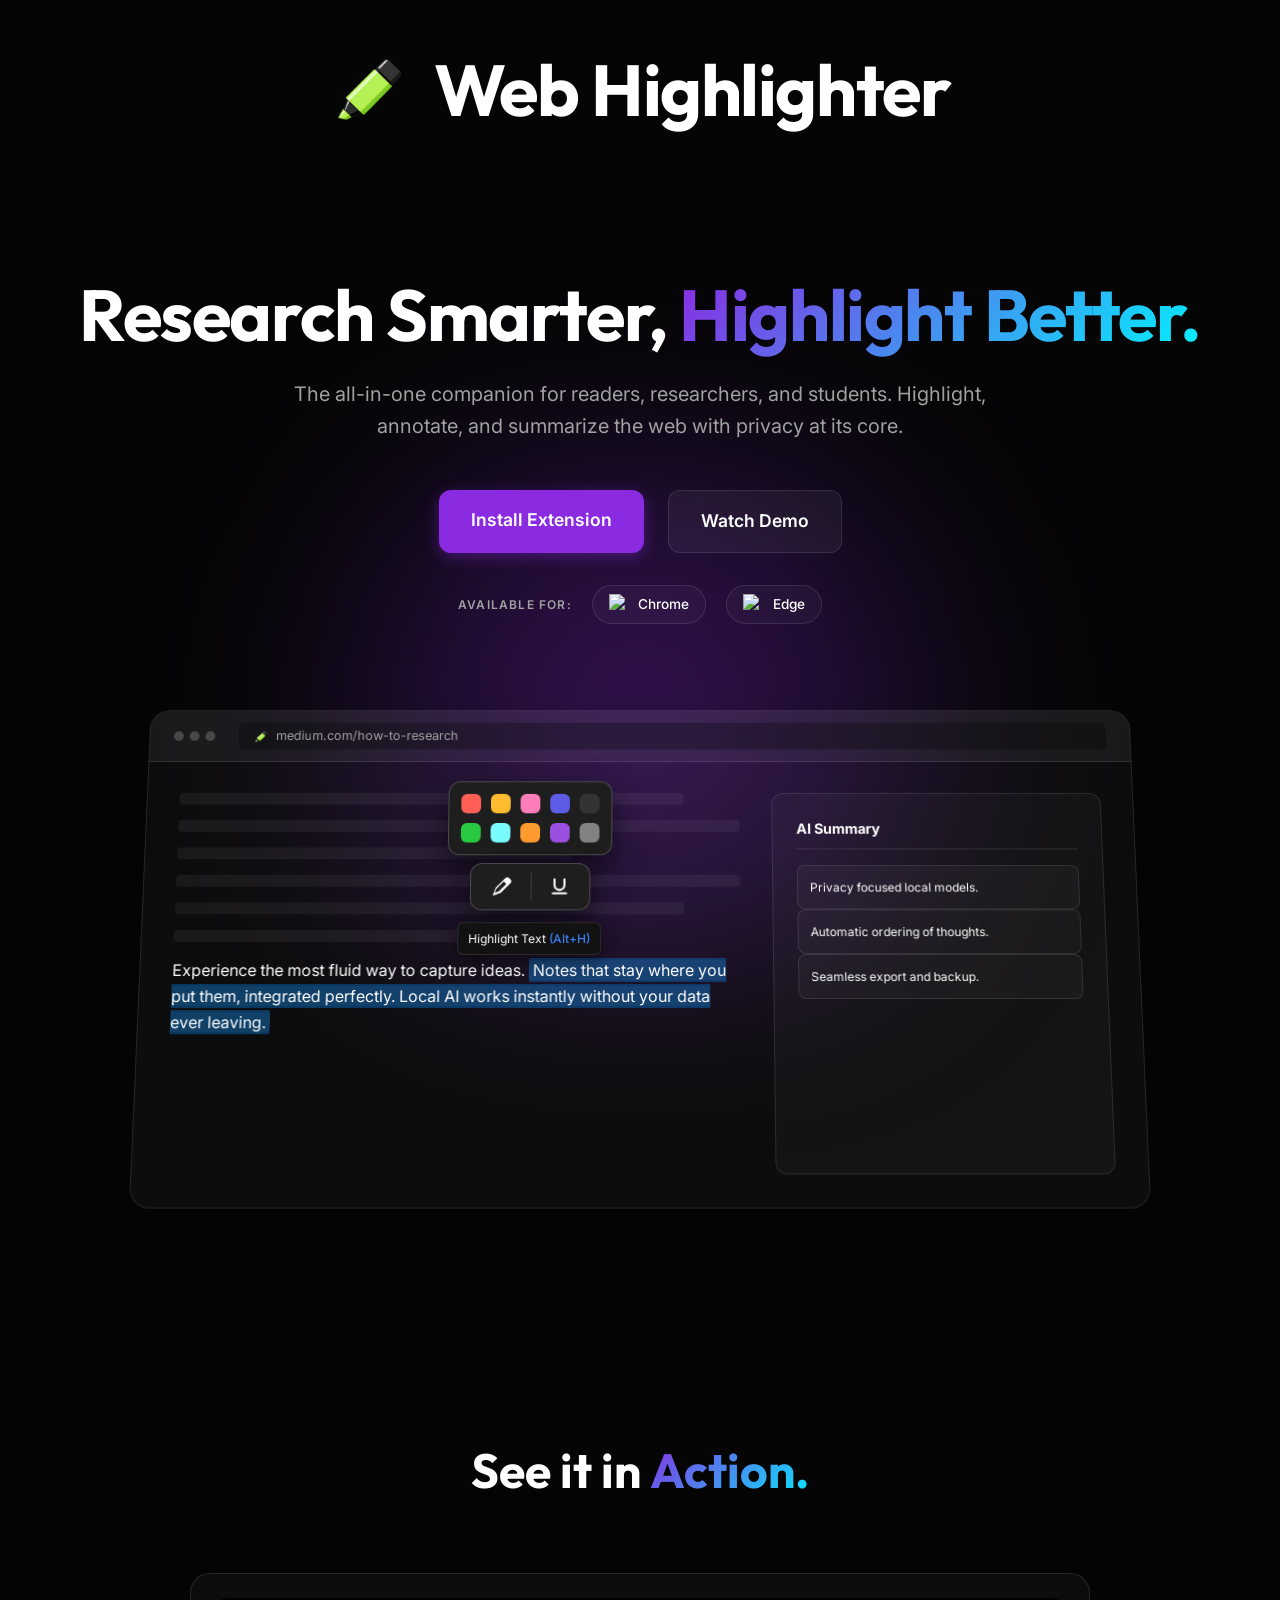
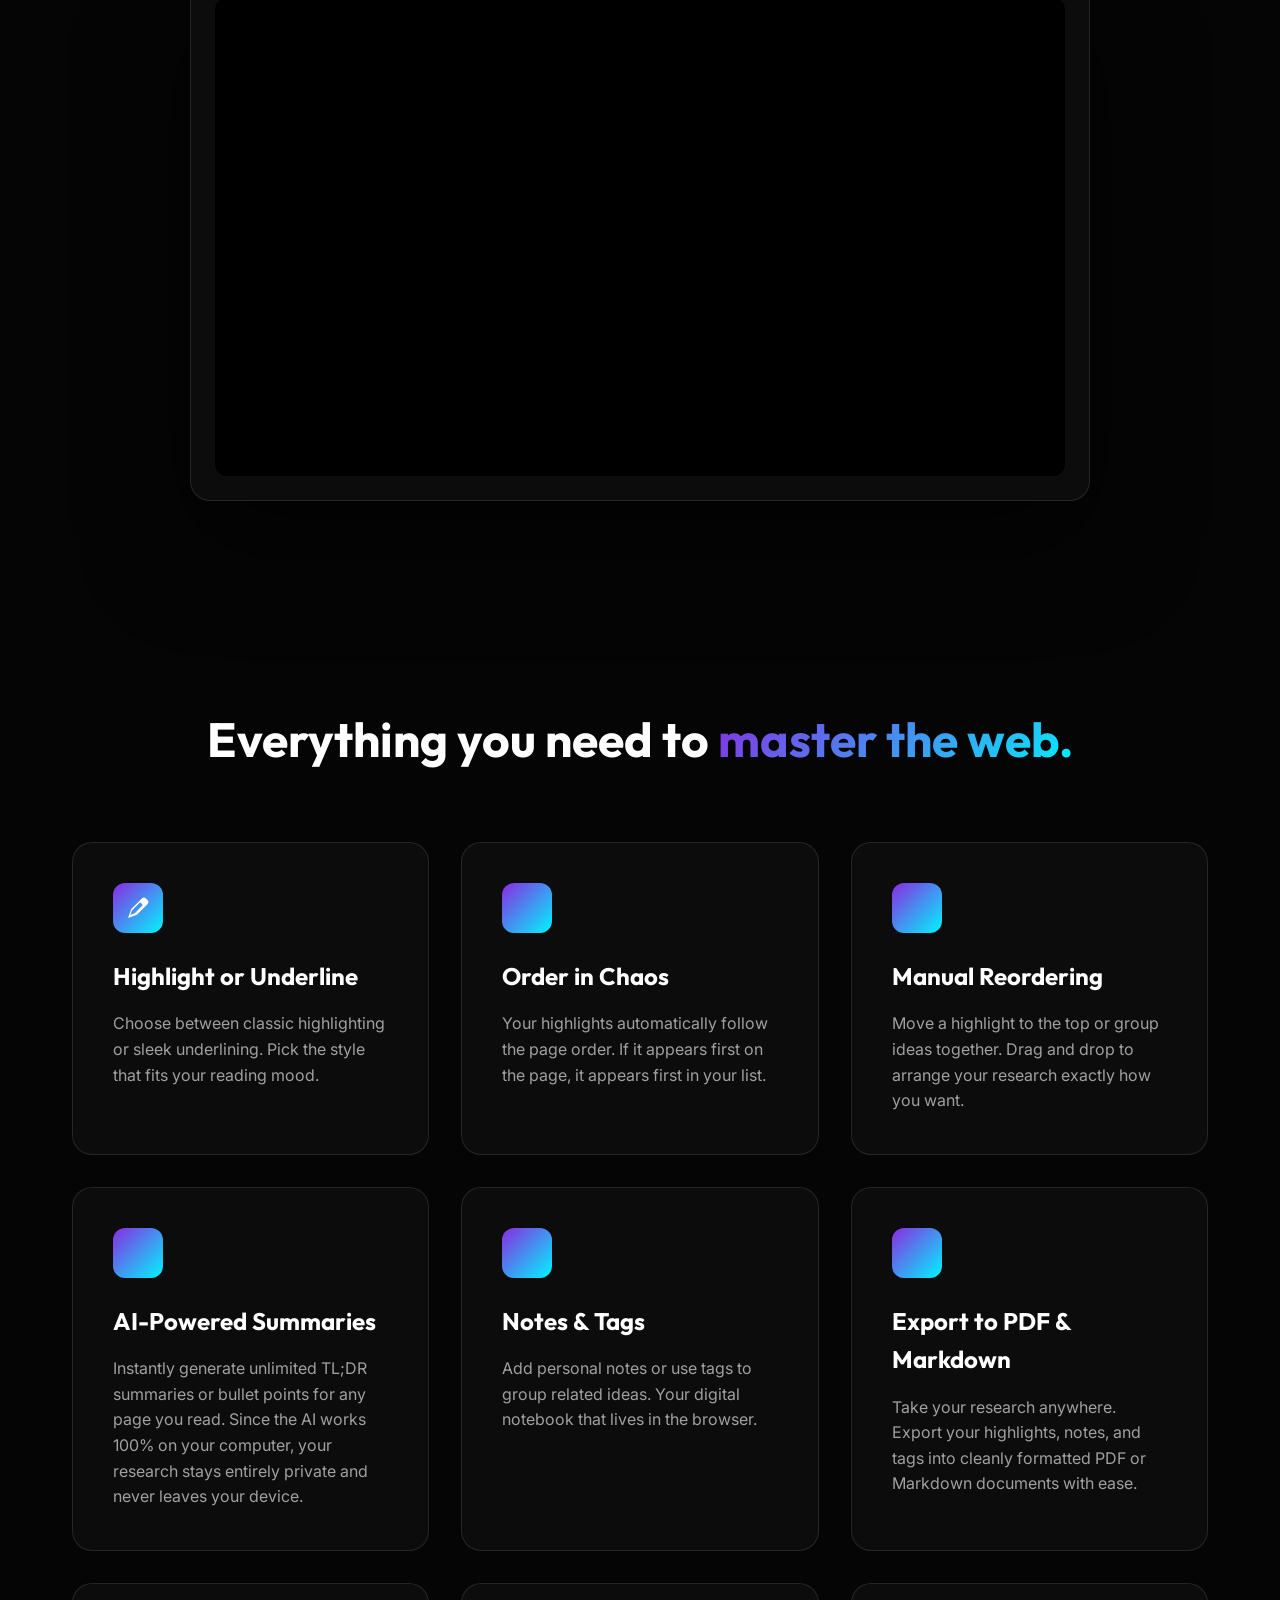
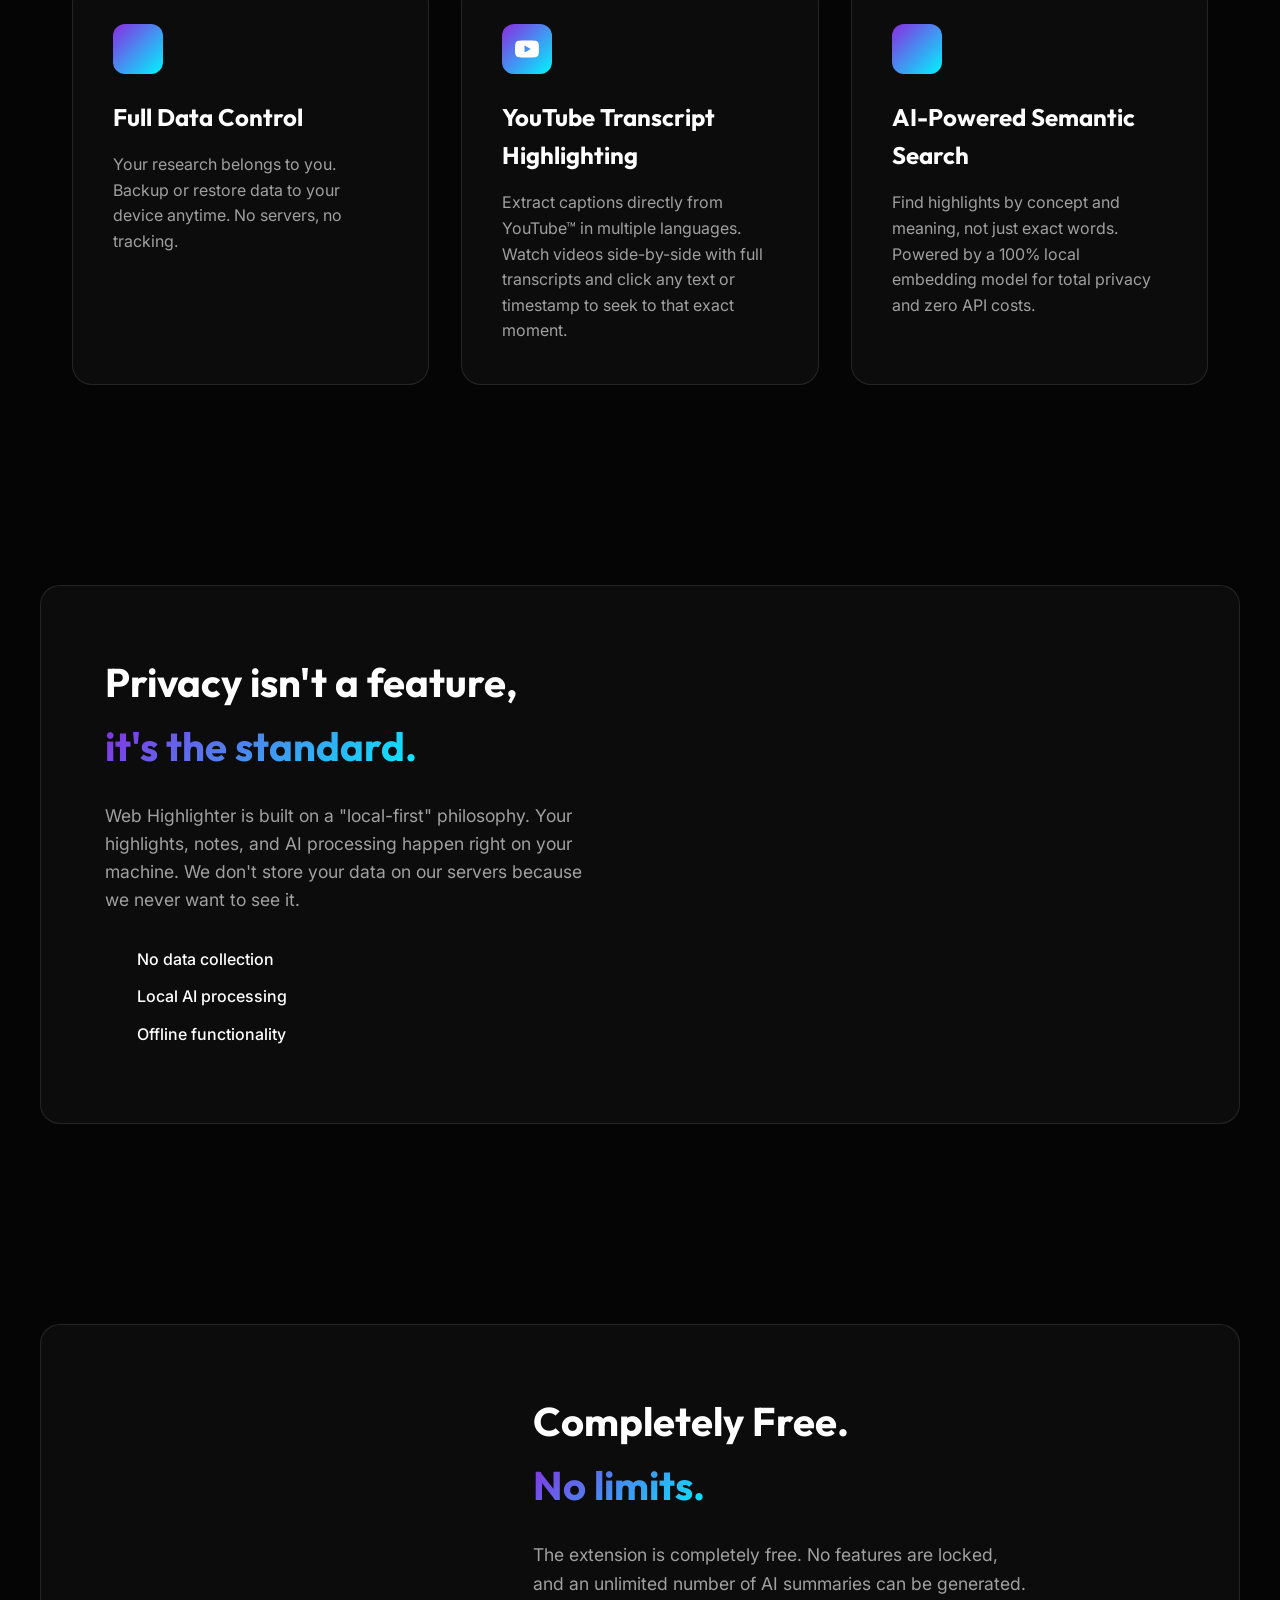
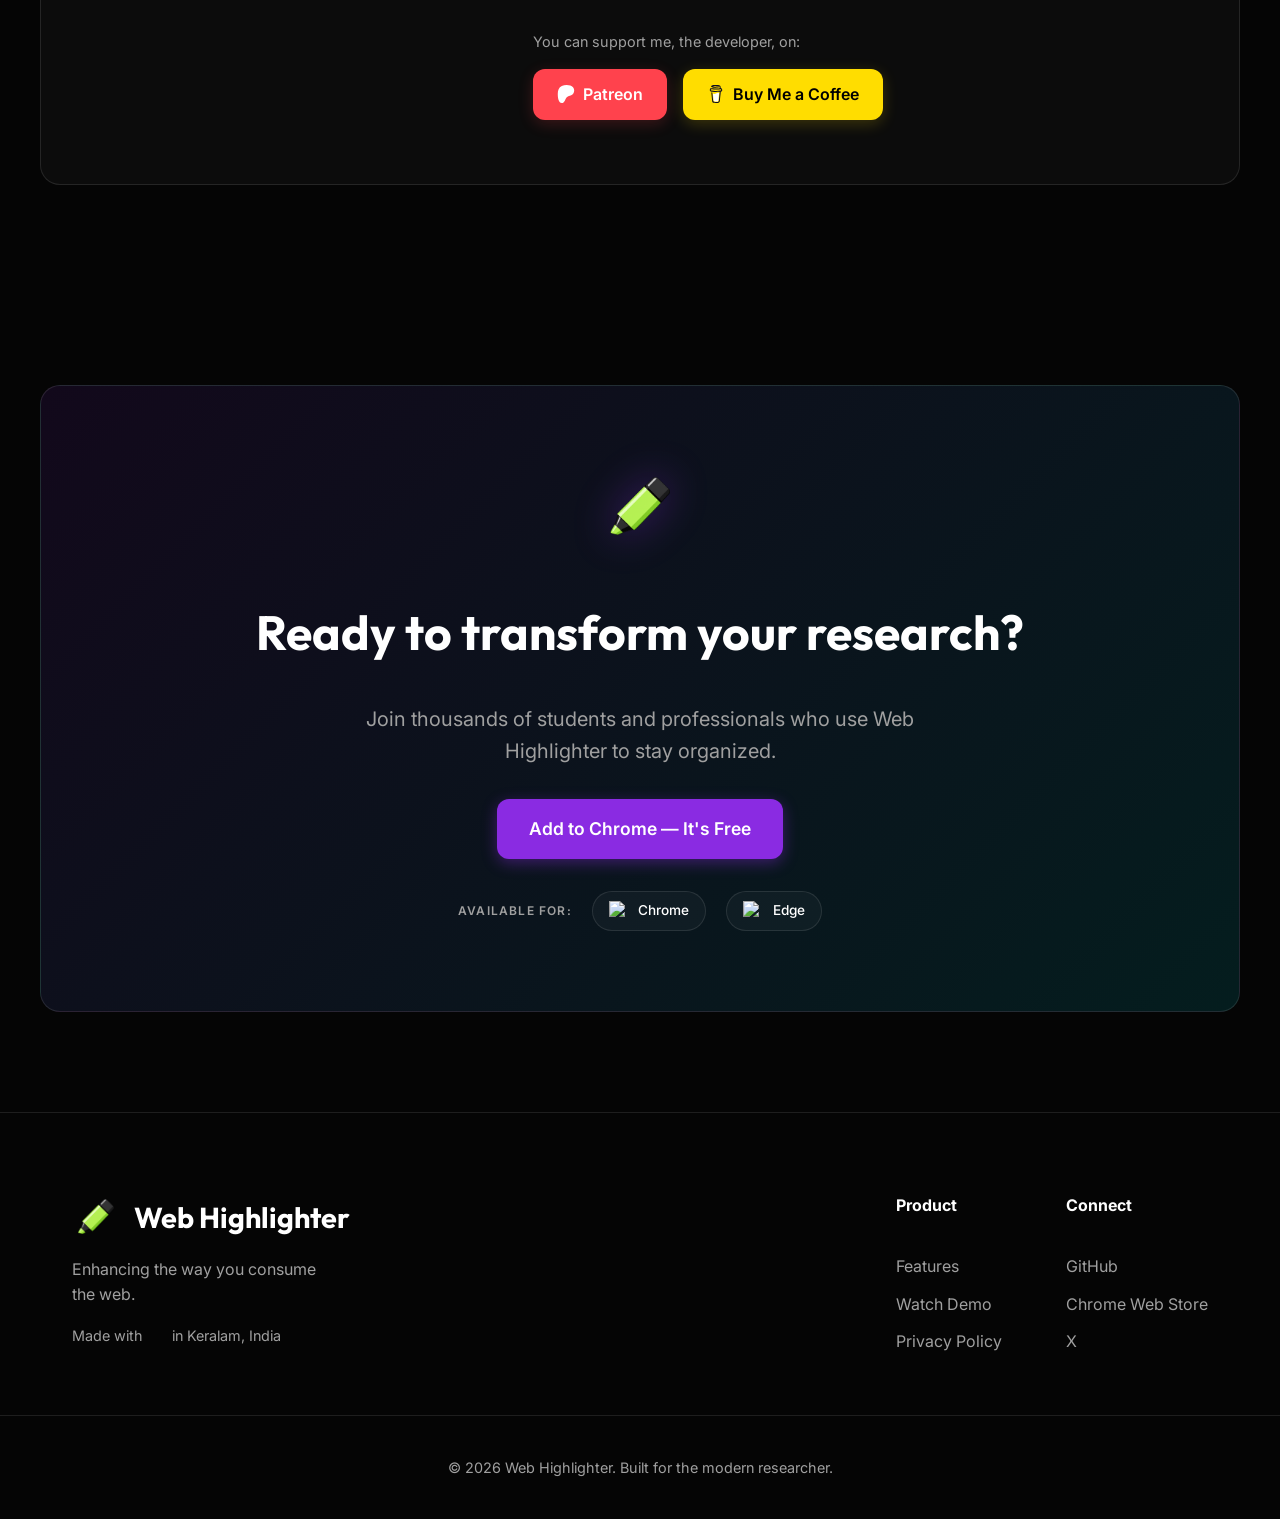
==== commit 4e009efc: "Include the video duration in the thumbnails." ====
--- a/index.html
+++ b/index.html
@@ -147,7 +147,7 @@
             <h2 class="section-title">Everything you need to <span class="gradient-text">master the web.</span></h2>
             <div class="features-grid">
                 <!-- 1. Highlight or Underline -->
-                <div class="feature-card glass" data-youtube-id="WBPEEOKl24Q">
+                <div class="feature-card glass" data-youtube-id="WBPEEOKl24Q" data-duration="0:18">
                     <div class="feature-content">
                         <div class="feature-icon"><svg class="text-marker" viewBox="0 0 24 24">
                                 <path
@@ -159,17 +159,20 @@
                             mood.</p>
                     </div>
                     <div class="feature-video-preview">
-                        <img src="https://img.youtube.com/vi/WBPEEOKl24Q/maxresdefault.jpg" onerror="this.onerror=null;this.src='https://img.youtube.com/vi/WBPEEOKl24Q/hqdefault.jpg'" alt="Highlight or Underline Demo" loading="lazy" class="feature-thumbnail">
-                        <div class="play-badge glass">
-                            <svg class="play-icon" viewBox="0 0 24 24" fill="currentColor">
-                                <polygon points="6 3 20 12 6 21 6 3"></polygon>
-                            </svg>
-                            <span>Watch Demo</span>
+                        <div class="thumbnail-wrapper">
+                            <img src="https://img.youtube.com/vi/WBPEEOKl24Q/maxresdefault.jpg" onerror="this.onerror=null;this.src='https://img.youtube.com/vi/WBPEEOKl24Q/hqdefault.jpg'" alt="Highlight or Underline Demo" loading="lazy" class="feature-thumbnail">
+                            <div class="play-badge glass">
+                                <svg class="play-icon" viewBox="0 0 24 24" fill="currentColor">
+                                    <polygon points="6 3 20 12 6 21 6 3"></polygon>
+                                </svg>
+                                <span>Watch Demo</span>
+                            </div>
+                            <span class="video-duration-badge">0:18</span>
                         </div>
                     </div>
                 </div>
                 <!-- 2. Perfectly Ordered Research -->
-                <div class="feature-card glass" data-youtube-id="l-zp1ru4m04">
+                <div class="feature-card glass" data-youtube-id="l-zp1ru4m04" data-duration="0:25">
                     <div class="feature-content">
                         <div class="feature-icon"><i data-lucide="list-ordered"></i></div>
                         <h3>Order in Chaos</h3>
@@ -178,17 +181,20 @@
                             first in your list.</p>
                     </div>
                     <div class="feature-video-preview">
-                        <img src="https://img.youtube.com/vi/l-zp1ru4m04/maxresdefault.jpg" onerror="this.onerror=null;this.src='https://img.youtube.com/vi/l-zp1ru4m04/hqdefault.jpg'" alt="Order in Chaos Demo" loading="lazy" class="feature-thumbnail">
-                        <div class="play-badge glass">
-                            <svg class="play-icon" viewBox="0 0 24 24" fill="currentColor">
-                                <polygon points="6 3 20 12 6 21 6 3"></polygon>
-                            </svg>
-                            <span>Watch Demo</span>
+                        <div class="thumbnail-wrapper">
+                            <img src="https://img.youtube.com/vi/l-zp1ru4m04/maxresdefault.jpg" onerror="this.onerror=null;this.src='https://img.youtube.com/vi/l-zp1ru4m04/hqdefault.jpg'" alt="Order in Chaos Demo" loading="lazy" class="feature-thumbnail">
+                            <div class="play-badge glass">
+                                <svg class="play-icon" viewBox="0 0 24 24" fill="currentColor">
+                                    <polygon points="6 3 20 12 6 21 6 3"></polygon>
+                                </svg>
+                                <span>Watch Demo</span>
+                            </div>
+                            <span class="video-duration-badge">0:25</span>
                         </div>
                     </div>
                 </div>
                 <!-- 3. Custom Manual Reordering -->
-                <div class="feature-card glass" data-youtube-id="l-zp1ru4m04">
+                <div class="feature-card glass" data-youtube-id="l-zp1ru4m04" data-duration="0:25">
                     <div class="feature-content">
                         <div class="feature-icon"><i data-lucide="grab"></i></div>
                         <h3>Manual Reordering</h3>
@@ -196,17 +202,20 @@
                             exactly how you want.</p>
                     </div>
                     <div class="feature-video-preview">
-                        <img src="https://img.youtube.com/vi/l-zp1ru4m04/maxresdefault.jpg" onerror="this.onerror=null;this.src='https://img.youtube.com/vi/l-zp1ru4m04/hqdefault.jpg'" alt="Manual Reordering Demo" loading="lazy" class="feature-thumbnail">
-                        <div class="play-badge glass">
-                            <svg class="play-icon" viewBox="0 0 24 24" fill="currentColor">
-                                <polygon points="6 3 20 12 6 21 6 3"></polygon>
-                            </svg>
-                            <span>Watch Demo</span>
+                        <div class="thumbnail-wrapper">
+                            <img src="https://img.youtube.com/vi/l-zp1ru4m04/maxresdefault.jpg" onerror="this.onerror=null;this.src='https://img.youtube.com/vi/l-zp1ru4m04/hqdefault.jpg'" alt="Manual Reordering Demo" loading="lazy" class="feature-thumbnail">
+                            <div class="play-badge glass">
+                                <svg class="play-icon" viewBox="0 0 24 24" fill="currentColor">
+                                    <polygon points="6 3 20 12 6 21 6 3"></polygon>
+                                </svg>
+                                <span>Watch Demo</span>
+                            </div>
+                            <span class="video-duration-badge">0:25</span>
                         </div>
                     </div>
                 </div>
                 <!-- 4. AI-Powered Summaries -->
-                <div class="feature-card glass" data-youtube-id="-tWj38iBi8E">
+                <div class="feature-card glass" data-youtube-id="-tWj38iBi8E" data-duration="0:37">
                     <div class="feature-content">
                         <div class="feature-icon"><i data-lucide="sparkles"></i></div>
                         <h3>AI-Powered Summaries</h3>
@@ -215,17 +224,20 @@
                             your device.</p>
                     </div>
                     <div class="feature-video-preview">
-                        <img src="https://img.youtube.com/vi/-tWj38iBi8E/maxresdefault.jpg" onerror="this.onerror=null;this.src='https://img.youtube.com/vi/-tWj38iBi8E/hqdefault.jpg'" alt="AI-Powered Summaries Demo" loading="lazy" class="feature-thumbnail">
-                        <div class="play-badge glass">
-                            <svg class="play-icon" viewBox="0 0 24 24" fill="currentColor">
-                                <polygon points="6 3 20 12 6 21 6 3"></polygon>
-                            </svg>
-                            <span>Watch Demo</span>
+                        <div class="thumbnail-wrapper">
+                            <img src="https://img.youtube.com/vi/-tWj38iBi8E/maxresdefault.jpg" onerror="this.onerror=null;this.src='https://img.youtube.com/vi/-tWj38iBi8E/hqdefault.jpg'" alt="AI-Powered Summaries Demo" loading="lazy" class="feature-thumbnail">
+                            <div class="play-badge glass">
+                                <svg class="play-icon" viewBox="0 0 24 24" fill="currentColor">
+                                    <polygon points="6 3 20 12 6 21 6 3"></polygon>
+                                </svg>
+                                <span>Watch Demo</span>
+                            </div>
+                            <span class="video-duration-badge">0:37</span>
                         </div>
                     </div>
                 </div>
                 <!-- 5. Add Thoughts -->
-                <div class="feature-card glass" data-youtube-id="YOuZ5_7LYCk">
+                <div class="feature-card glass" data-youtube-id="YOuZ5_7LYCk" data-duration="0:38">
                     <div class="feature-content">
                         <div class="feature-icon"><i data-lucide="sticky-note"></i></div>
                         <h3>Notes & Tags</h3>
@@ -234,34 +246,40 @@
                             browser.</p>
                     </div>
                     <div class="feature-video-preview">
-                        <img src="https://img.youtube.com/vi/YOuZ5_7LYCk/maxresdefault.jpg" onerror="this.onerror=null;this.src='https://img.youtube.com/vi/YOuZ5_7LYCk/hqdefault.jpg'" alt="Notes & Tags Demo" loading="lazy" class="feature-thumbnail">
-                        <div class="play-badge glass">
-                            <svg class="play-icon" viewBox="0 0 24 24" fill="currentColor">
-                                <polygon points="6 3 20 12 6 21 6 3"></polygon>
-                            </svg>
-                            <span>Watch Demo</span>
+                        <div class="thumbnail-wrapper">
+                            <img src="https://img.youtube.com/vi/YOuZ5_7LYCk/maxresdefault.jpg" onerror="this.onerror=null;this.src='https://img.youtube.com/vi/YOuZ5_7LYCk/hqdefault.jpg'" alt="Notes & Tags Demo" loading="lazy" class="feature-thumbnail">
+                            <div class="play-badge glass">
+                                <svg class="play-icon" viewBox="0 0 24 24" fill="currentColor">
+                                    <polygon points="6 3 20 12 6 21 6 3"></polygon>
+                                </svg>
+                                <span>Watch Demo</span>
+                            </div>
+                            <span class="video-duration-badge">0:38</span>
                         </div>
                     </div>
                 </div>
                 <!-- 6. Export to PDF & Markdown -->
-                <div class="feature-card glass" data-youtube-id="Wr3YAXj3YYE">
+                <div class="feature-card glass" data-youtube-id="Wr3YAXj3YYE" data-duration="1:16">
                     <div class="feature-content">
                         <div class="feature-icon"><i data-lucide="file-down"></i></div>
                         <h3>Export to PDF & Markdown</h3>
                         <p>Take your research anywhere. Export your highlights, notes, and tags into cleanly formatted PDF or Markdown documents with ease.</p>
                     </div>
                     <div class="feature-video-preview">
-                        <img src="https://img.youtube.com/vi/Wr3YAXj3YYE/maxresdefault.jpg" onerror="this.onerror=null;this.src='https://img.youtube.com/vi/Wr3YAXj3YYE/hqdefault.jpg'" alt="Export to PDF and Markdown Demo" loading="lazy" class="feature-thumbnail">
-                        <div class="play-badge glass">
-                            <svg class="play-icon" viewBox="0 0 24 24" fill="currentColor">
-                                <polygon points="6 3 20 12 6 21 6 3"></polygon>
-                            </svg>
-                            <span>Watch Demo</span>
+                        <div class="thumbnail-wrapper">
+                            <img src="https://img.youtube.com/vi/Wr3YAXj3YYE/maxresdefault.jpg" onerror="this.onerror=null;this.src='https://img.youtube.com/vi/Wr3YAXj3YYE/hqdefault.jpg'" alt="Export to PDF and Markdown Demo" loading="lazy" class="feature-thumbnail">
+                            <div class="play-badge glass">
+                                <svg class="play-icon" viewBox="0 0 24 24" fill="currentColor">
+                                    <polygon points="6 3 20 12 6 21 6 3"></polygon>
+                                </svg>
+                                <span>Watch Demo</span>
+                            </div>
+                            <span class="video-duration-badge">1:16</span>
                         </div>
                     </div>
                 </div>
                 <!-- 7. Data Control -->
-                <div class="feature-card glass" data-youtube-id="cPrs6tZmMto">
+                <div class="feature-card glass" data-youtube-id="cPrs6tZmMto" data-duration="0:33">
                     <div class="feature-content">
                         <div class="feature-icon"><i data-lucide="shield-check"></i></div>
                         <h3>Full Data Control</h3>
@@ -269,17 +287,20 @@
                             tracking.</p>
                     </div>
                     <div class="feature-video-preview">
-                        <img src="https://img.youtube.com/vi/cPrs6tZmMto/maxresdefault.jpg" onerror="this.onerror=null;this.src='https://img.youtube.com/vi/cPrs6tZmMto/hqdefault.jpg'" alt="Full Data Control Demo" loading="lazy" class="feature-thumbnail">
-                        <div class="play-badge glass">
-                            <svg class="play-icon" viewBox="0 0 24 24" fill="currentColor">
-                                <polygon points="6 3 20 12 6 21 6 3"></polygon>
-                            </svg>
-                            <span>Watch Demo</span>
+                        <div class="thumbnail-wrapper">
+                            <img src="https://img.youtube.com/vi/cPrs6tZmMto/maxresdefault.jpg" onerror="this.onerror=null;this.src='https://img.youtube.com/vi/cPrs6tZmMto/hqdefault.jpg'" alt="Full Data Control Demo" loading="lazy" class="feature-thumbnail">
+                            <div class="play-badge glass">
+                                <svg class="play-icon" viewBox="0 0 24 24" fill="currentColor">
+                                    <polygon points="6 3 20 12 6 21 6 3"></polygon>
+                                </svg>
+                                <span>Watch Demo</span>
+                            </div>
+                            <span class="video-duration-badge">0:33</span>
                         </div>
                     </div>
                 </div>
                 <!-- 8. YouTube Transcript Highlighting -->
-                <div class="feature-card glass" data-youtube-id="I0KnHekjB1c">
+                <div class="feature-card glass" data-youtube-id="I0KnHekjB1c" data-duration="0:34">
                     <div class="feature-content">
                         <div class="feature-icon"><svg viewBox="0 0 24 24" fill="currentColor">
                                 <path
@@ -289,55 +310,36 @@
                         <p>Extract captions directly from YouTube™ in multiple languages. Watch videos side-by-side with full transcripts and click any text or timestamp to seek to that exact moment.</p>
                     </div>
                     <div class="feature-video-preview">
-                        <img src="https://img.youtube.com/vi/I0KnHekjB1c/maxresdefault.jpg" onerror="this.onerror=null;this.src='https://img.youtube.com/vi/I0KnHekjB1c/hqdefault.jpg'" alt="YouTube Transcript Highlighting Demo" loading="lazy" class="feature-thumbnail">
-                        <div class="play-badge glass">
-                            <svg class="play-icon" viewBox="0 0 24 24" fill="currentColor">
-                                <polygon points="6 3 20 12 6 21 6 3"></polygon>
-                            </svg>
-                            <span>Watch Demo</span>
+                        <div class="thumbnail-wrapper">
+                            <img src="https://img.youtube.com/vi/I0KnHekjB1c/maxresdefault.jpg" onerror="this.onerror=null;this.src='https://img.youtube.com/vi/I0KnHekjB1c/hqdefault.jpg'" alt="YouTube Transcript Highlighting Demo" loading="lazy" class="feature-thumbnail">
+                            <div class="play-badge glass">
+                                <svg class="play-icon" viewBox="0 0 24 24" fill="currentColor">
+                                    <polygon points="6 3 20 12 6 21 6 3"></polygon>
+                                </svg>
+                                <span>Watch Demo</span>
+                            </div>
+                            <span class="video-duration-badge">0:34</span>
                         </div>
                     </div>
                 </div>
                 <!-- 9. AI-Powered Semantic Search -->
-                <div class="feature-card glass" data-youtube-id="tcTqnFVvRSs">
+                <div class="feature-card glass" data-youtube-id="tcTqnFVvRSs" data-duration="0:37">
                     <div class="feature-content">
                         <div class="feature-icon"><i data-lucide="brain-circuit"></i></div>
                         <h3>AI-Powered Semantic Search</h3>
                         <p>Find highlights by concept and meaning, not just exact words. Powered by a 100% local embedding model for total privacy and zero API costs.</p>
                     </div>
                     <div class="feature-video-preview">
-                        <img src="https://img.youtube.com/vi/tcTqnFVvRSs/maxresdefault.jpg" onerror="this.onerror=null;this.src='https://img.youtube.com/vi/tcTqnFVvRSs/hqdefault.jpg'" alt="AI-Powered Semantic Search Demo" loading="lazy" class="feature-thumbnail">
-                        <div class="play-badge glass">
-                            <svg class="play-icon" viewBox="0 0 24 24" fill="currentColor">
-                                <polygon points="6 3 20 12 6 21 6 3"></polygon>
-                            </svg>
-                            <span>Watch Demo</span>
-                        </div>
-                    </div>
-                </div>
-                <!-- 9. YouTube Transcript Highlighting -->
-                <div class="feature-card glass">
-                    <div class="feature-content">
-                        <div class="feature-icon"><svg viewBox="0 0 24 24" fill="currentColor">
-                                <path
-                                    d="M23.498 6.186a3.016 3.016 0 0 0-2.122-2.136C19.505 3.545 12 3.545 12 3.545s-7.505 0-9.377.505A3.017 3.017 0 0 0 .502 6.186C0 8.07 0 12 0 12s0 3.93.502 5.814a3.016 3.016 0 0 0 2.122 2.136c1.871.505 9.376.505 9.376.505s7.505 0 9.377-.505a3.015 3.015 0 0 0 2.122-2.136C24 15.93 24 12 24 12s0-3.93-.502-5.814zM9.545 15.568V8.432L15.818 12l-6.273 3.568z" />
-                            </svg></div>
-                        <h3>YouTube Transcript Highlighting</h3>
-                        <p>Extract captions directly from YouTube™ in multiple languages. Watch videos side-by-side with full transcripts and click any text or timestamp to seek to that exact moment.</p>
-                    </div>
-                    <div class="feature-media">
-                        <img src="assets/youtube-transcript-demo.gif" alt="YouTube Transcript Highlighting">
-                    </div>
-                </div>
-                <!-- 10. AI-Powered Semantic Search -->
-                <div class="feature-card glass">
-                    <div class="feature-content">
-                        <div class="feature-icon"><i data-lucide="brain-circuit"></i></div>
-                        <h3>AI-Powered Semantic Search</h3>
-                        <p>Find highlights by concept and meaning, not just exact words. Powered by a 100% local embedding model for total privacy and zero API costs.</p>
-                    </div>
-                    <div class="feature-media">
-                        <img src="assets/semantic-search-demo.gif" alt="AI-Powered Semantic Search">
+                        <div class="thumbnail-wrapper">
+                            <img src="https://img.youtube.com/vi/tcTqnFVvRSs/maxresdefault.jpg" onerror="this.onerror=null;this.src='https://img.youtube.com/vi/tcTqnFVvRSs/hqdefault.jpg'" alt="AI-Powered Semantic Search Demo" loading="lazy" class="feature-thumbnail">
+                            <div class="play-badge glass">
+                                <svg class="play-icon" viewBox="0 0 24 24" fill="currentColor">
+                                    <polygon points="6 3 20 12 6 21 6 3"></polygon>
+                                </svg>
+                                <span>Watch Demo</span>
+                            </div>
+                            <span class="video-duration-badge">0:37</span>
+                        </div>
                     </div>
                 </div>
             </div>
--- a/style.css
+++ b/style.css
@@ -589,6 +589,14 @@
     pointer-events: auto;
 }
 
+.thumbnail-wrapper {
+    position: relative;
+    width: 100%;
+    display: flex;
+    align-items: center;
+    justify-content: center;
+}
+
 .feature-thumbnail {
     width: 100%;
     aspect-ratio: 16 / 9;
@@ -596,15 +604,33 @@
     border-radius: 12px;
     box-shadow: 0 12px 35px rgba(0, 0, 0, 0.6);
     border: 1px solid rgba(255, 255, 255, 0.15);
-    transform: scale(0.92);
-    transition: transform 0.4s cubic-bezier(0.175, 0.885, 0.32, 1.275), filter 0.3s ease;
     display: block;
+    transition: filter 0.3s ease;
 }
 
 .feature-card:hover .feature-thumbnail,
 .feature-card.revealed .feature-thumbnail {
-    transform: scale(1);
     filter: brightness(0.9);
+}
+
+.video-duration-badge {
+    position: absolute;
+    bottom: 0.65rem;
+    right: 0.65rem;
+    padding: 0.2rem 0.5rem;
+    border-radius: 6px;
+    background: rgba(0, 0, 0, 0.82);
+    backdrop-filter: blur(4px);
+    -webkit-backdrop-filter: blur(4px);
+    border: 1px solid rgba(255, 255, 255, 0.22);
+    color: #ffffff;
+    font-size: 0.75rem;
+    font-weight: 600;
+    letter-spacing: 0.04em;
+    font-variant-numeric: tabular-nums;
+    z-index: 12;
+    pointer-events: none;
+    box-shadow: 0 2px 8px rgba(0, 0, 0, 0.6);
 }
 
 .play-badge {
